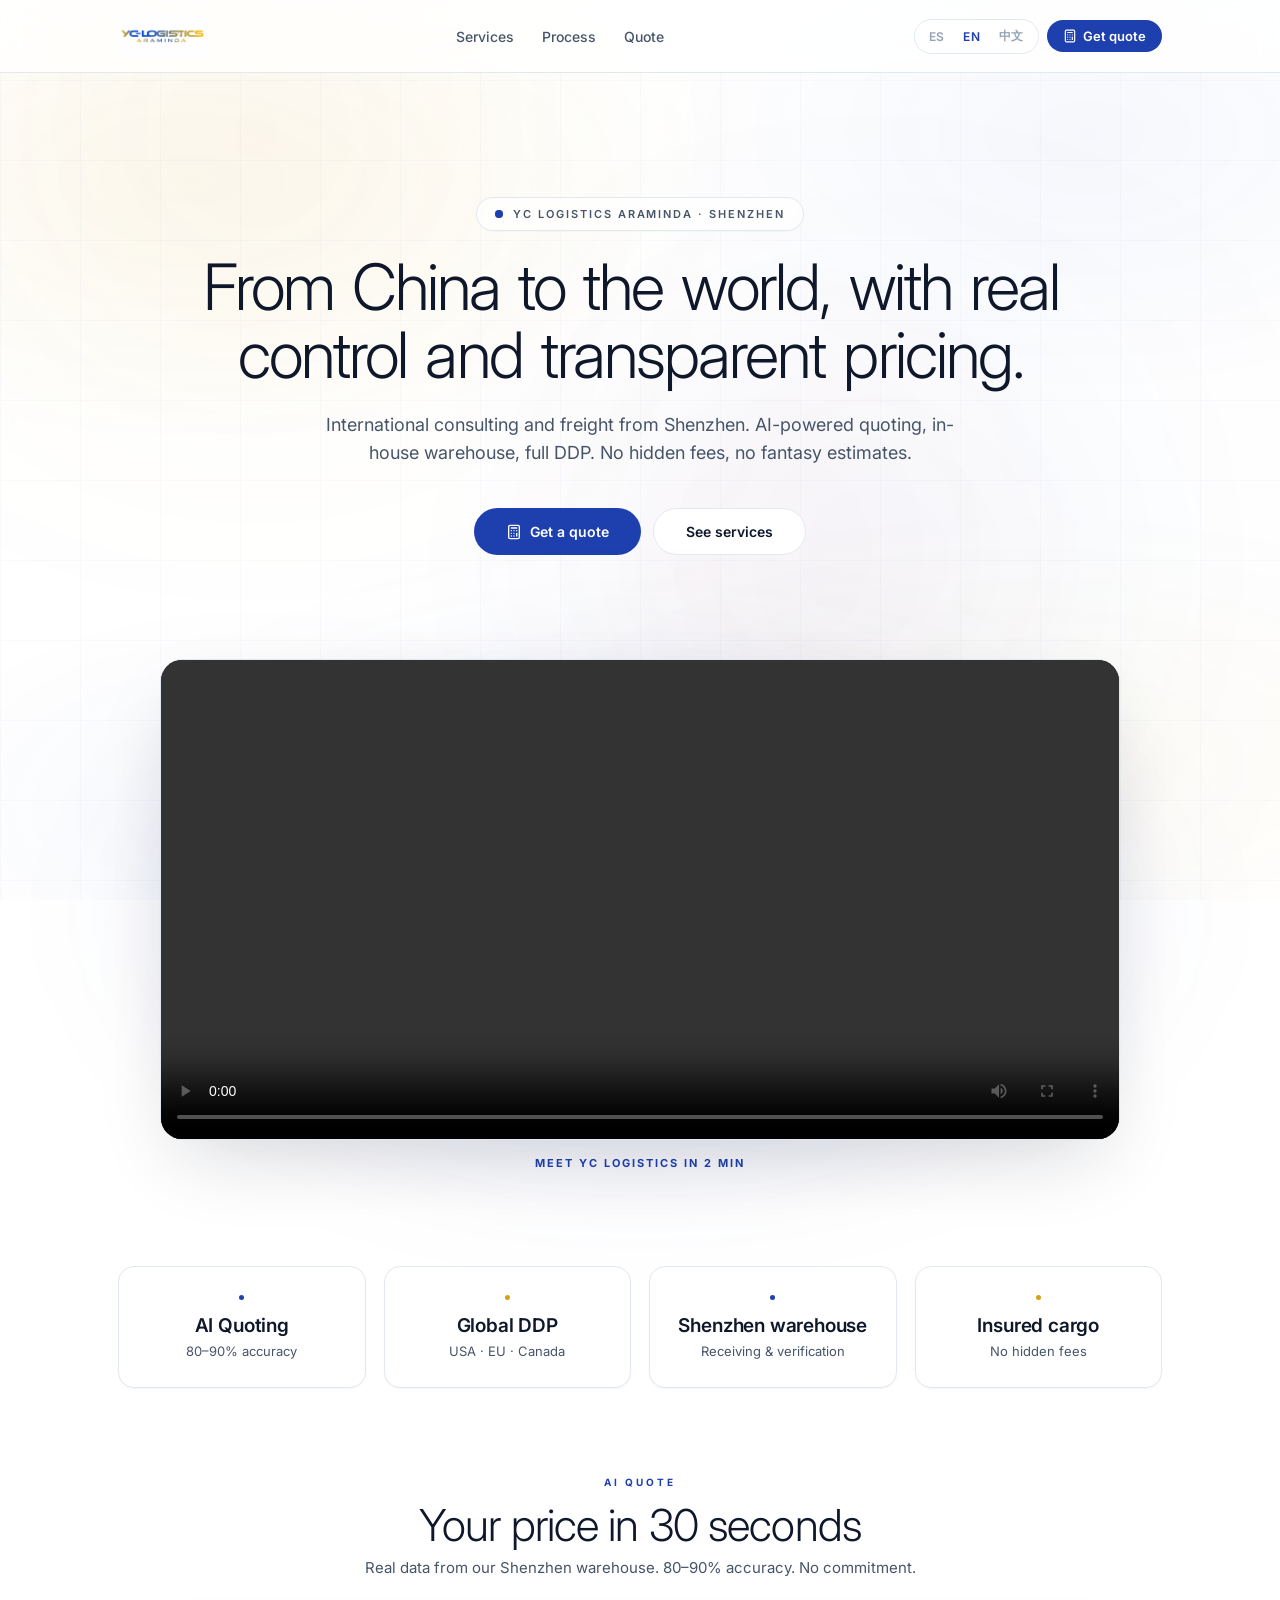
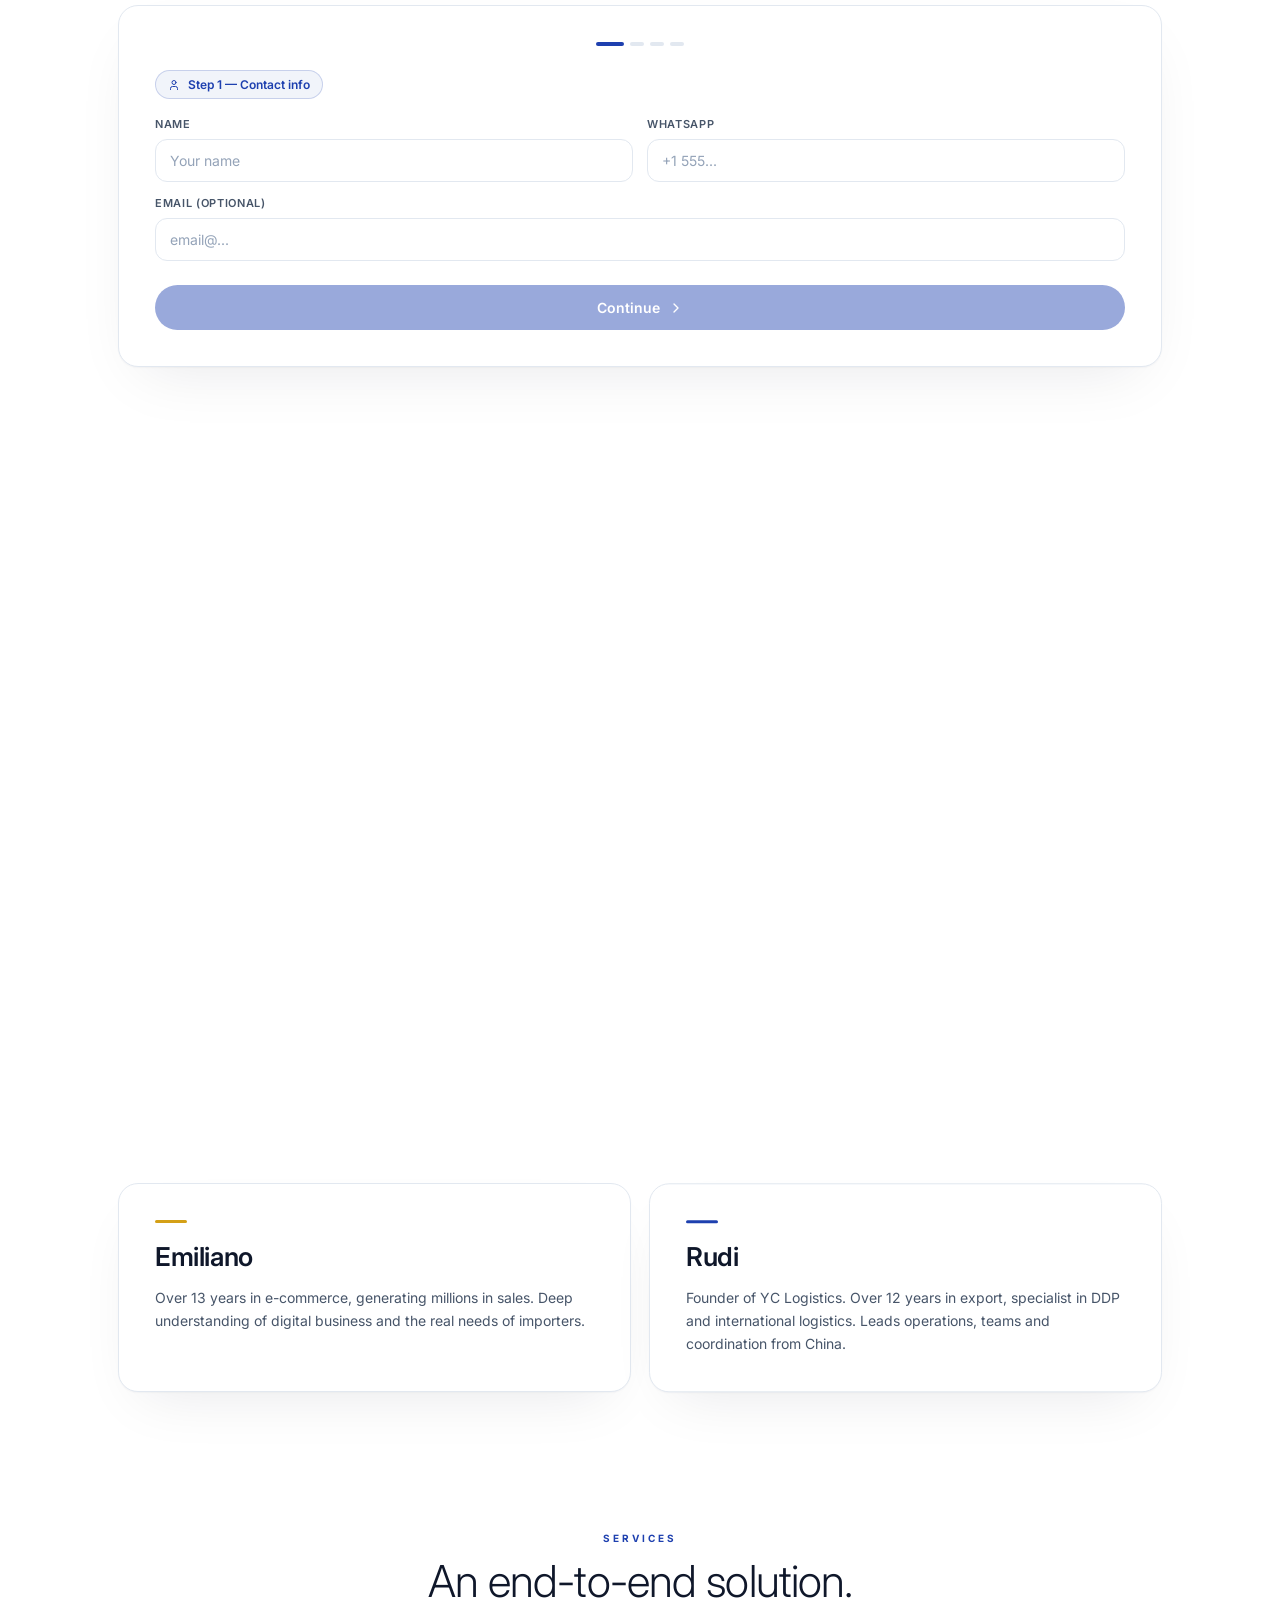
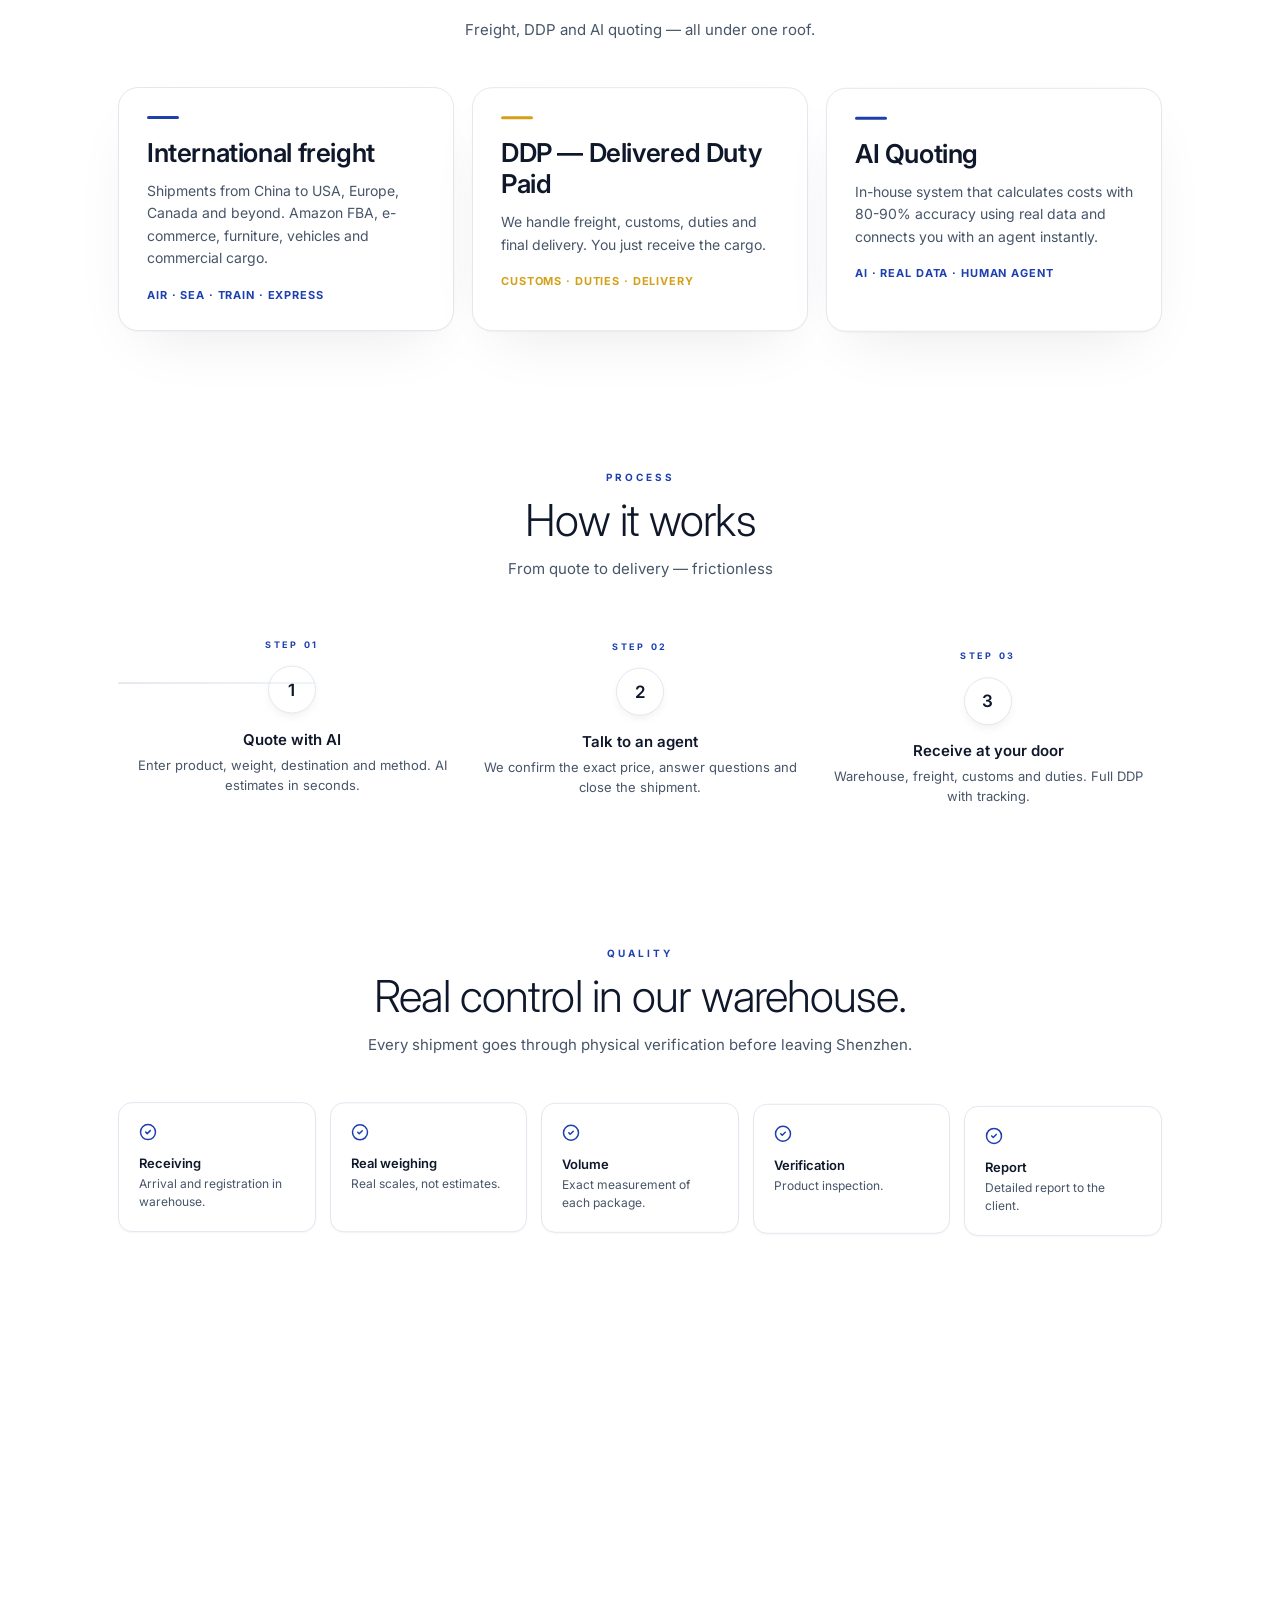
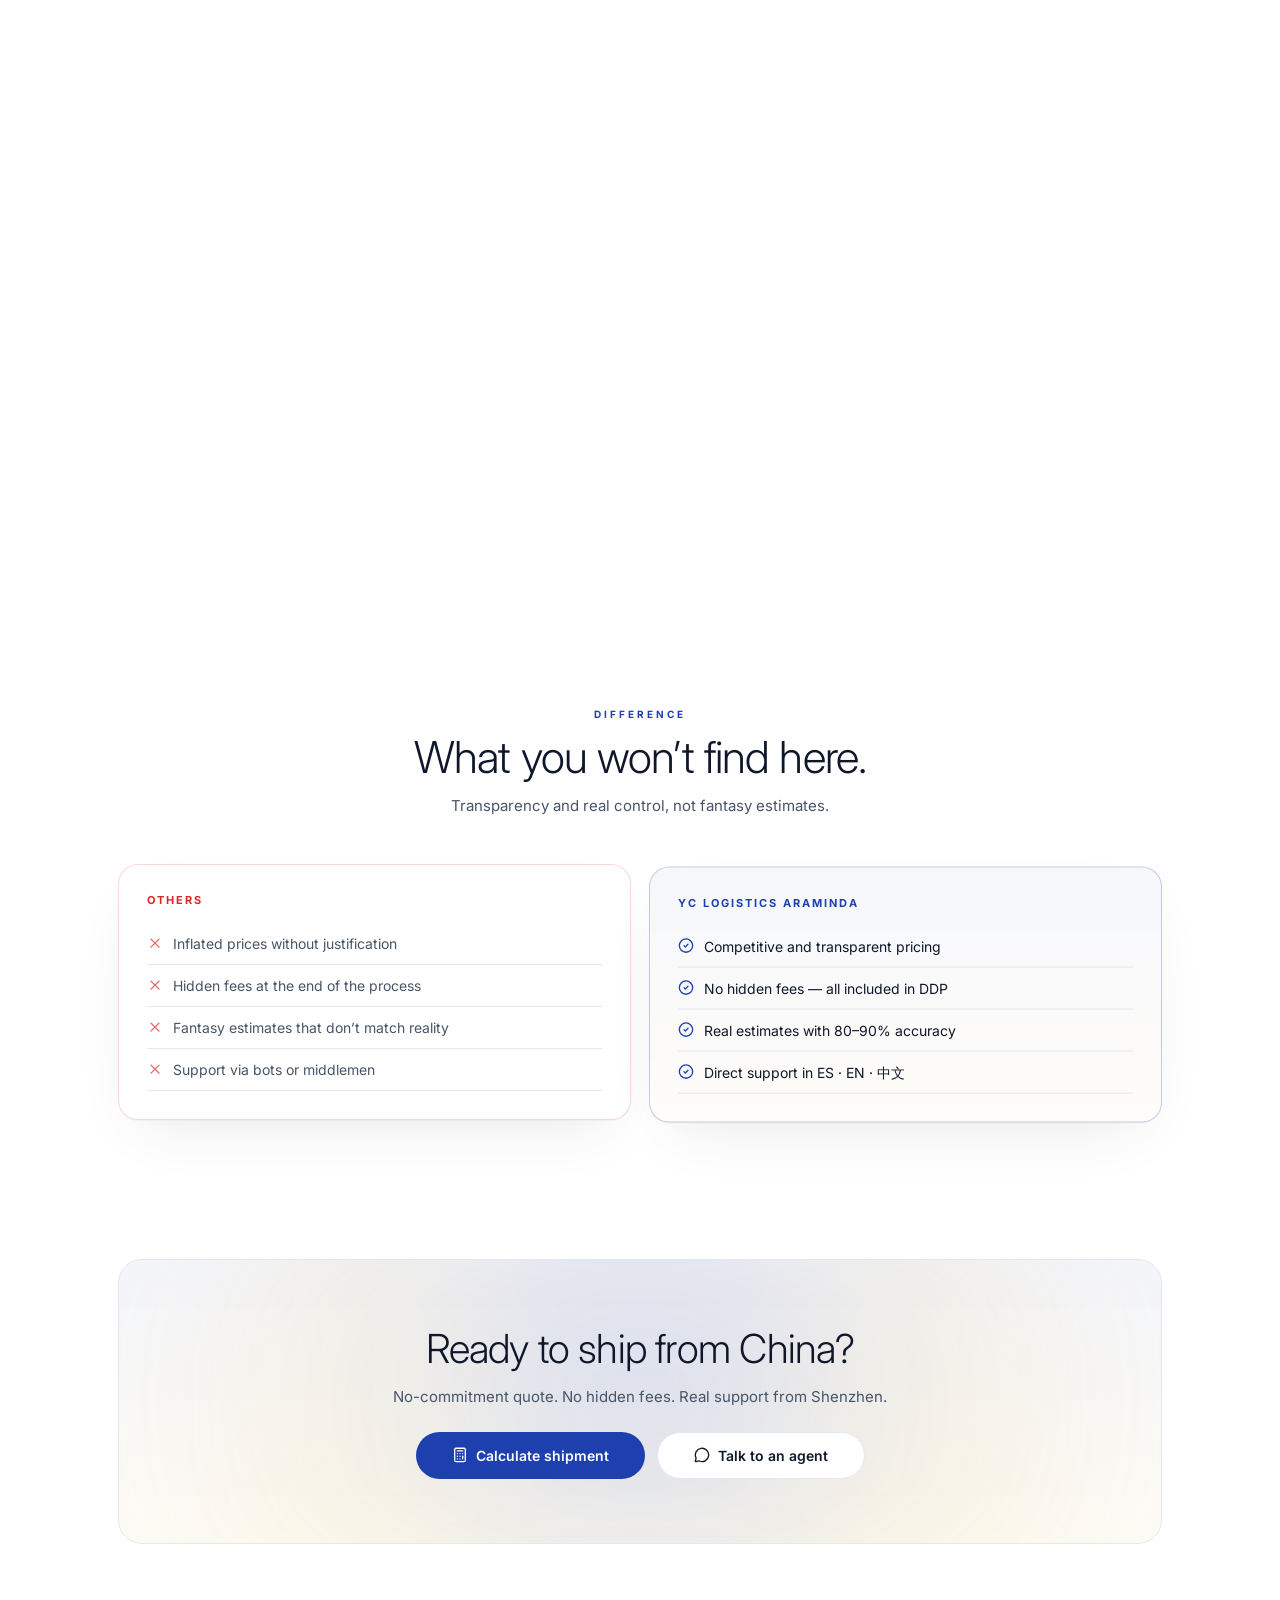
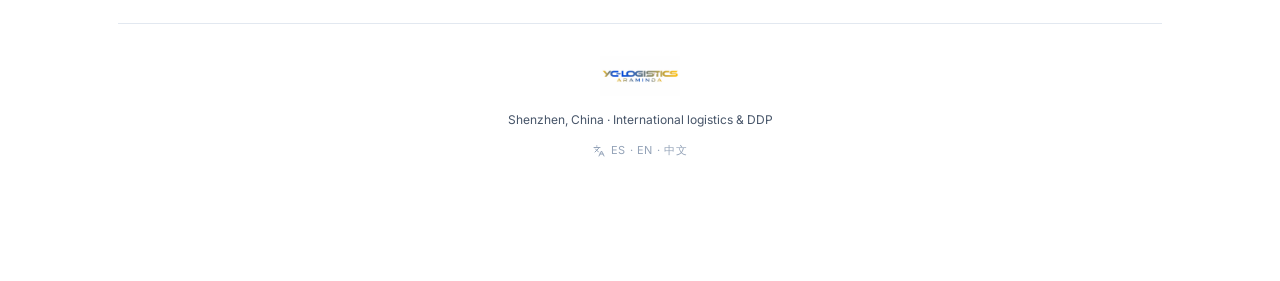
==== yc-logistics-araminda/index.html @ 6299bdb1 "YC Logistics: simplify team cards (name only, no icon) Co-Authored-By: Claude Opus 4.7 (1M context) " ====
<!doctype html>
<html lang="es">
  <head>
    <meta charset="UTF-8" />
    <meta name="viewport" content="width=device-width, initial-scale=1.0, viewport-fit=cover" />
    <meta name="theme-color" content="#050510" />
    <title>YC Logistics Araminda — Cotización en 30 segundos</title>
    <meta name="description" content="Logística internacional desde Shenzhen. Cotización con IA, almacén propio, DDP integral. Sin costes ocultos." />
    <script type="module" crossorigin src="/yc-logistics-araminda/assets/index-DUfGDVnG.js"></script>
    <link rel="stylesheet" crossorigin href="/yc-logistics-araminda/assets/index-CP-o5CRb.css">
  </head>
  <body>
    <div id="root"></div>
  </body>
</html>
---- yc-logistics-araminda/assets/index-CP-o5CRb.css ----
@import"https://fonts.googleapis.com/css2?family=Inter:wght@300;400;500;600;700;800&display=swap";*,*:before,*:after{box-sizing:border-box}html,body,#root{margin:0;padding:0;min-height:100vh;background:#fff;color:#0f172a;font-family:Inter,system-ui,-apple-system,sans-serif;-webkit-font-smoothing:antialiased;-moz-osx-font-smoothing:grayscale}html{scroll-behavior:smooth;overflow-x:hidden}body{overflow-x:hidden}::-webkit-scrollbar{width:8px}::-webkit-scrollbar-track{background:#f8fafc}::-webkit-scrollbar-thumb{background:#1e40af33;border-radius:4px}::-webkit-scrollbar-thumb:hover{background:#1e40af66}button{font-family:inherit}
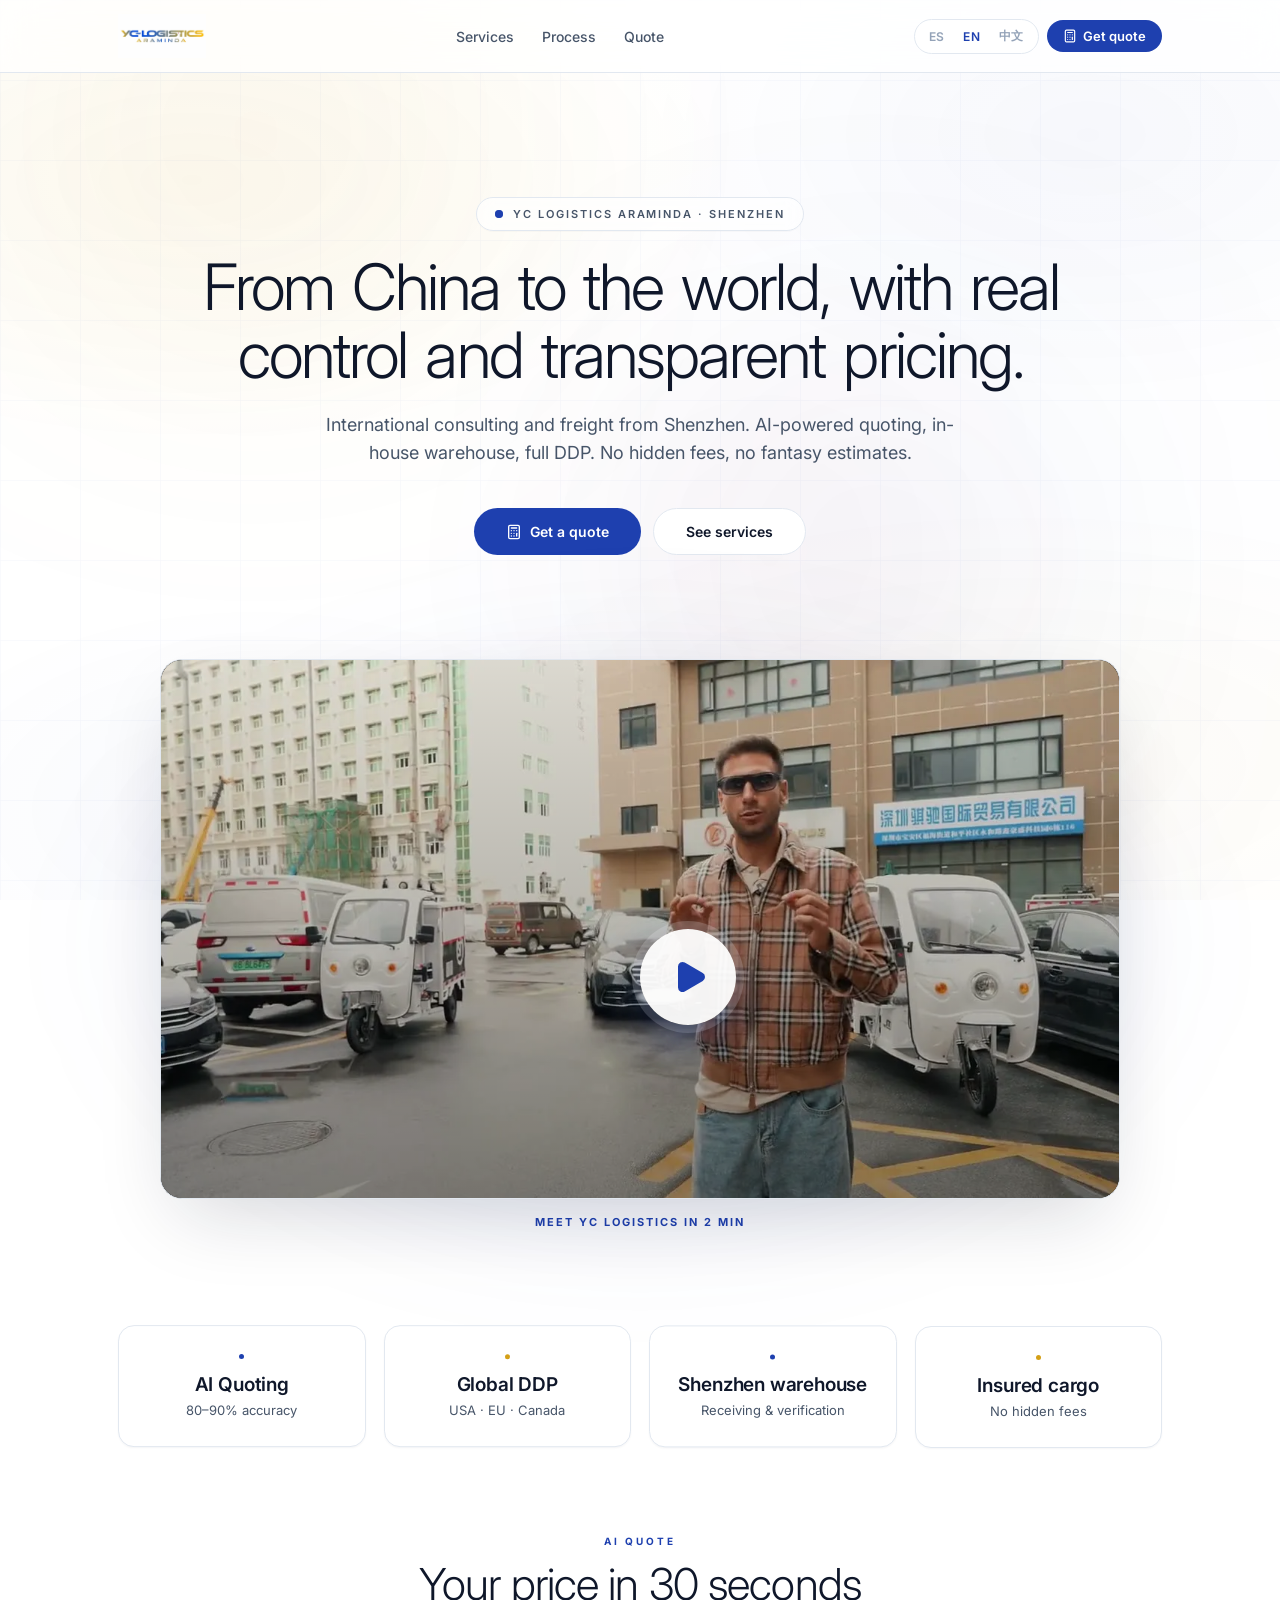
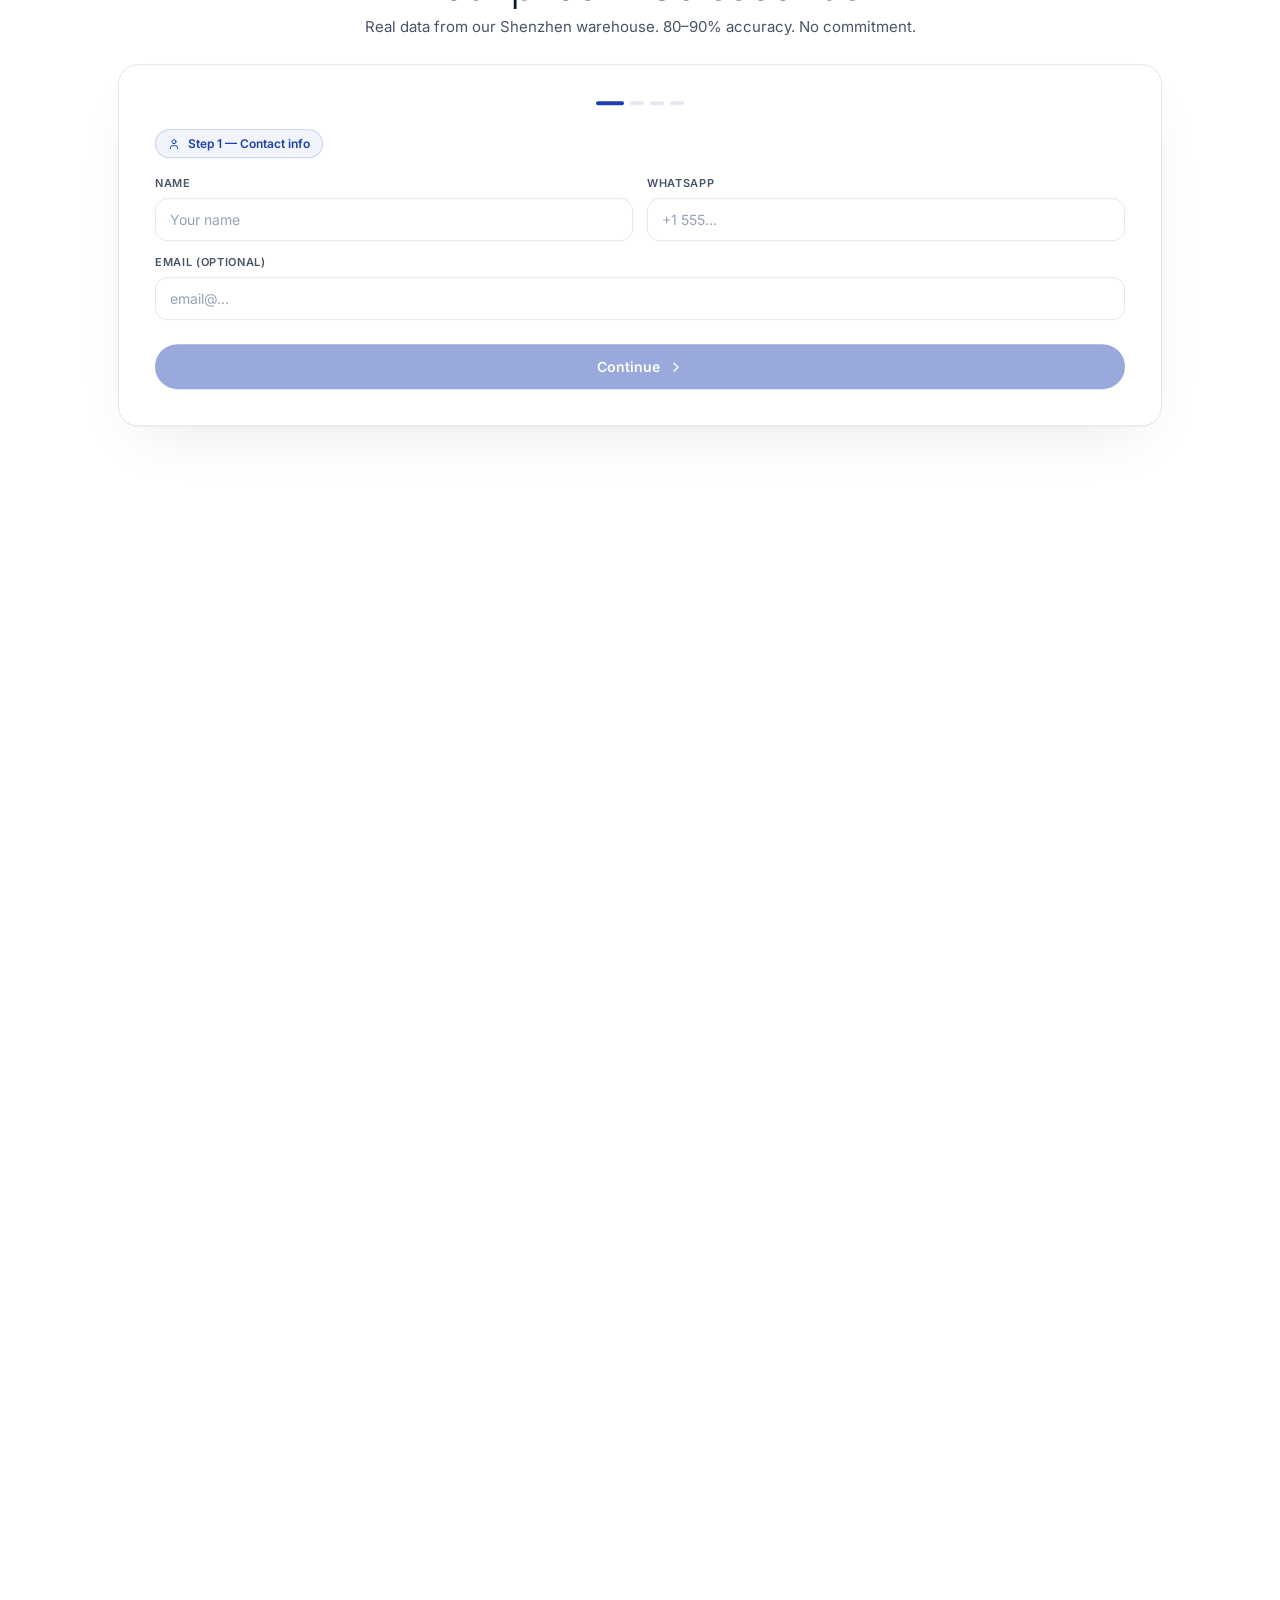
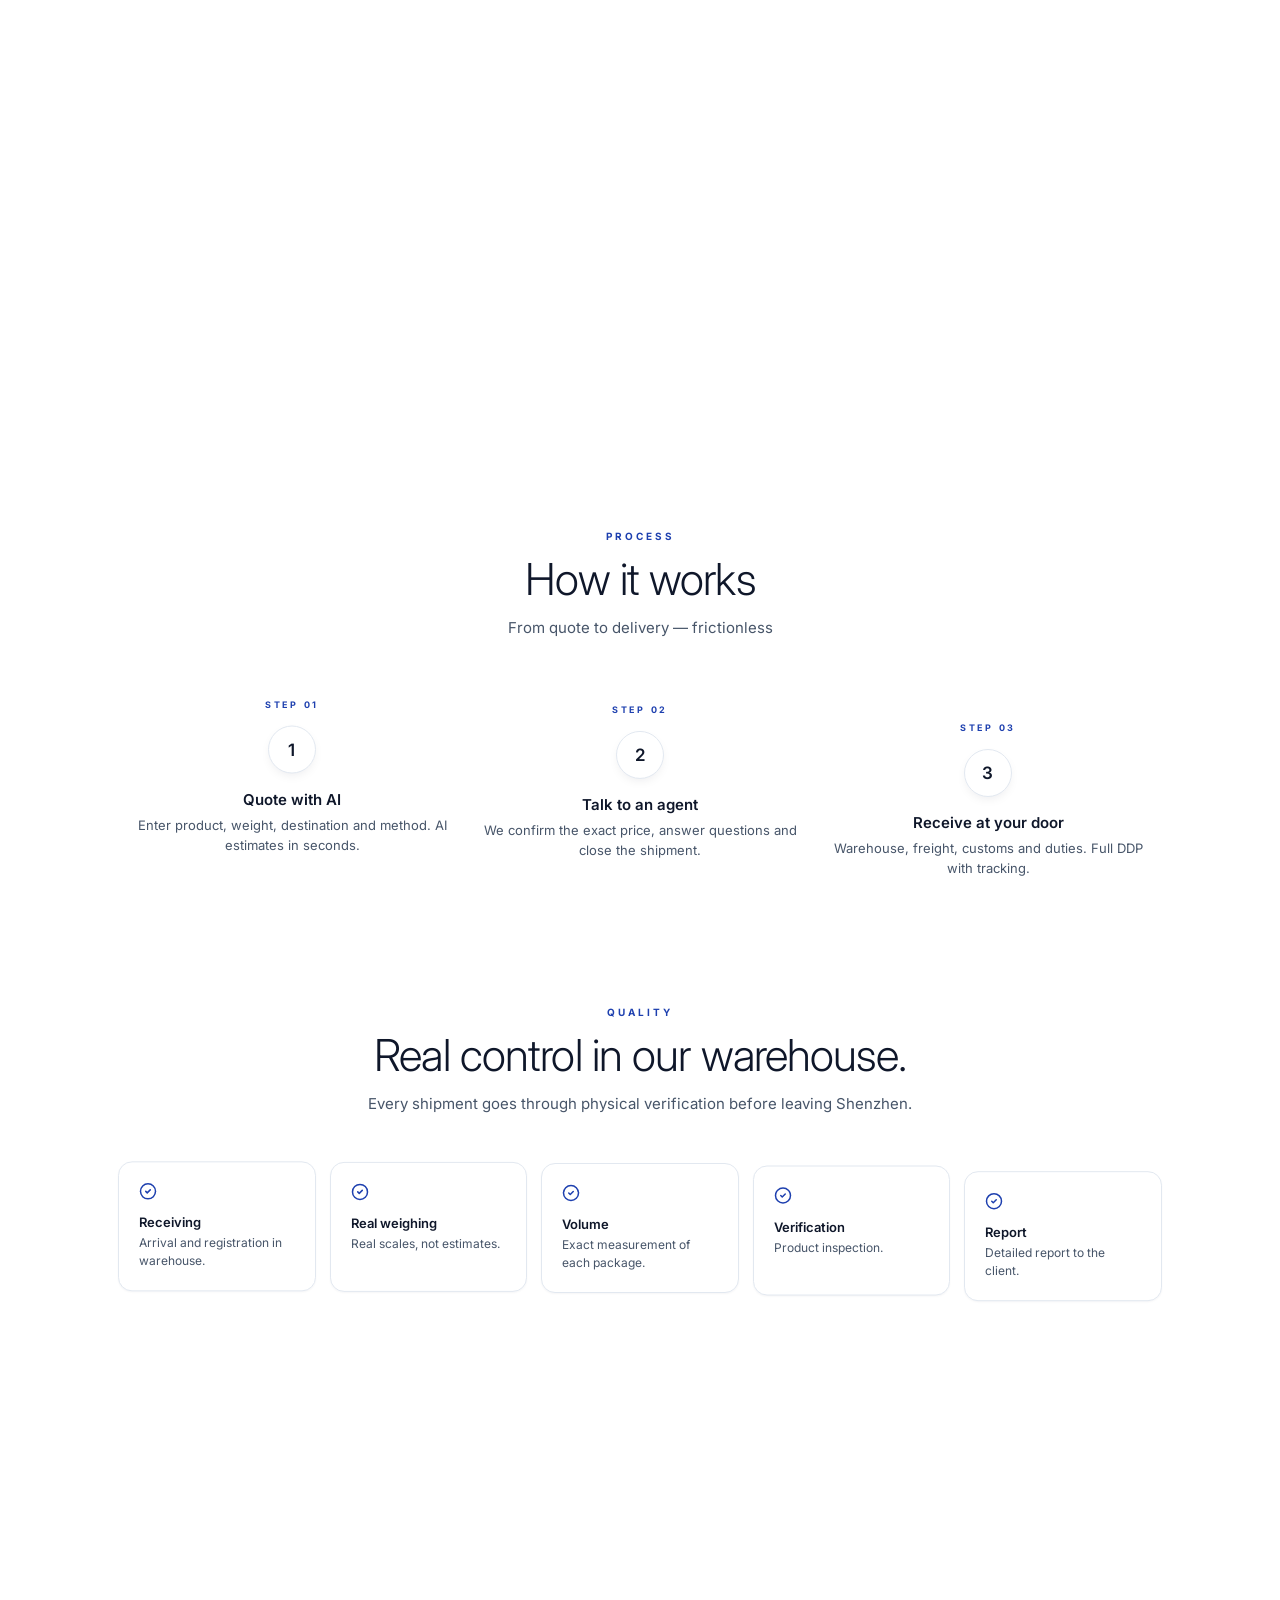
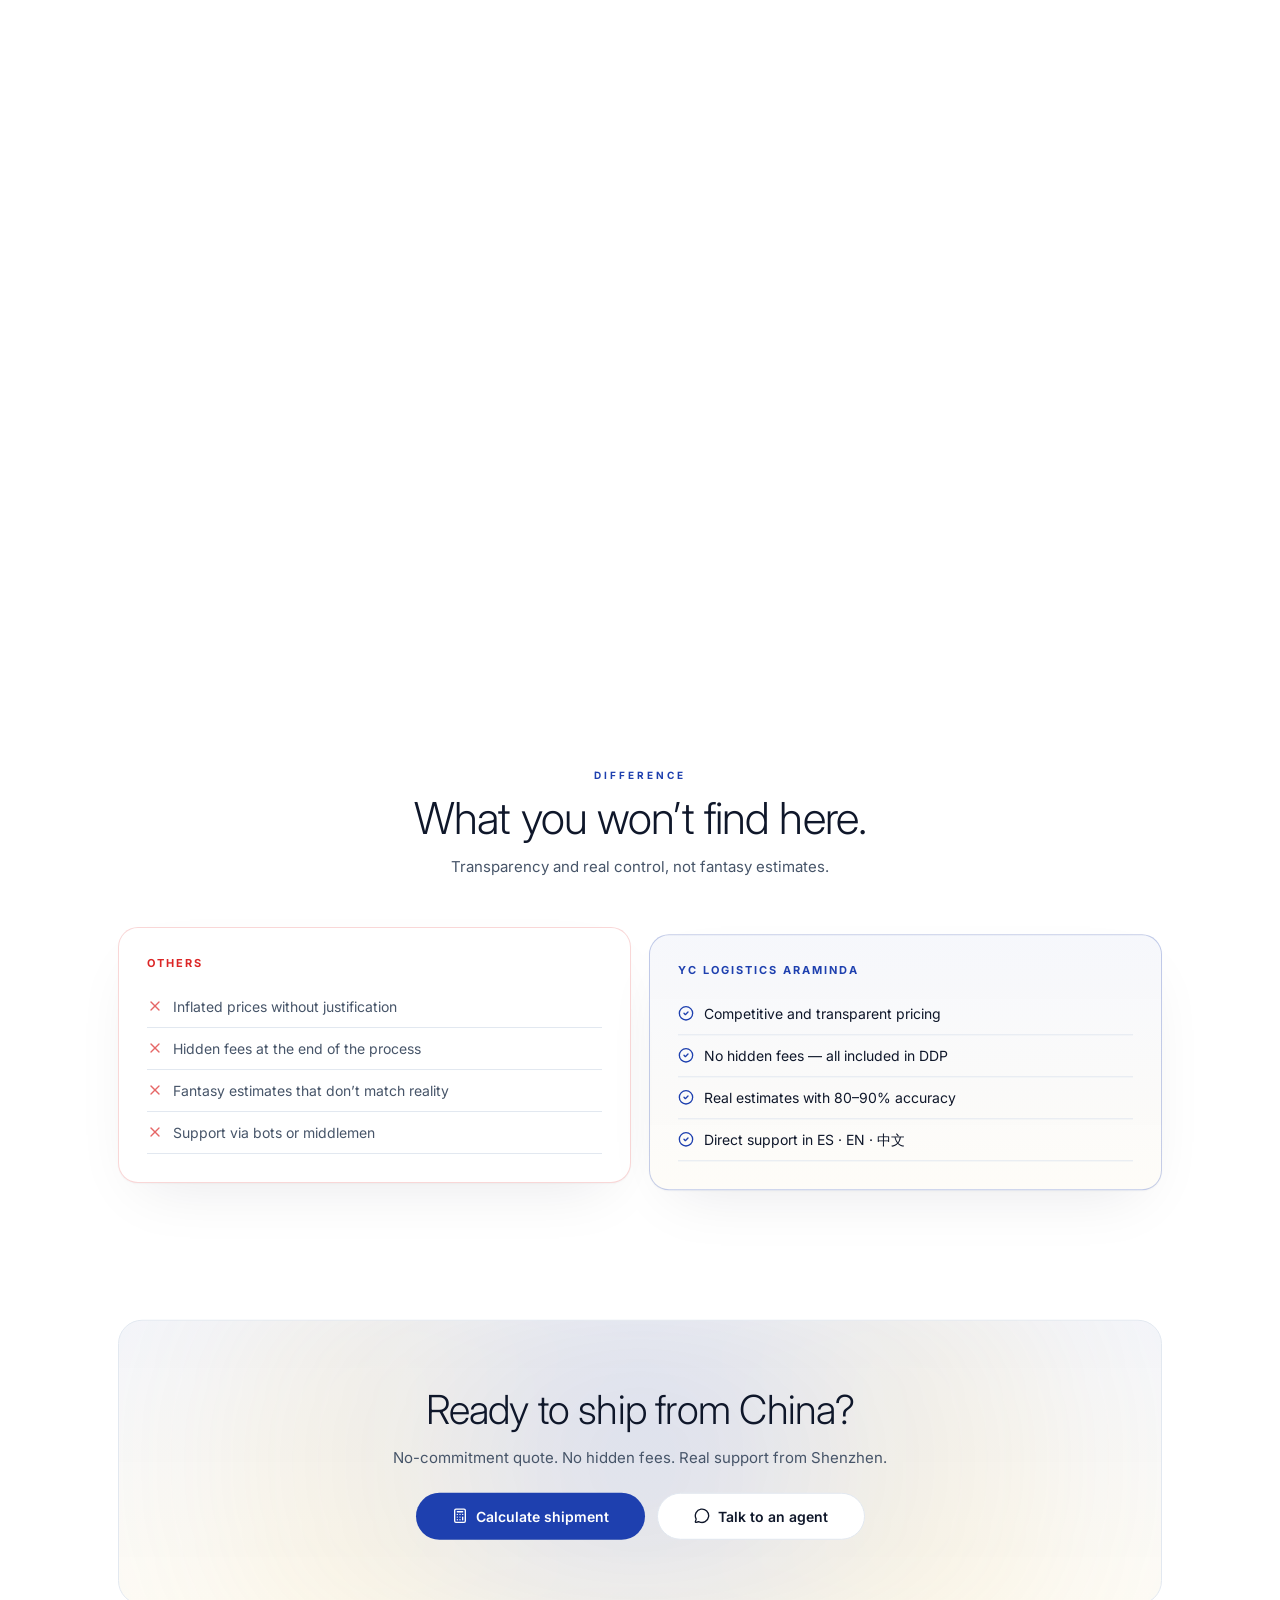
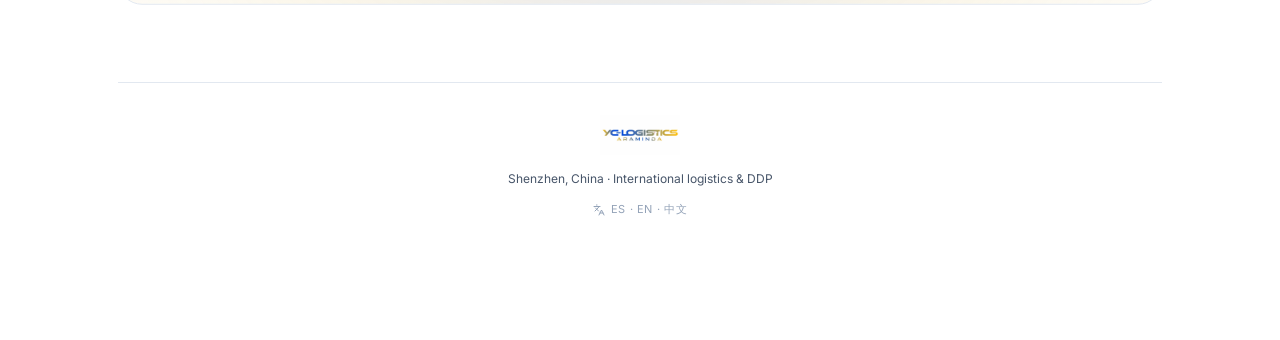
==== commit 78a49581: "YC Logistics: optimize load — click-to-play VSL, WebP images, font preload - VSL now loads only on u" ====
--- a/yc-logistics-araminda/index.html
+++ b/yc-logistics-araminda/index.html
@@ -3,11 +3,16 @@
   <head>
     <meta charset="UTF-8" />
     <meta name="viewport" content="width=device-width, initial-scale=1.0, viewport-fit=cover" />
-    <meta name="theme-color" content="#050510" />
+    <meta name="theme-color" content="#FFFFFF" />
     <title>YC Logistics Araminda — Cotización en 30 segundos</title>
     <meta name="description" content="Logística internacional desde Shenzhen. Cotización con IA, almacén propio, DDP integral. Sin costes ocultos." />
-    <script type="module" crossorigin src="/yc-logistics-araminda/assets/index-DUfGDVnG.js"></script>
-    <link rel="stylesheet" crossorigin href="/yc-logistics-araminda/assets/index-CP-o5CRb.css">
+    <link rel="preconnect" href="https://fonts.googleapis.com" />
+    <link rel="preconnect" href="https://fonts.gstatic.com" crossorigin />
+    <link rel="preload" as="image" href="/yc-logistics-araminda/logo.webp" />
+    <link rel="preload" as="image" href="/yc-logistics-araminda/poster.webp" />
+    <link rel="stylesheet" href="https://fonts.googleapis.com/css2?family=Inter:wght@300;400;500;600;700&display=swap" />
+    <script type="module" crossorigin src="/yc-logistics-araminda/assets/index-VxefmqMx.js"></script>
+    <link rel="stylesheet" crossorigin href="/yc-logistics-araminda/assets/index-T5loSfdl.css">
   </head>
   <body>
     <div id="root"></div>
--- a/yc-logistics-araminda/assets/index-T5loSfdl.css
+++ b/yc-logistics-araminda/assets/index-T5loSfdl.css
@@ -0,0 +1 @@
+*,*:before,*:after{box-sizing:border-box}html,body,#root{margin:0;padding:0;min-height:100vh;background:#fff;color:#0f172a;font-family:Inter,system-ui,-apple-system,sans-serif;-webkit-font-smoothing:antialiased;-moz-osx-font-smoothing:grayscale}html{scroll-behavior:smooth;overflow-x:hidden}body{overflow-x:hidden}::-webkit-scrollbar{width:8px}::-webkit-scrollbar-track{background:#f8fafc}::-webkit-scrollbar-thumb{background:#1e40af33;border-radius:4px}::-webkit-scrollbar-thumb:hover{background:#1e40af66}button{font-family:inherit}img,video{max-width:100%;height:auto}
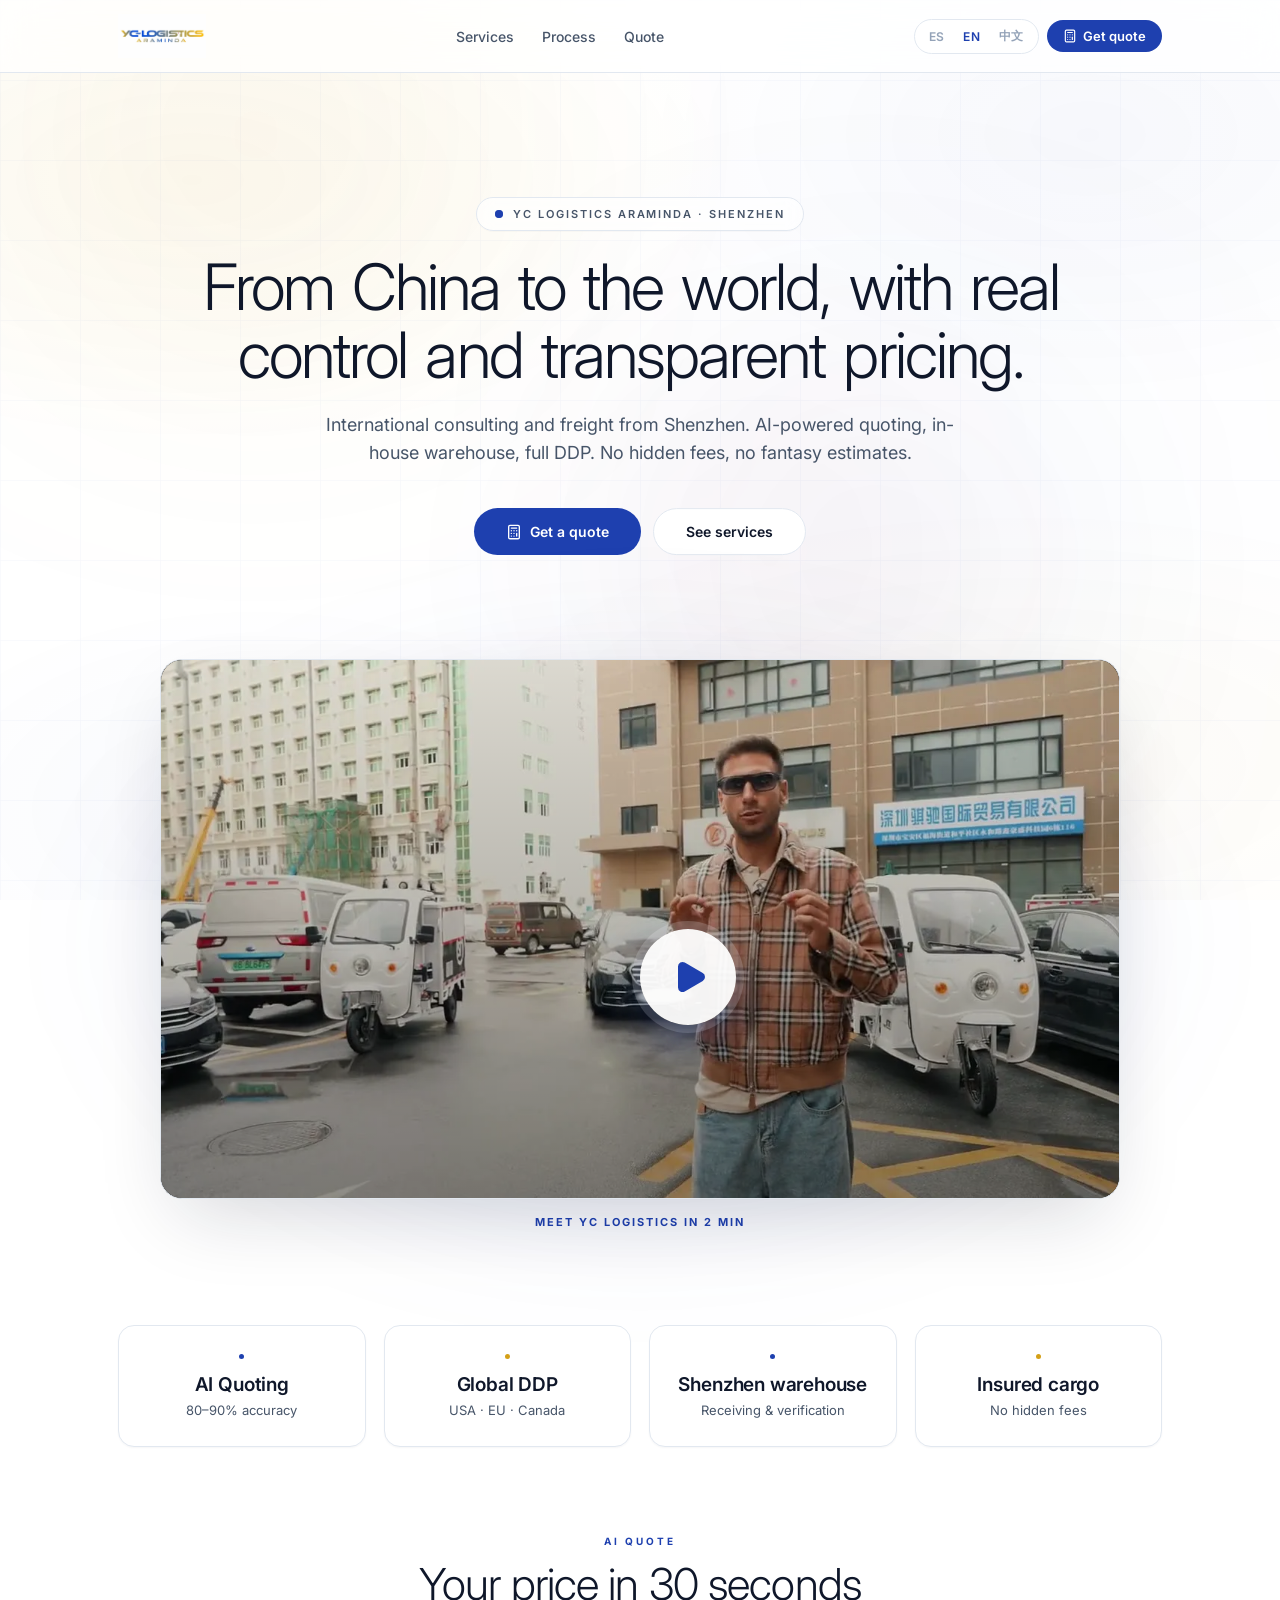
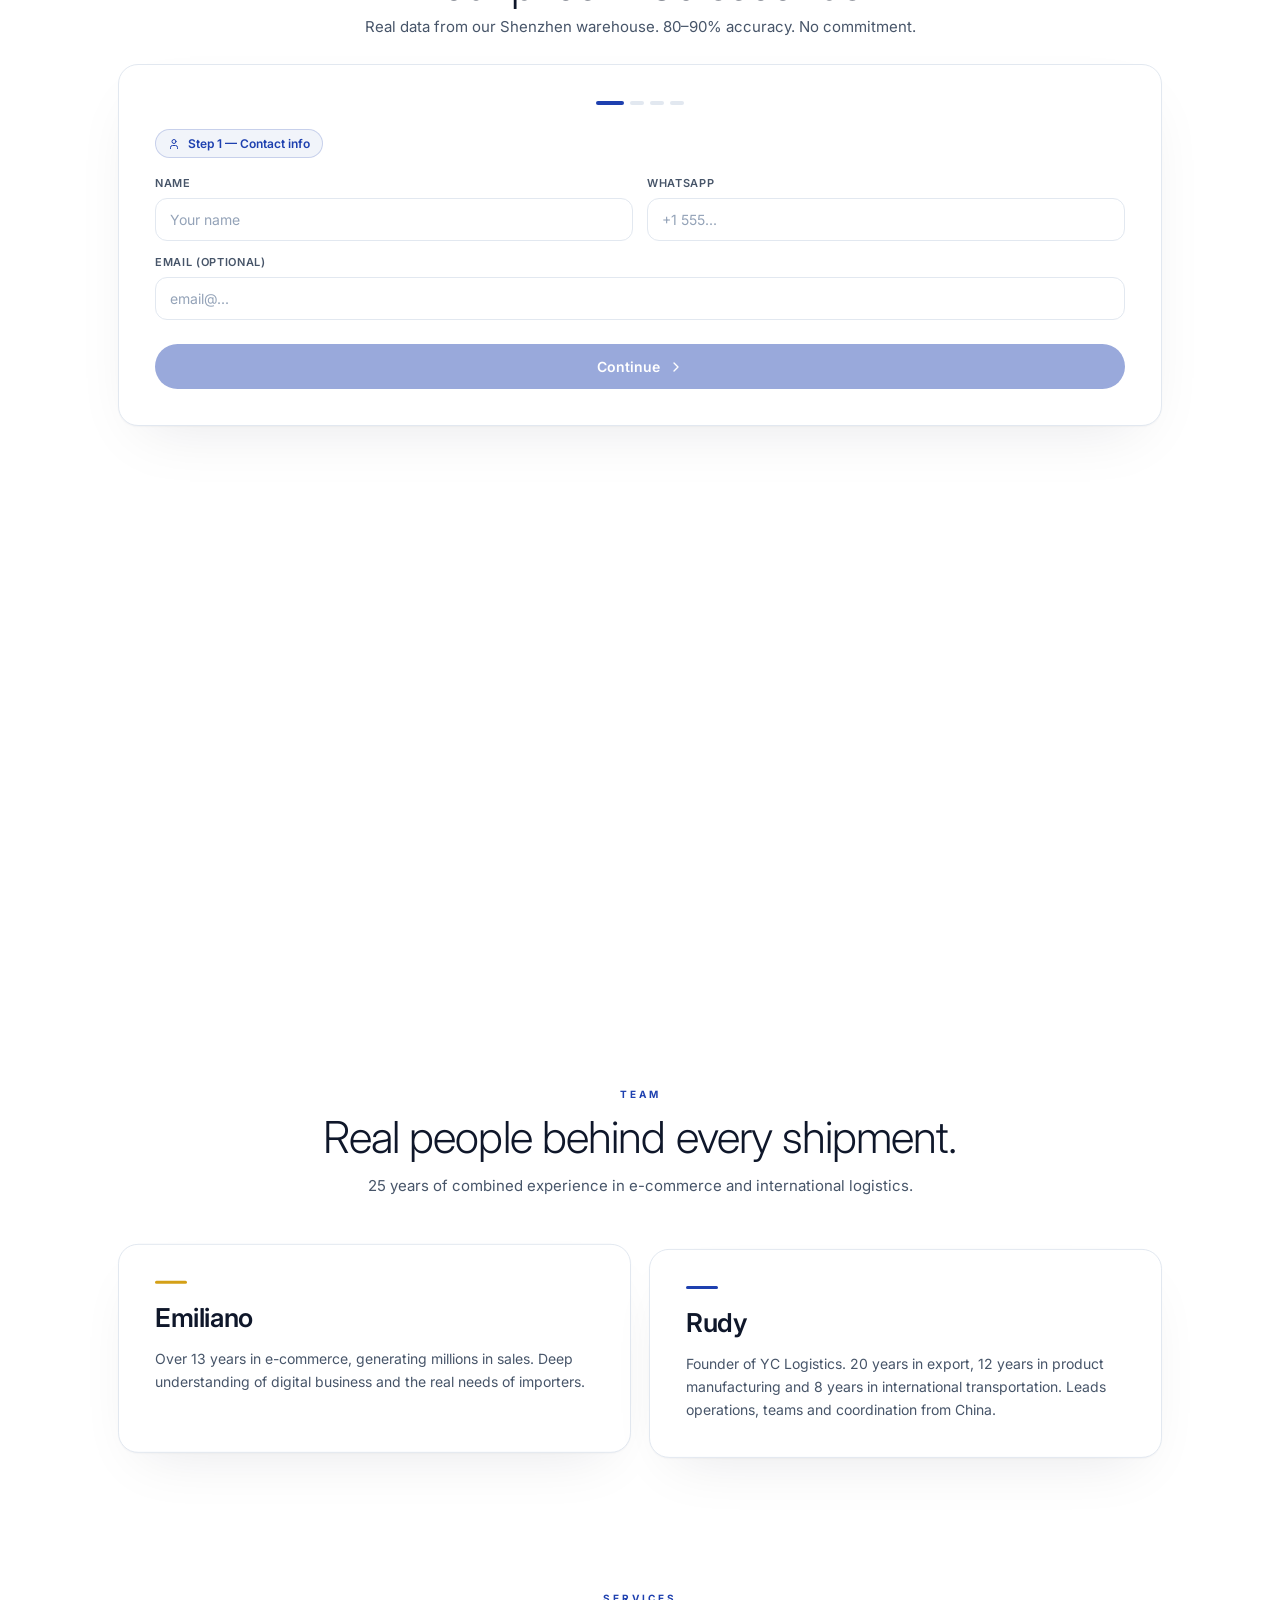
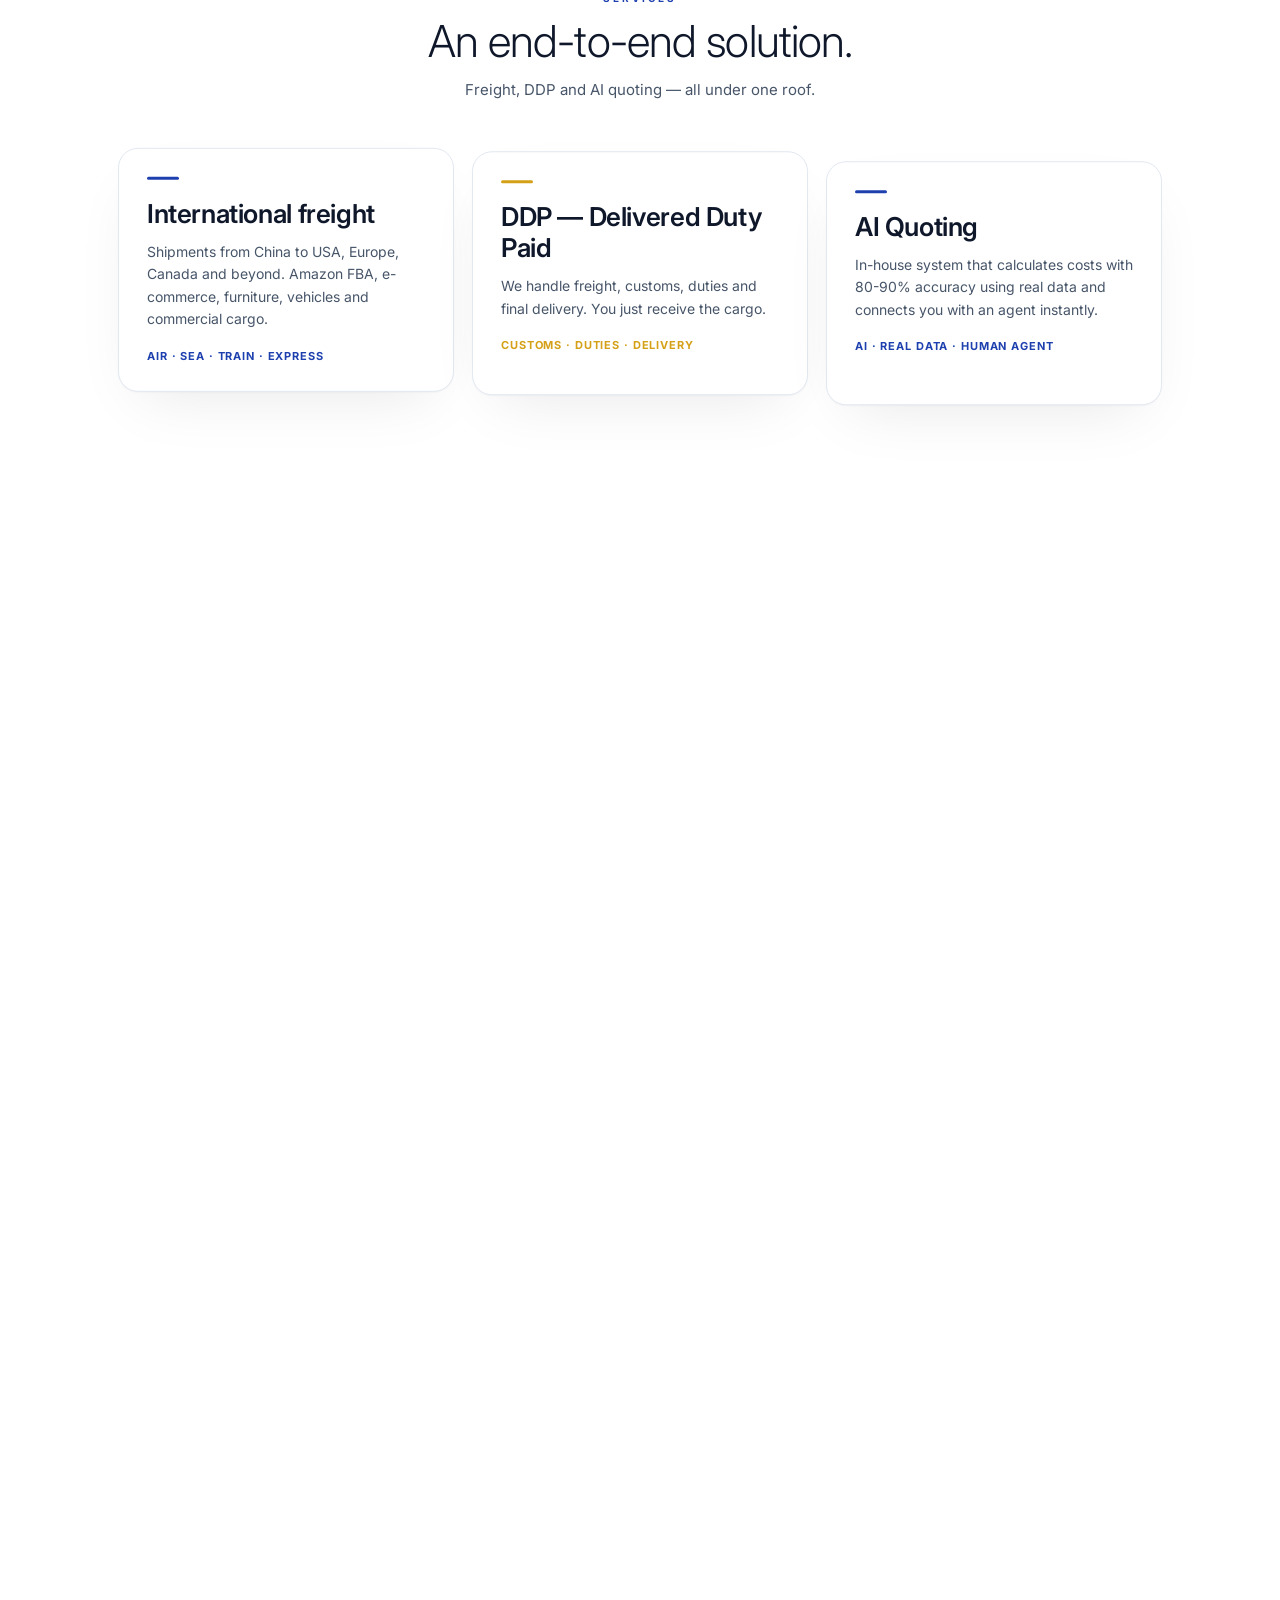
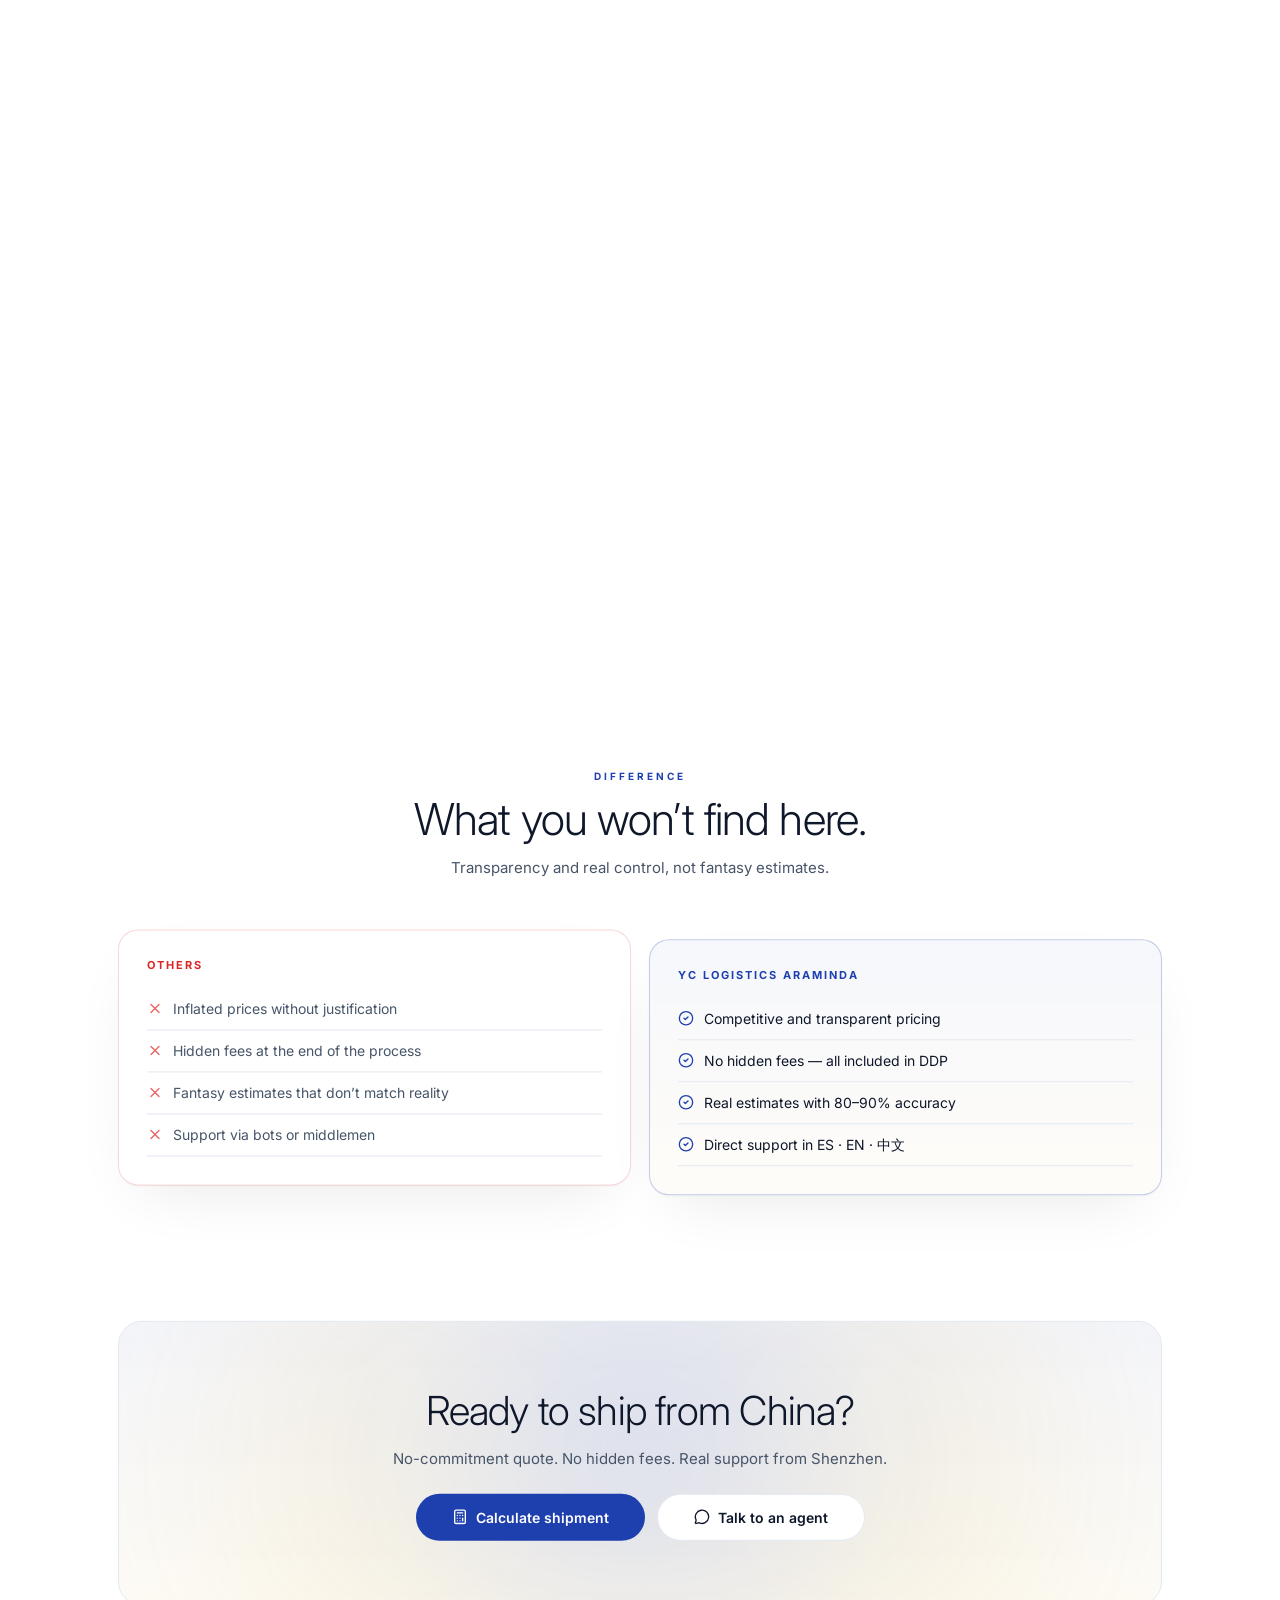
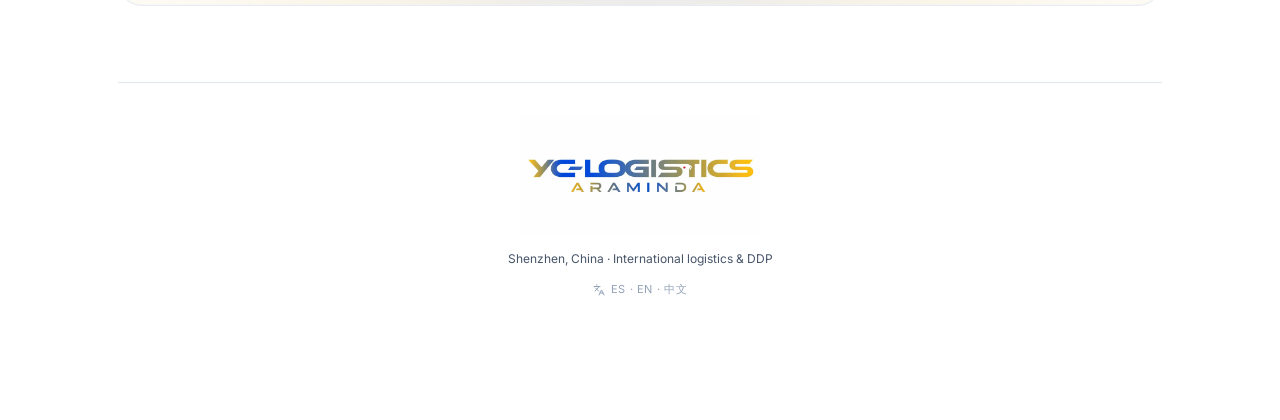
==== commit 6a508b23: "YC Logistics: enlarge footer logo, update Rudy bio (rename + experience) Co-Authored-By: Claude Opus" ====
--- a/yc-logistics-araminda/index.html
+++ b/yc-logistics-araminda/index.html
@@ -11,7 +11,7 @@
     <link rel="preload" as="image" href="/yc-logistics-araminda/logo.webp" />
     <link rel="preload" as="image" href="/yc-logistics-araminda/poster.webp" />
     <link rel="stylesheet" href="https://fonts.googleapis.com/css2?family=Inter:wght@300;400;500;600;700&display=swap" />
-    <script type="module" crossorigin src="/yc-logistics-araminda/assets/index-VxefmqMx.js"></script>
+    <script type="module" crossorigin src="/yc-logistics-araminda/assets/index-DFKKS0tZ.js"></script>
     <link rel="stylesheet" crossorigin href="/yc-logistics-araminda/assets/index-T5loSfdl.css">
   </head>
   <body>
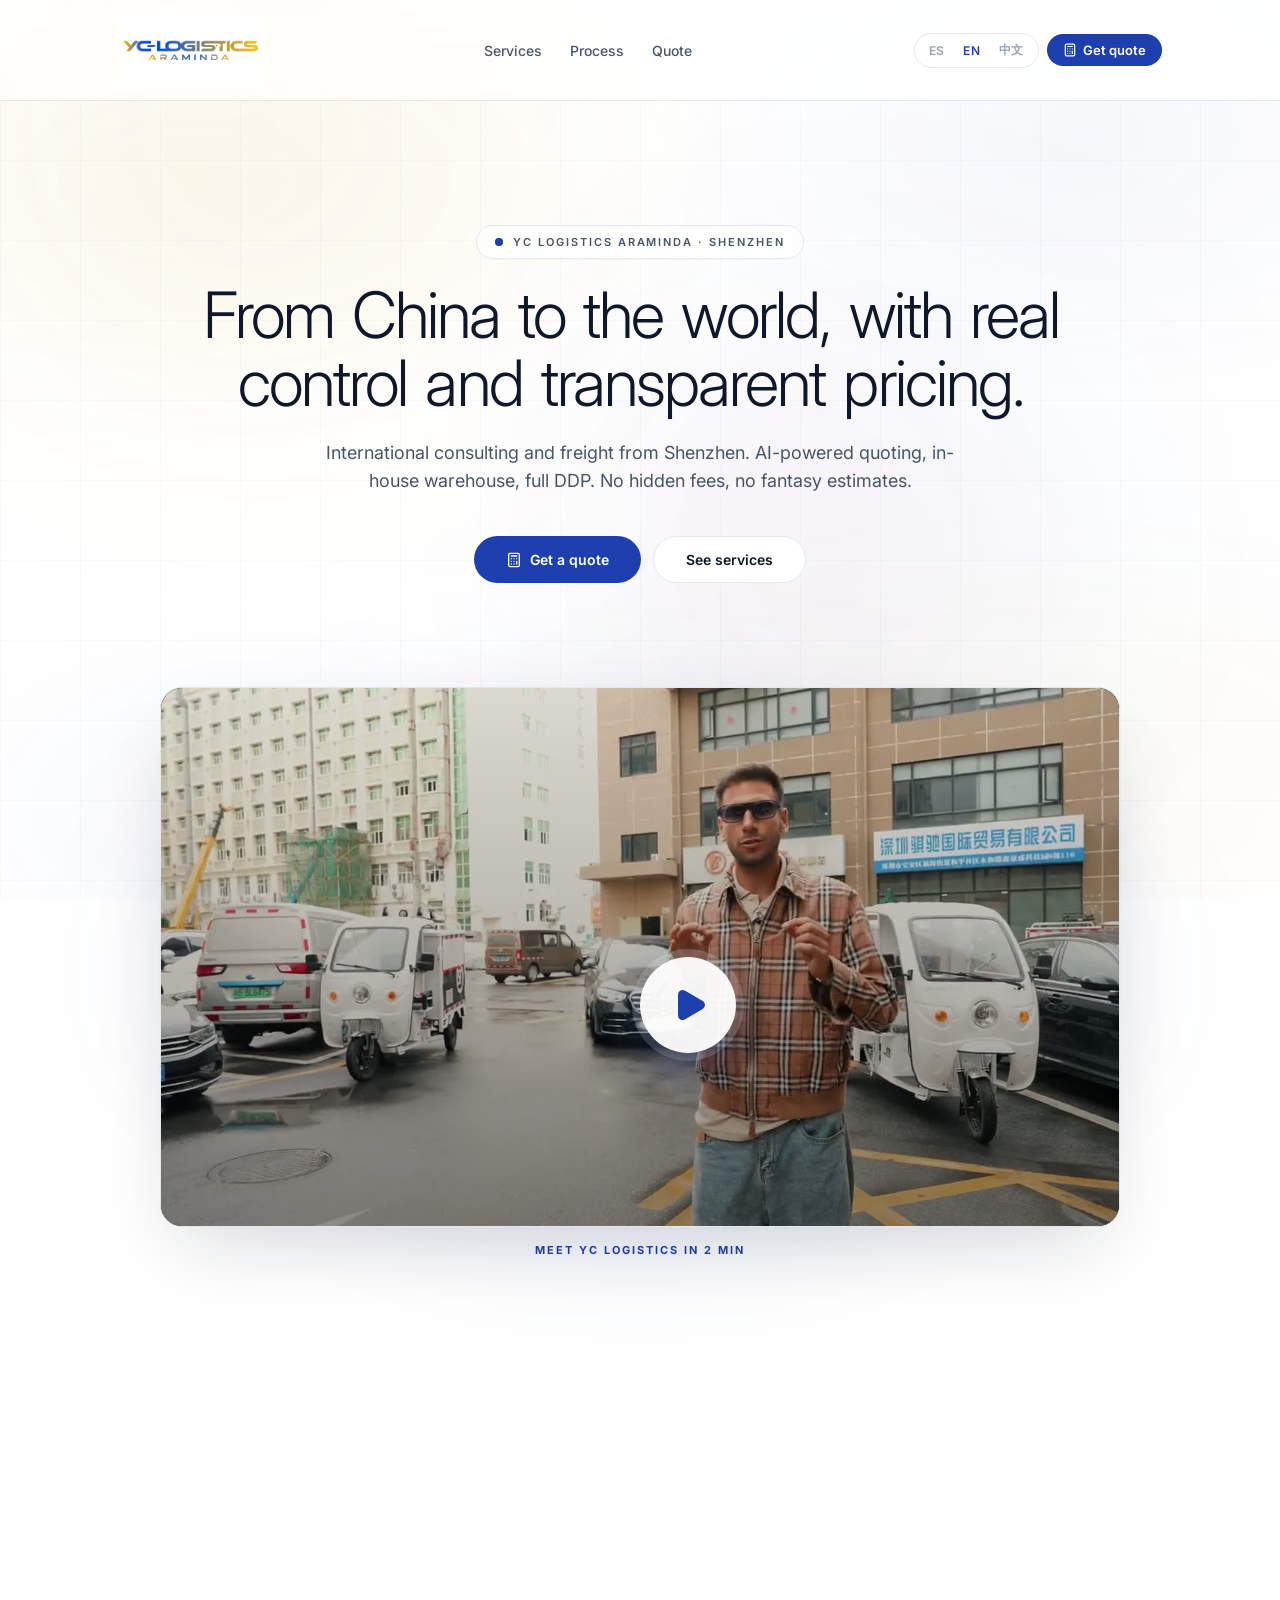
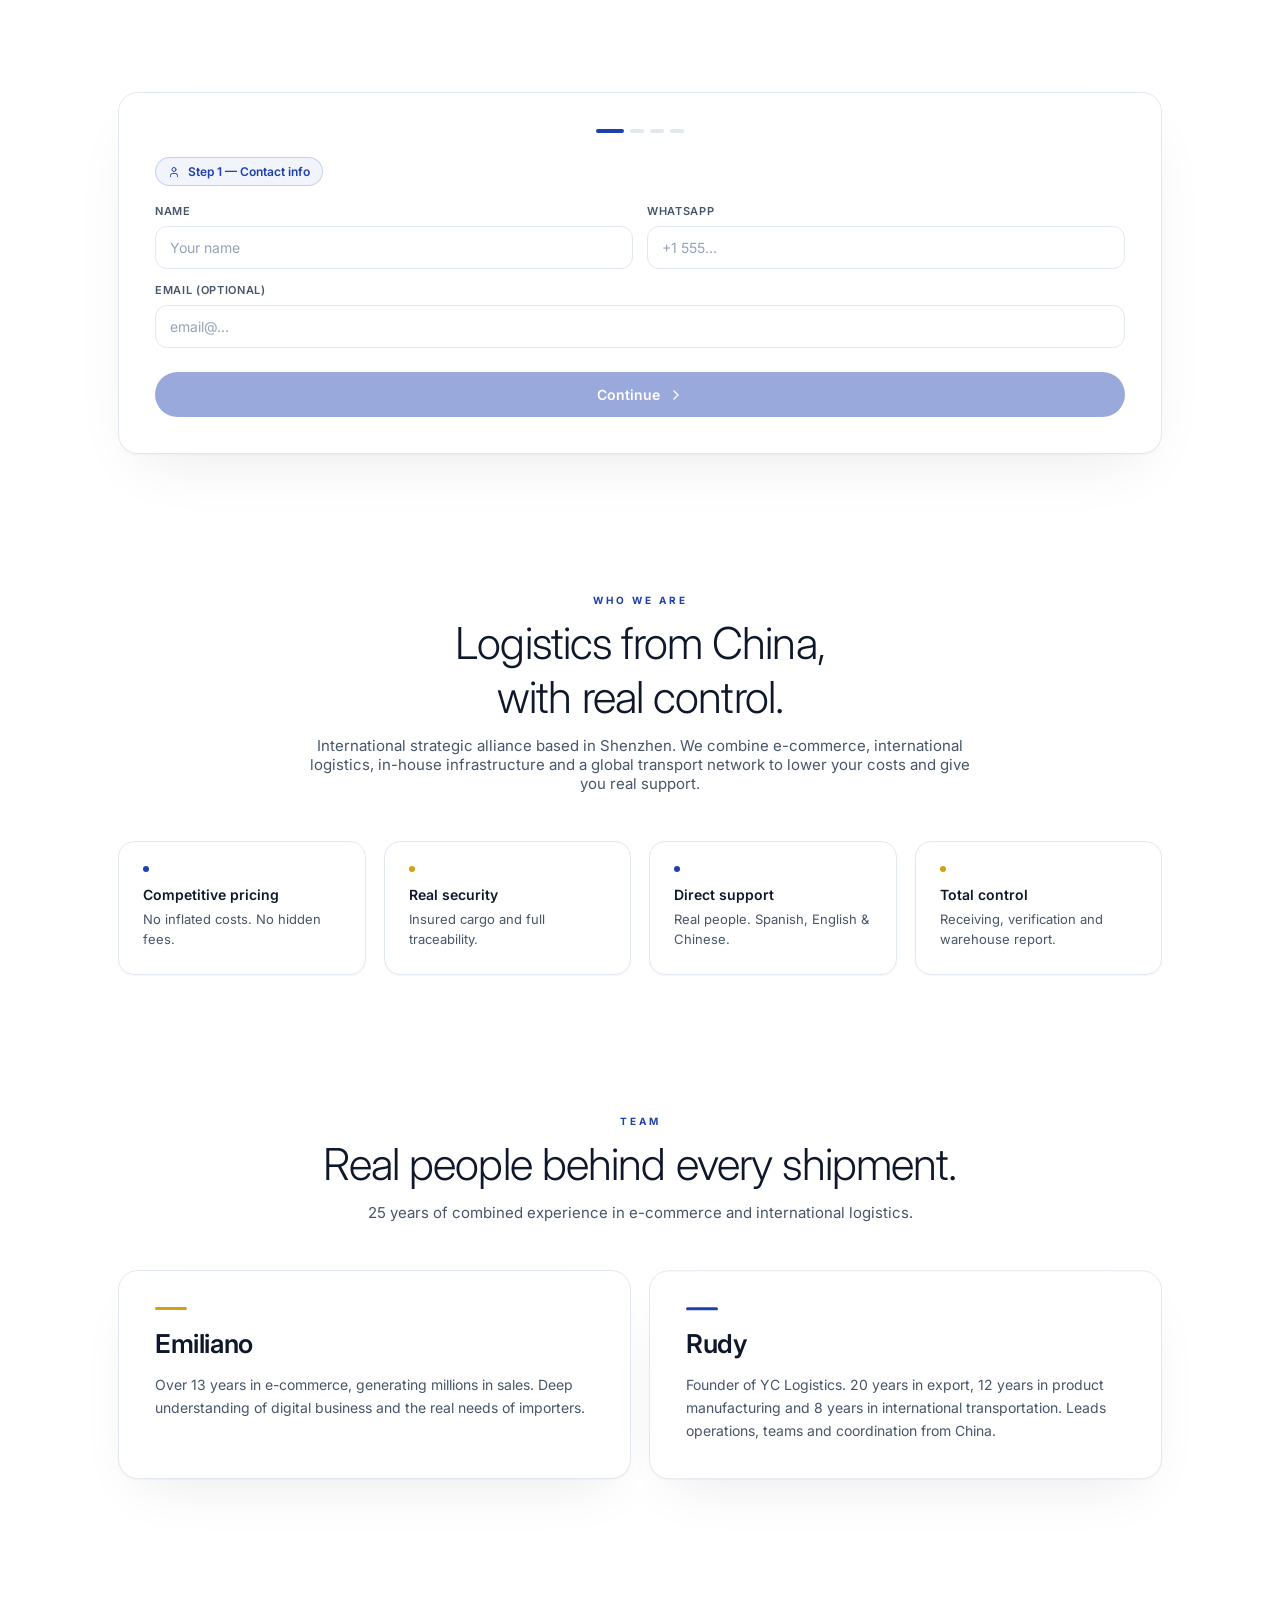
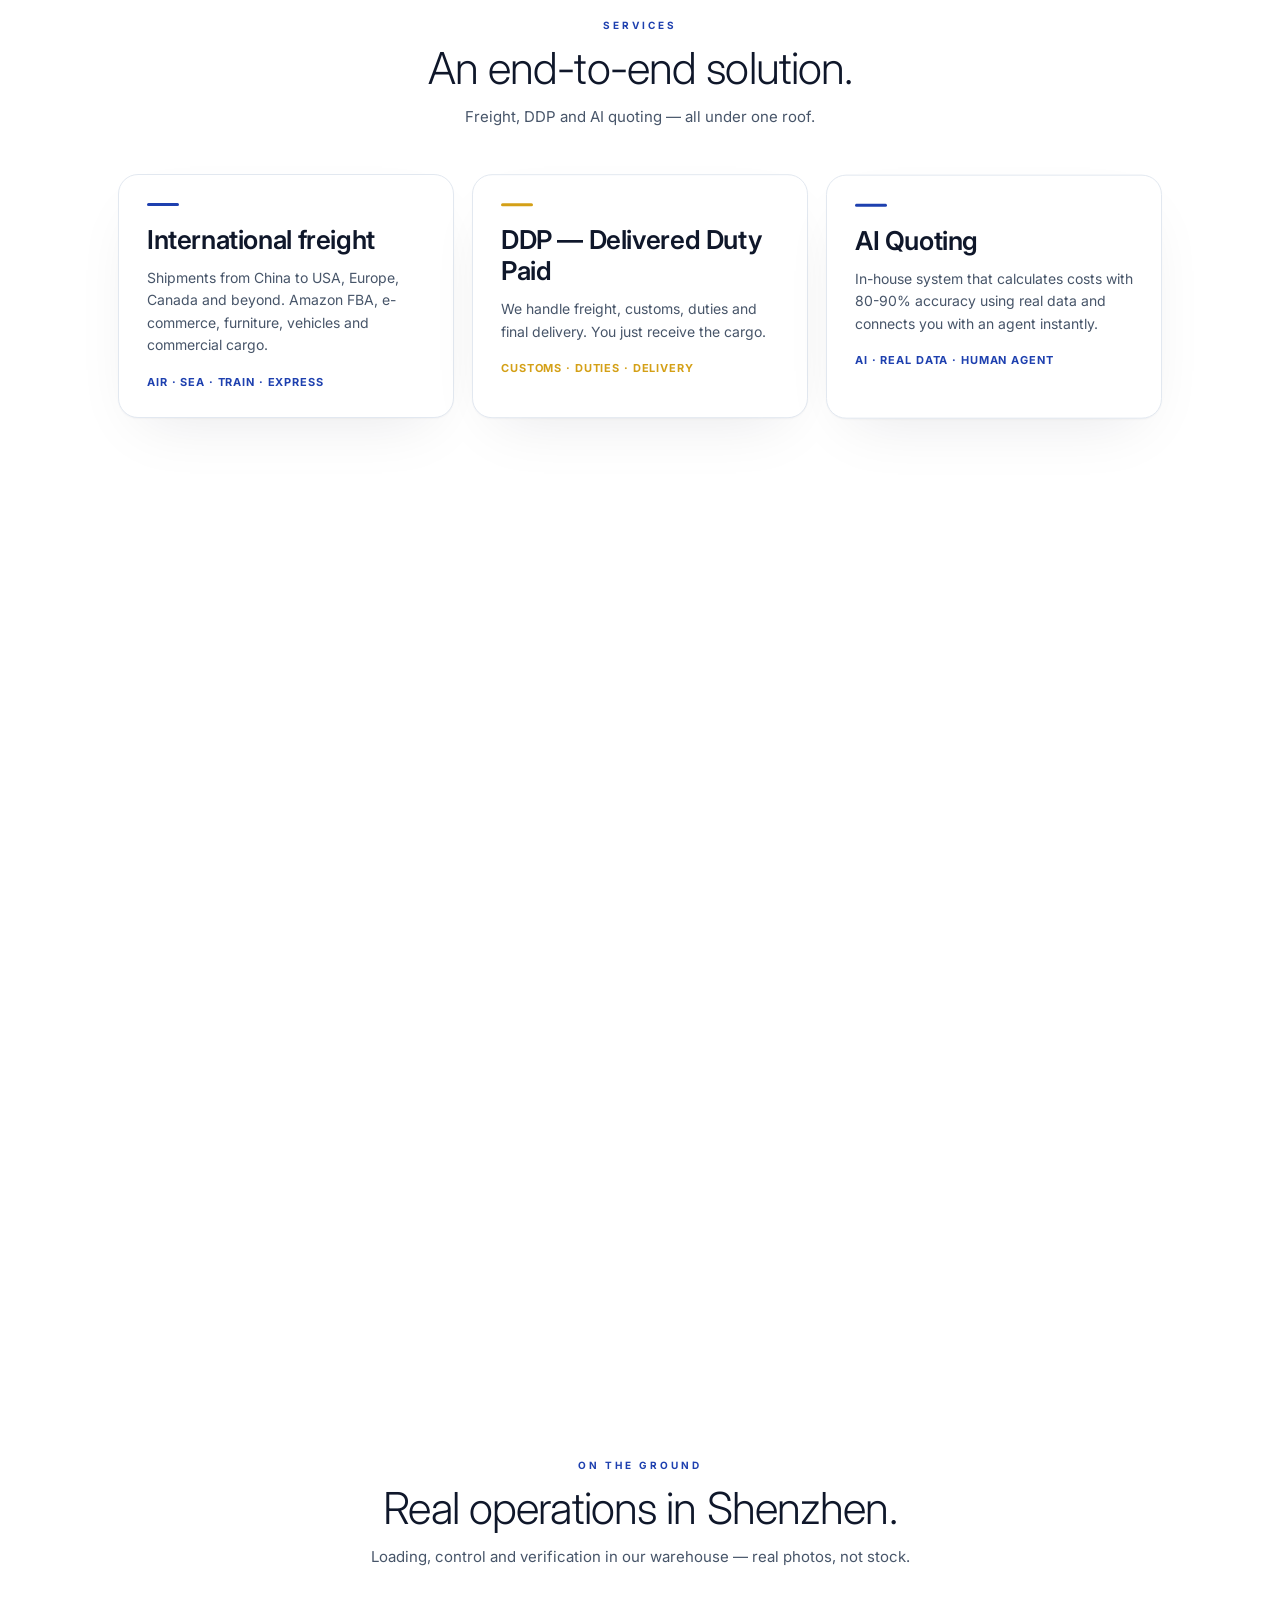
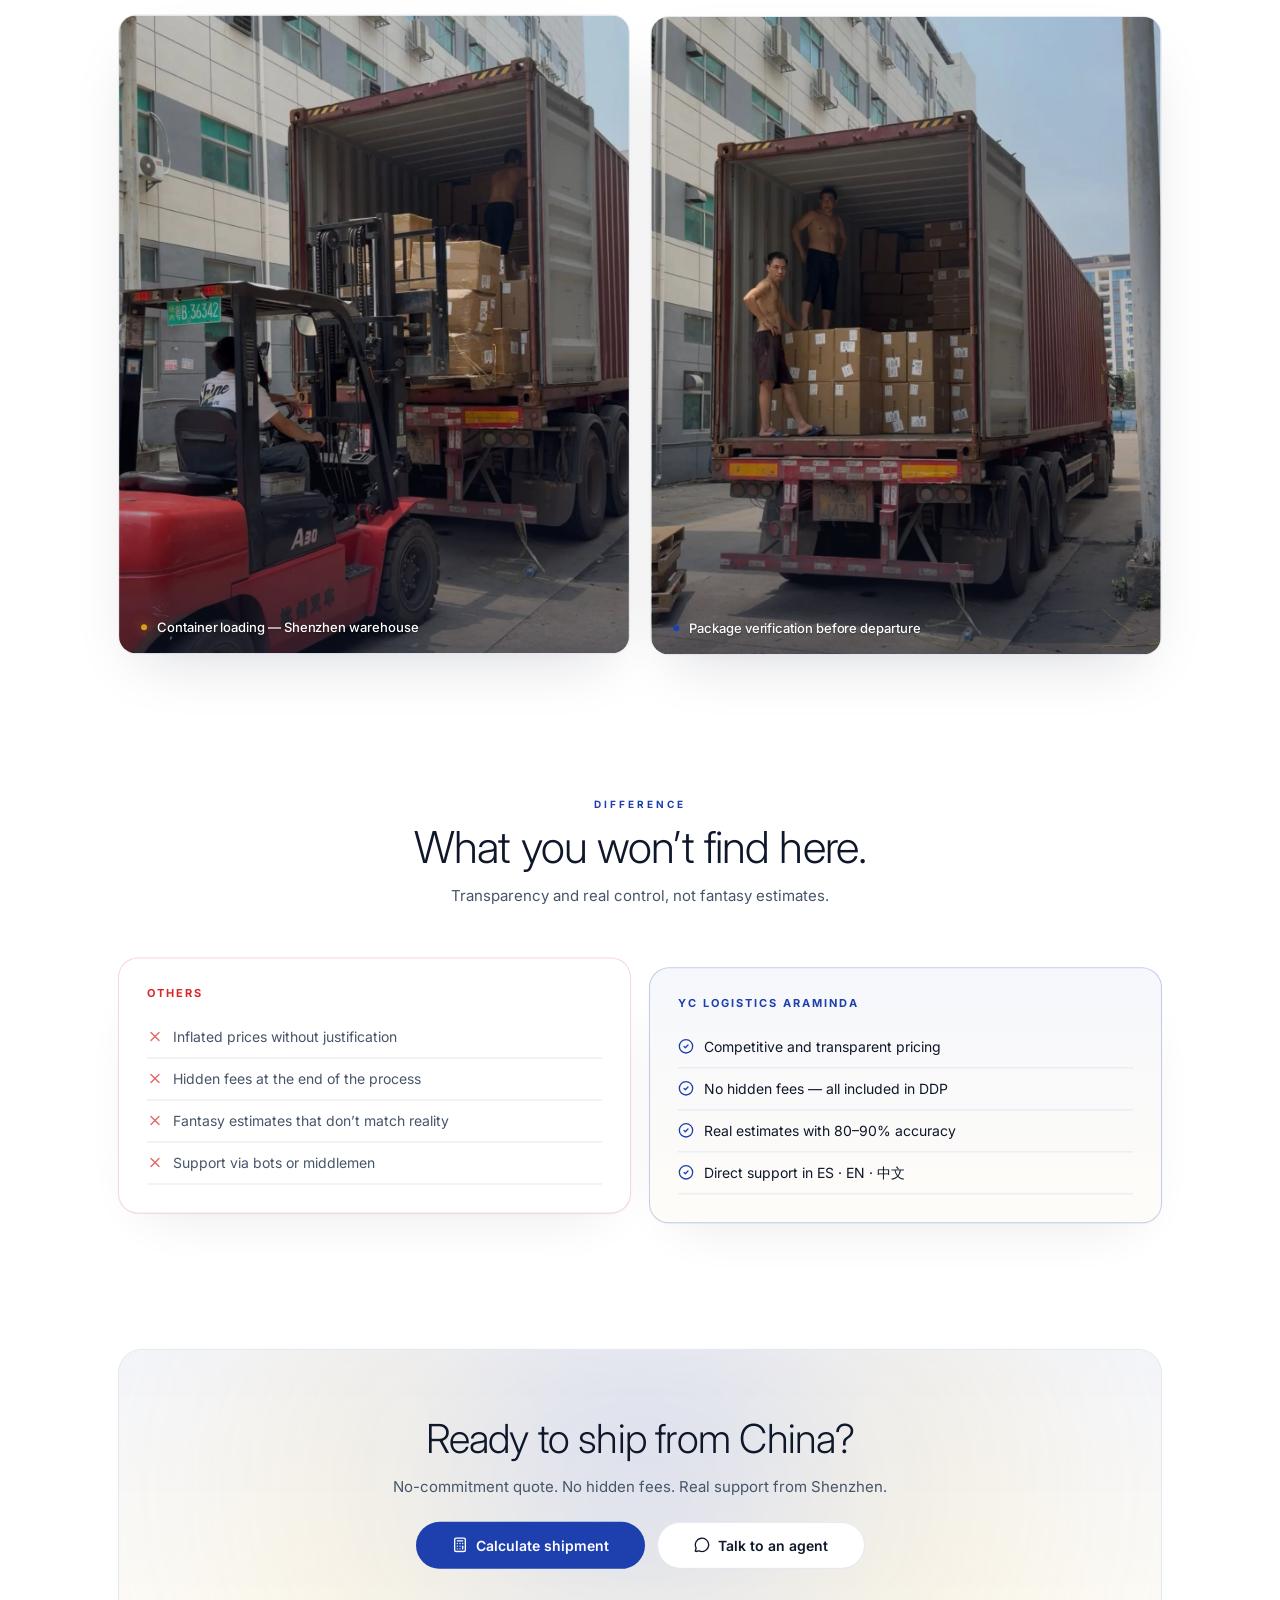
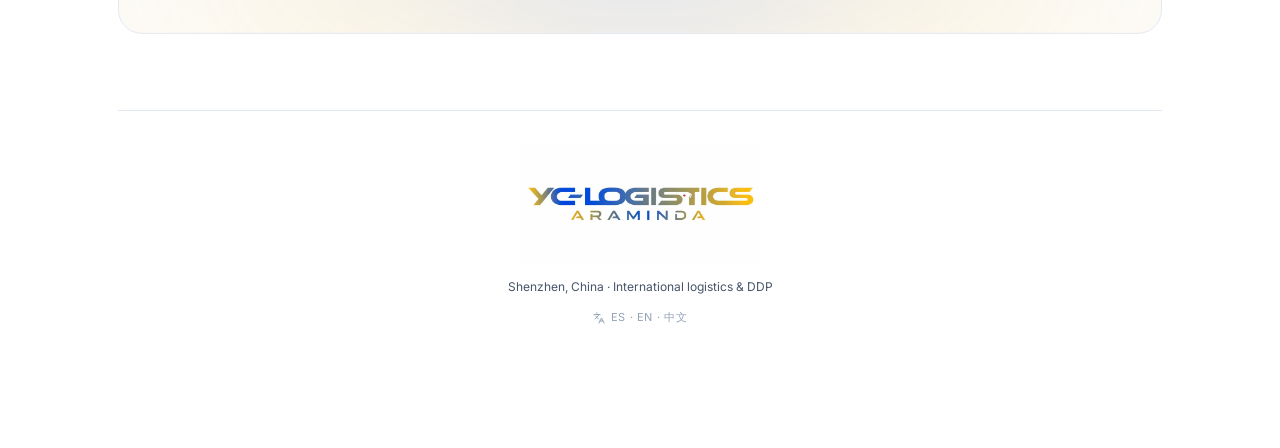
==== commit 82bbcddf: "YC Logistics: enlarge header logo (44→72 desktop, 36→56 mobile) Co-Authored-By: Claude Opus 4.7 (1M " ====
--- a/yc-logistics-araminda/index.html
+++ b/yc-logistics-araminda/index.html
@@ -11,7 +11,7 @@
     <link rel="preload" as="image" href="/yc-logistics-araminda/logo.webp" />
     <link rel="preload" as="image" href="/yc-logistics-araminda/poster.webp" />
     <link rel="stylesheet" href="https://fonts.googleapis.com/css2?family=Inter:wght@300;400;500;600;700&display=swap" />
-    <script type="module" crossorigin src="/yc-logistics-araminda/assets/index-DFKKS0tZ.js"></script>
+    <script type="module" crossorigin src="/yc-logistics-araminda/assets/index-CY0BO0nP.js"></script>
     <link rel="stylesheet" crossorigin href="/yc-logistics-araminda/assets/index-T5loSfdl.css">
   </head>
   <body>
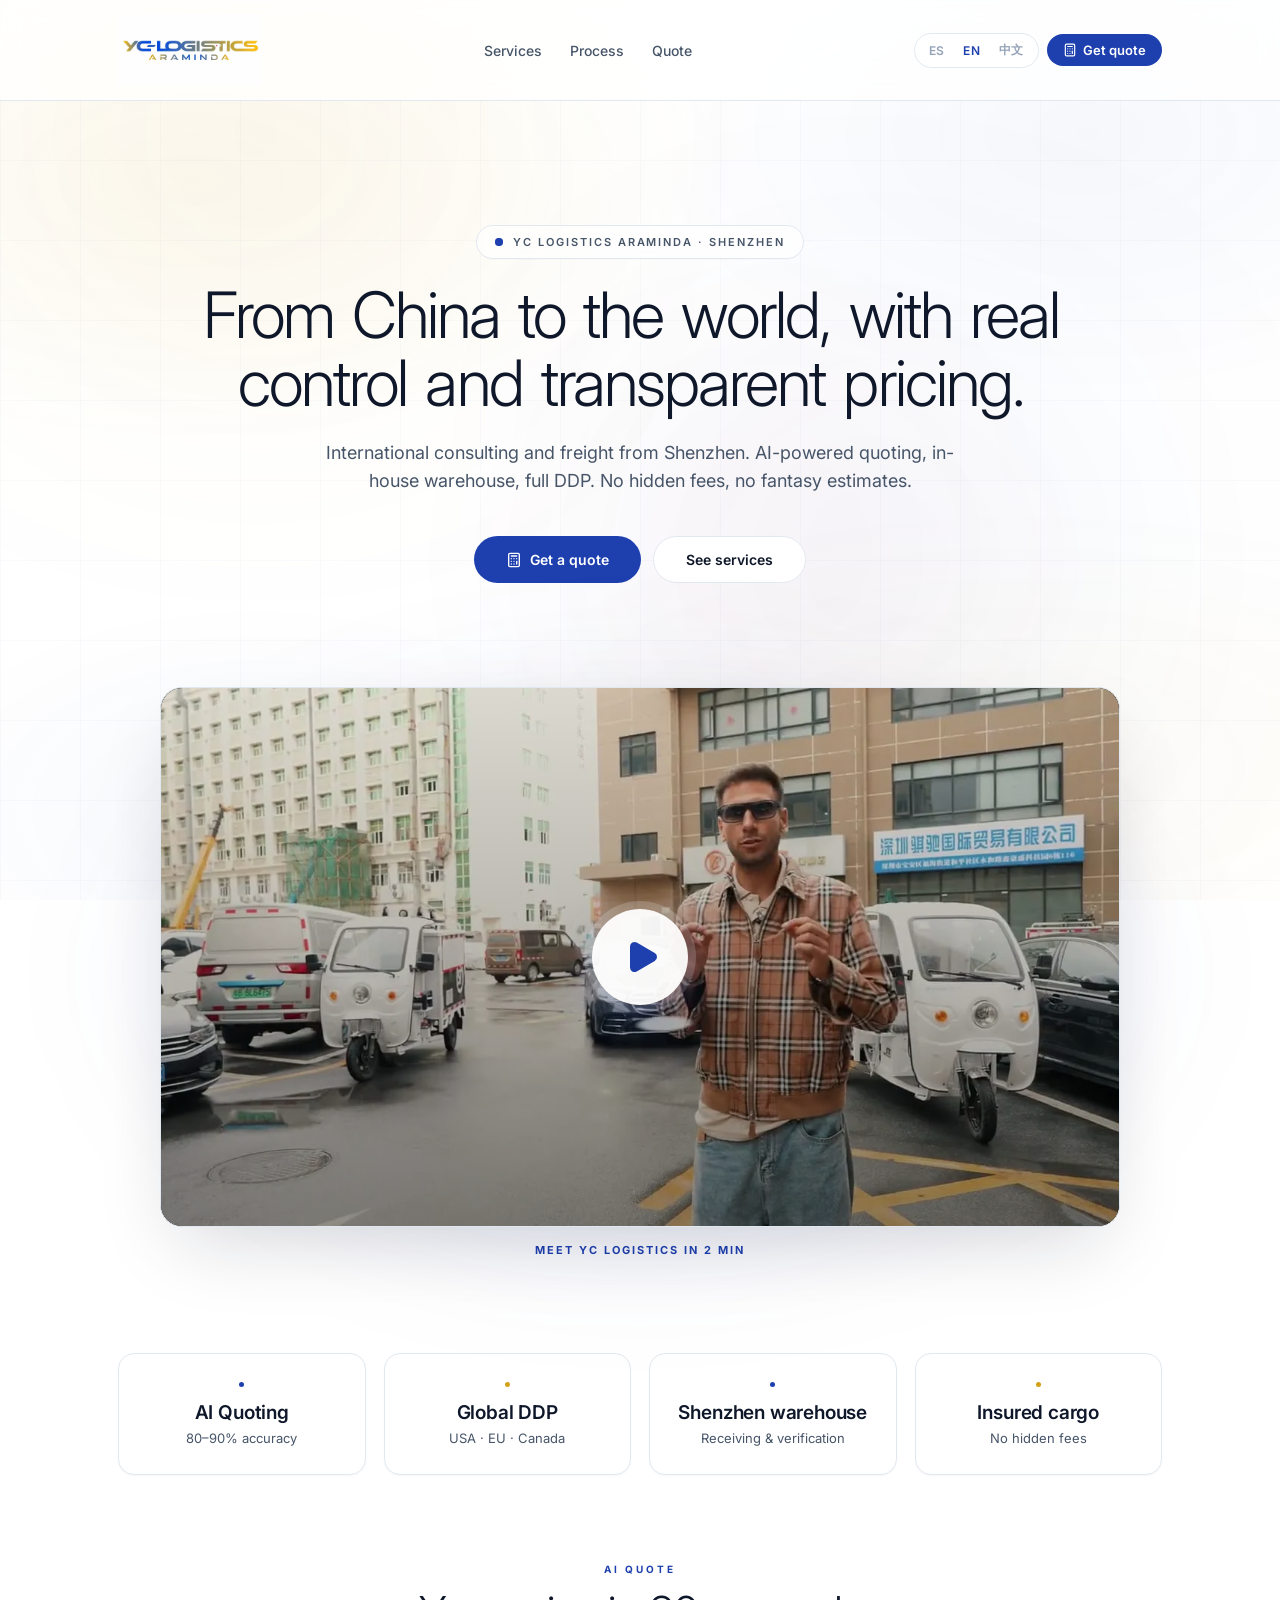
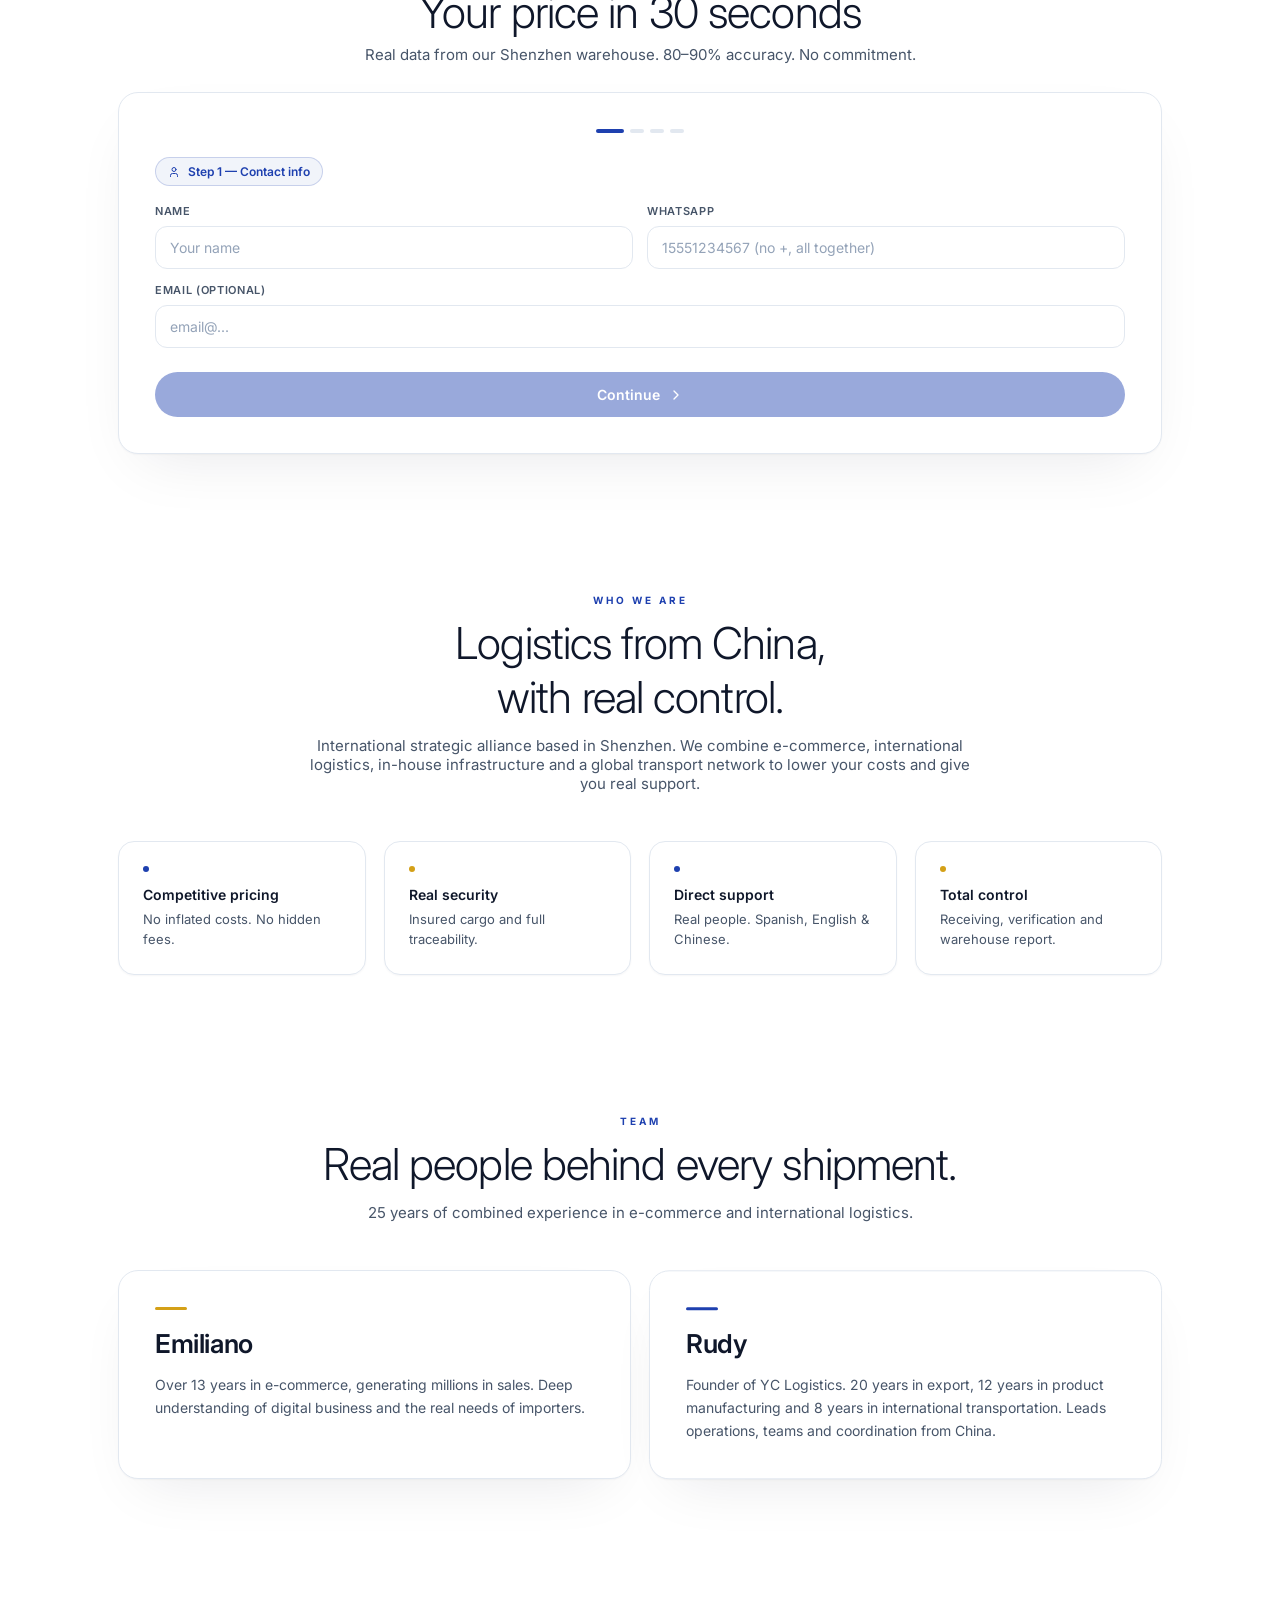
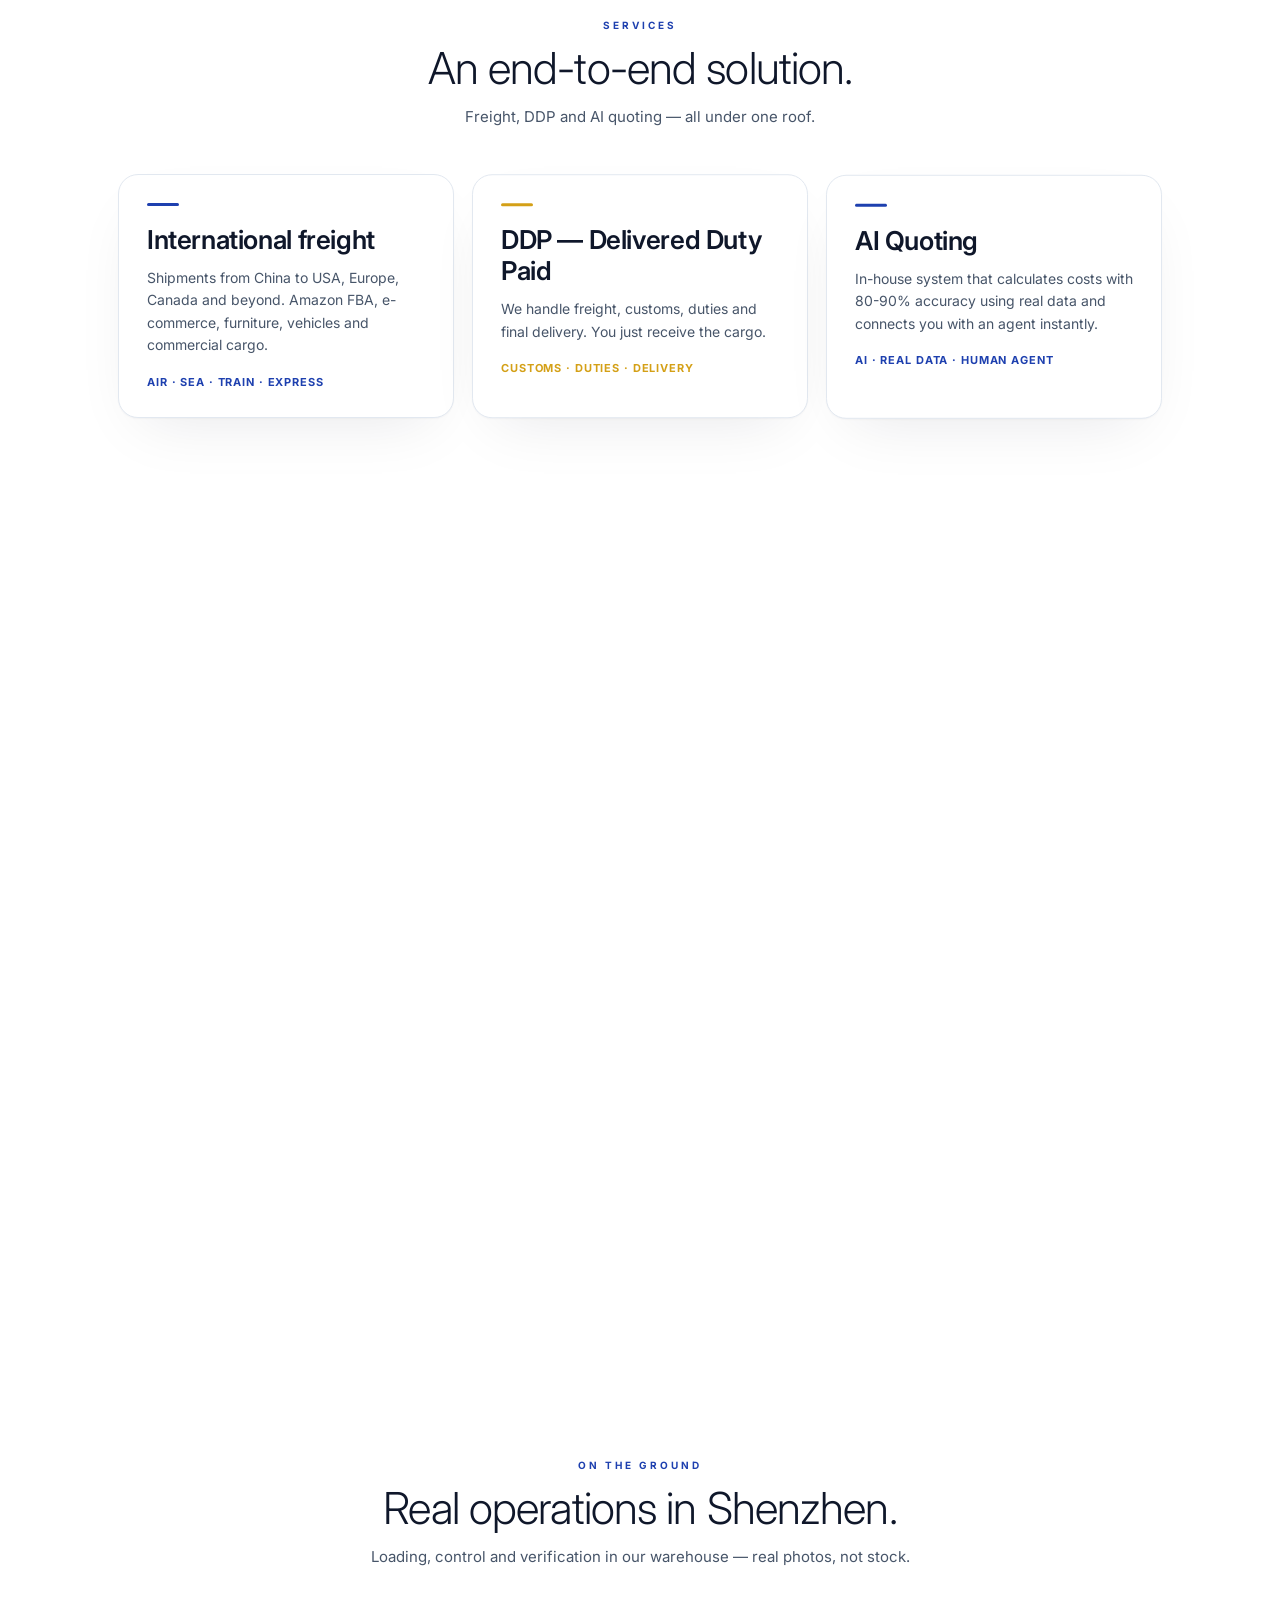
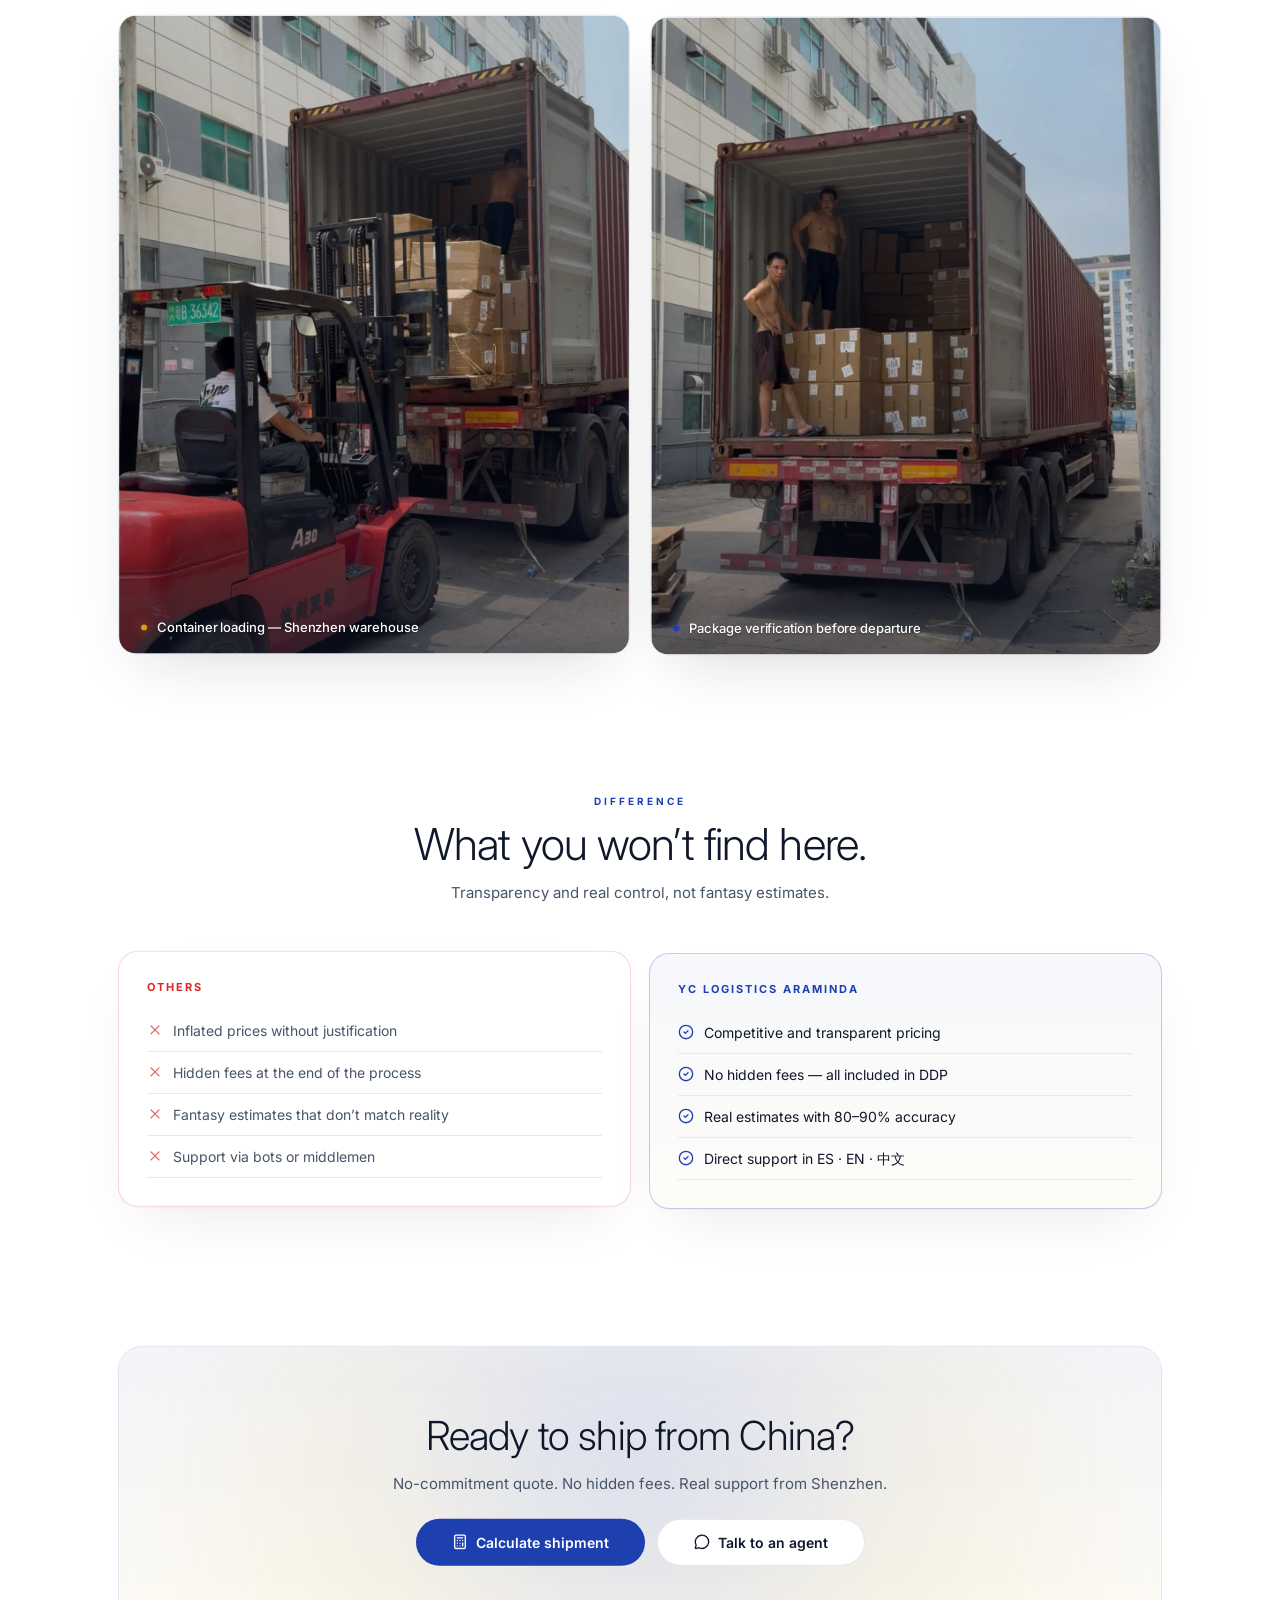
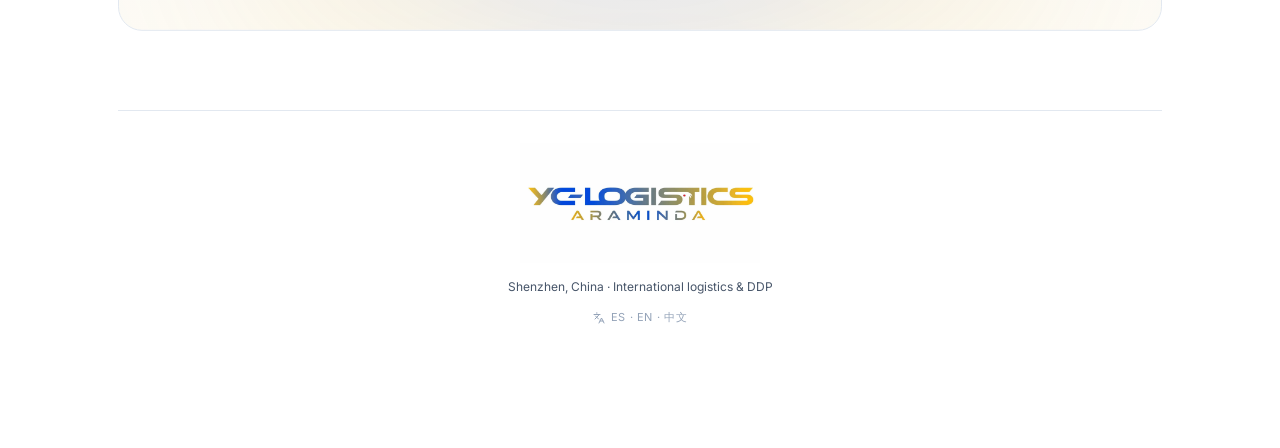
==== commit 53b111ed: "YC Logistics: deploy fixes lead capture + pipeline conexion (dashboard-ops) - Slug cliente: 'fba-aca" ====
--- a/yc-logistics-araminda/index.html
+++ b/yc-logistics-araminda/index.html
@@ -11,7 +11,7 @@
     <link rel="preload" as="image" href="/yc-logistics-araminda/logo.webp" />
     <link rel="preload" as="image" href="/yc-logistics-araminda/poster.webp" />
     <link rel="stylesheet" href="https://fonts.googleapis.com/css2?family=Inter:wght@300;400;500;600;700&display=swap" />
-    <script type="module" crossorigin src="/yc-logistics-araminda/assets/index-CY0BO0nP.js"></script>
+    <script type="module" crossorigin src="/yc-logistics-araminda/assets/index-DfoJC_CM.js"></script>
     <link rel="stylesheet" crossorigin href="/yc-logistics-araminda/assets/index-T5loSfdl.css">
   </head>
   <body>
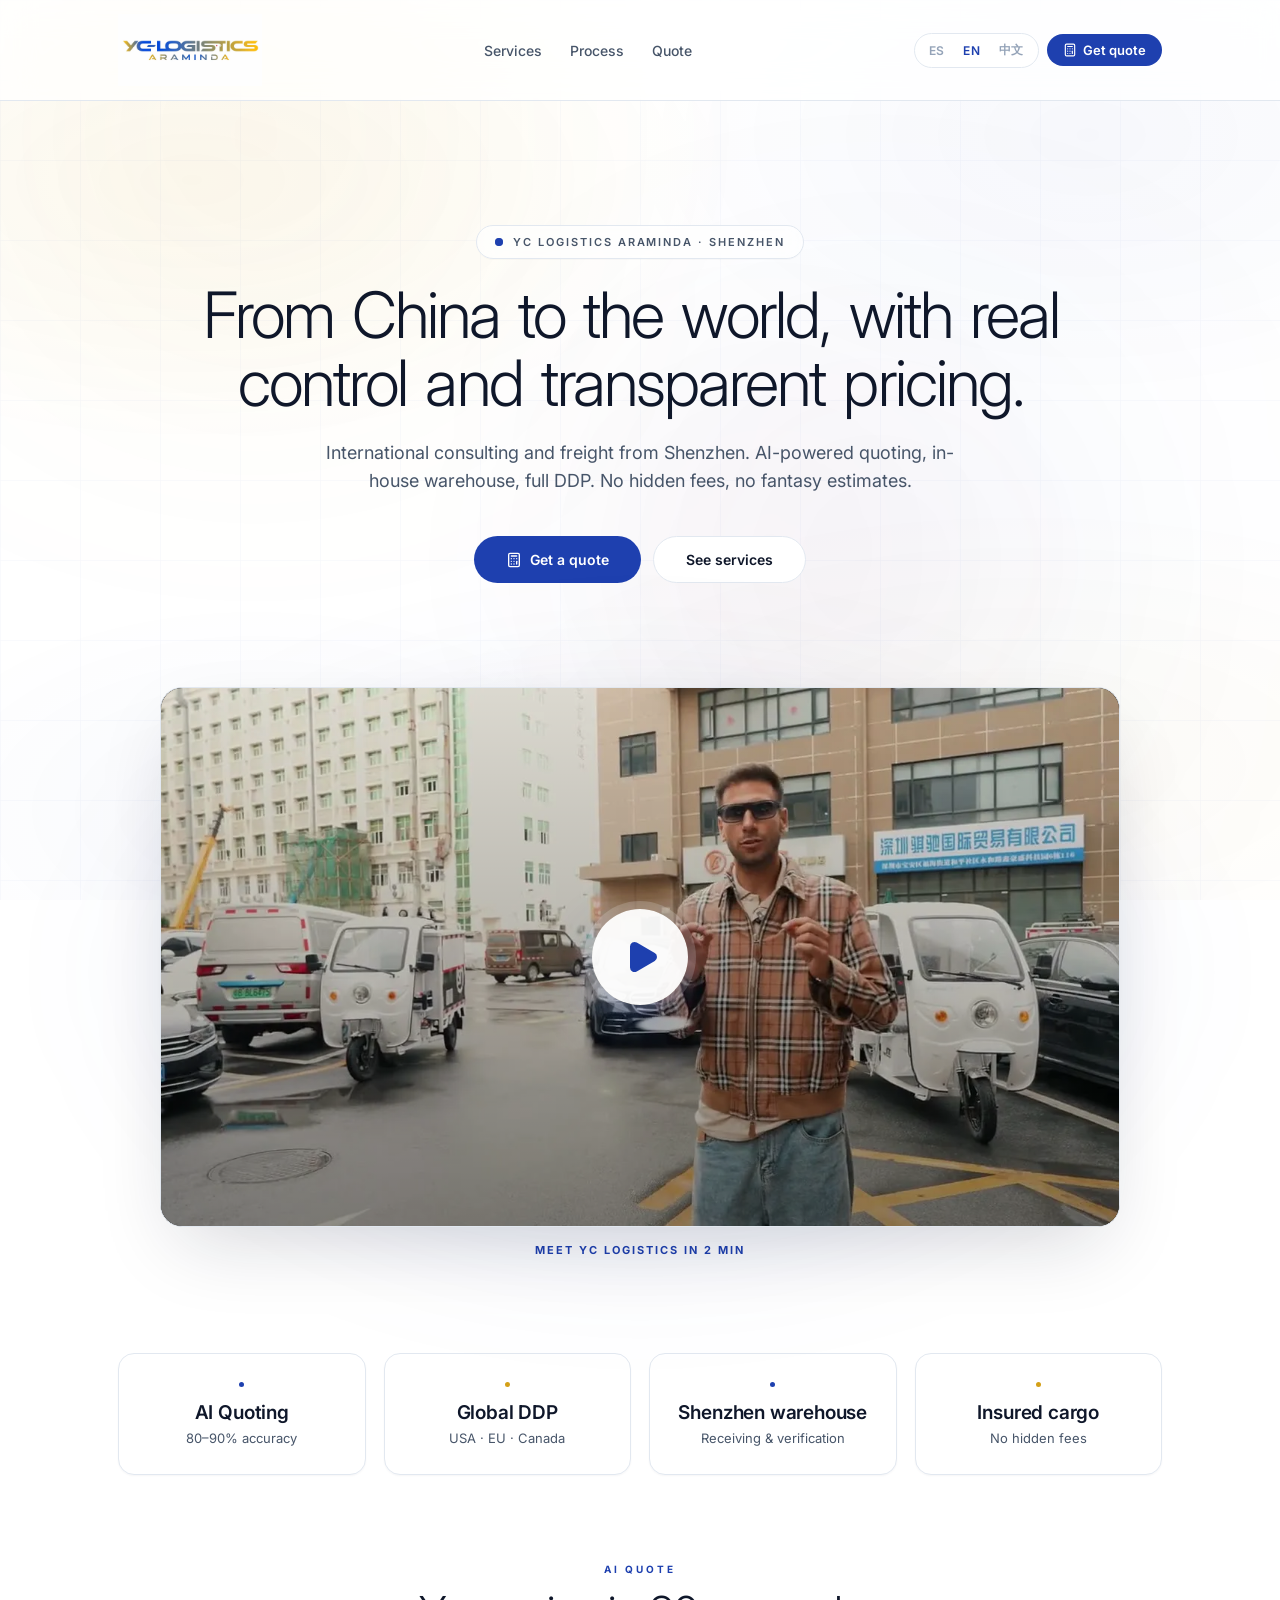
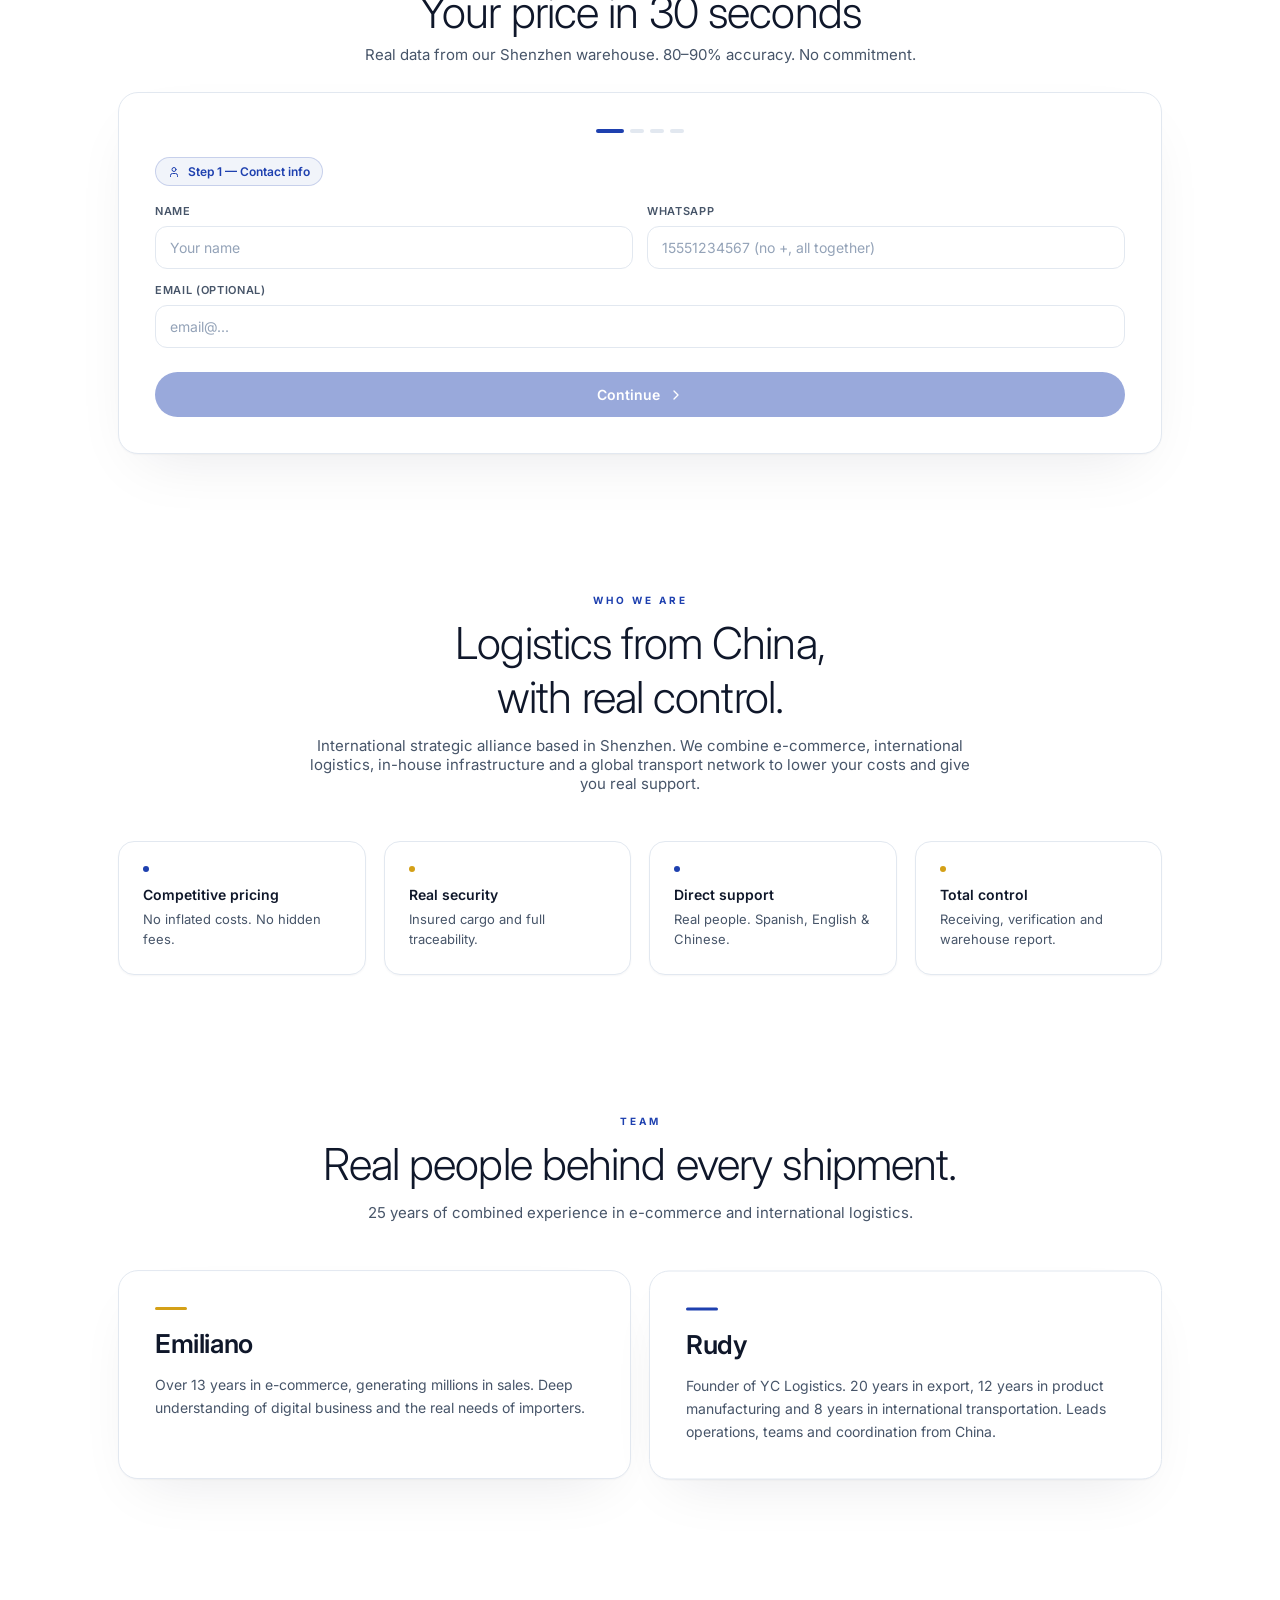
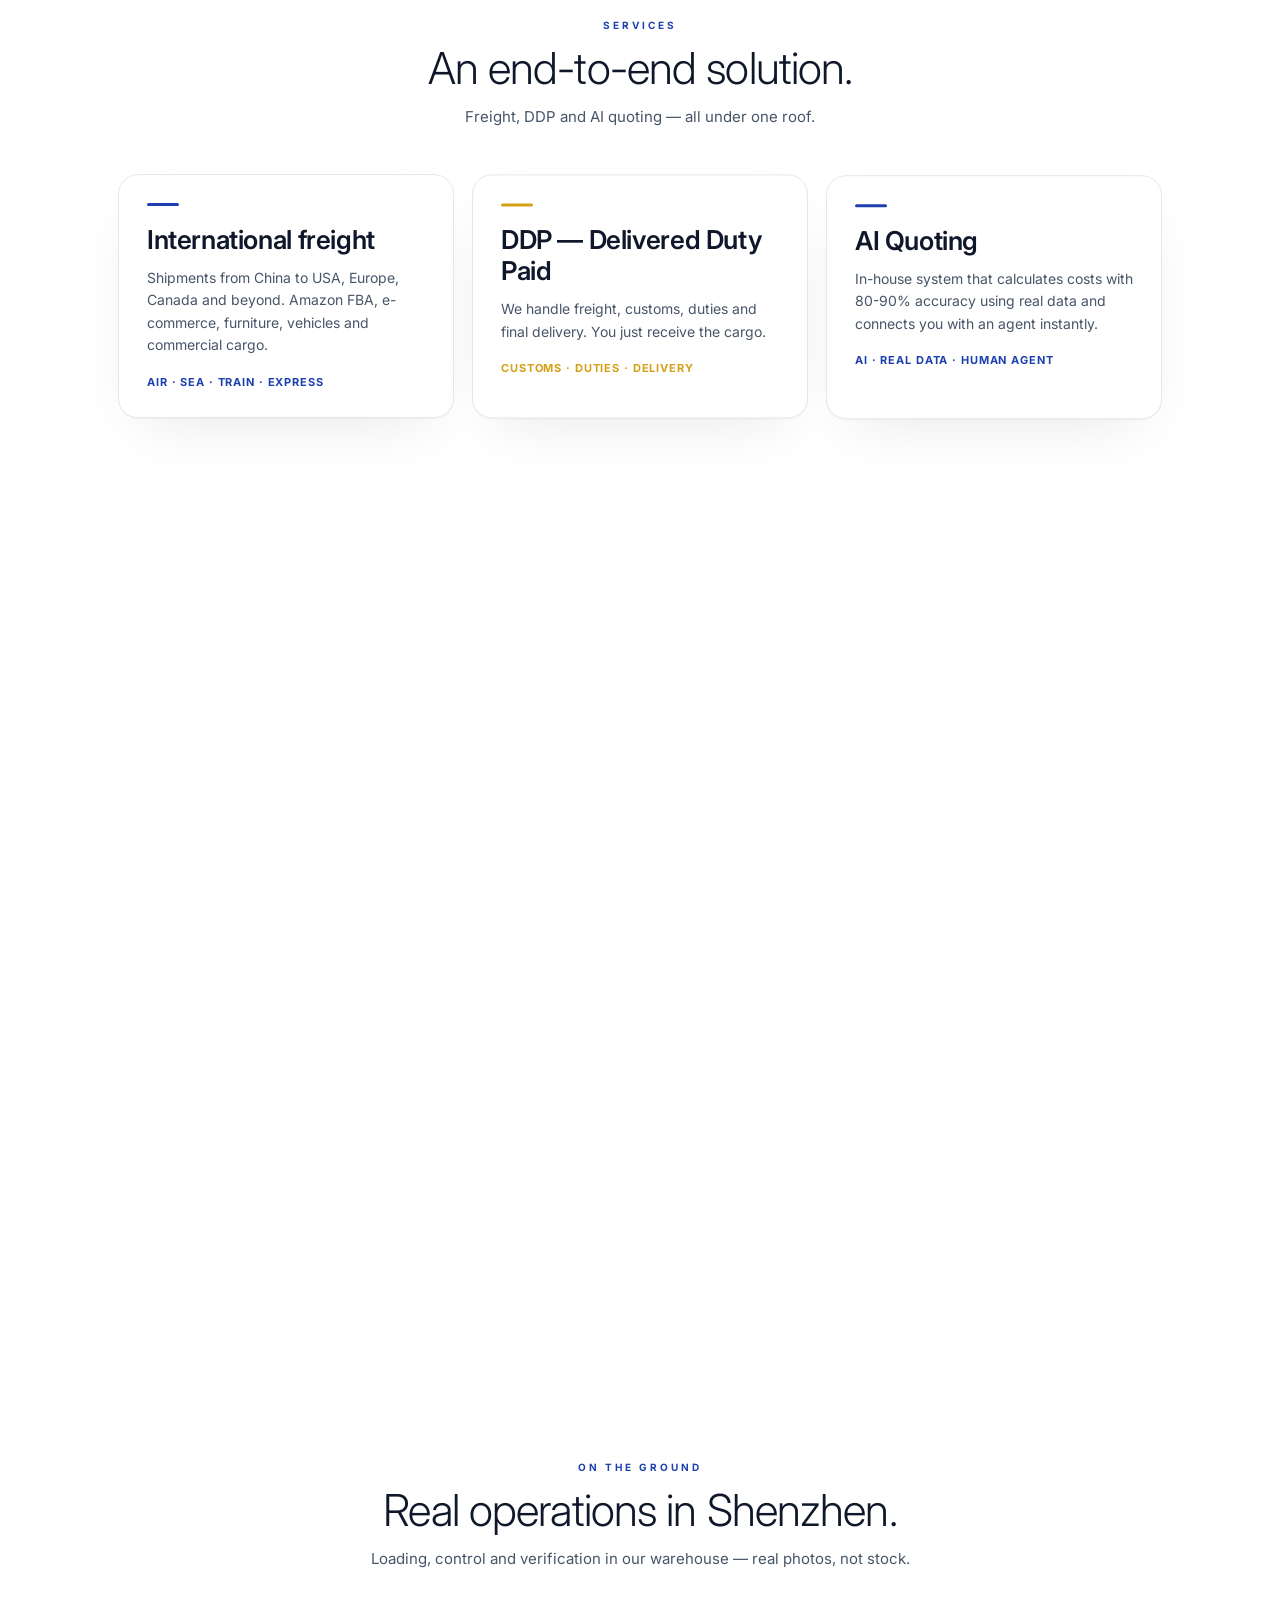
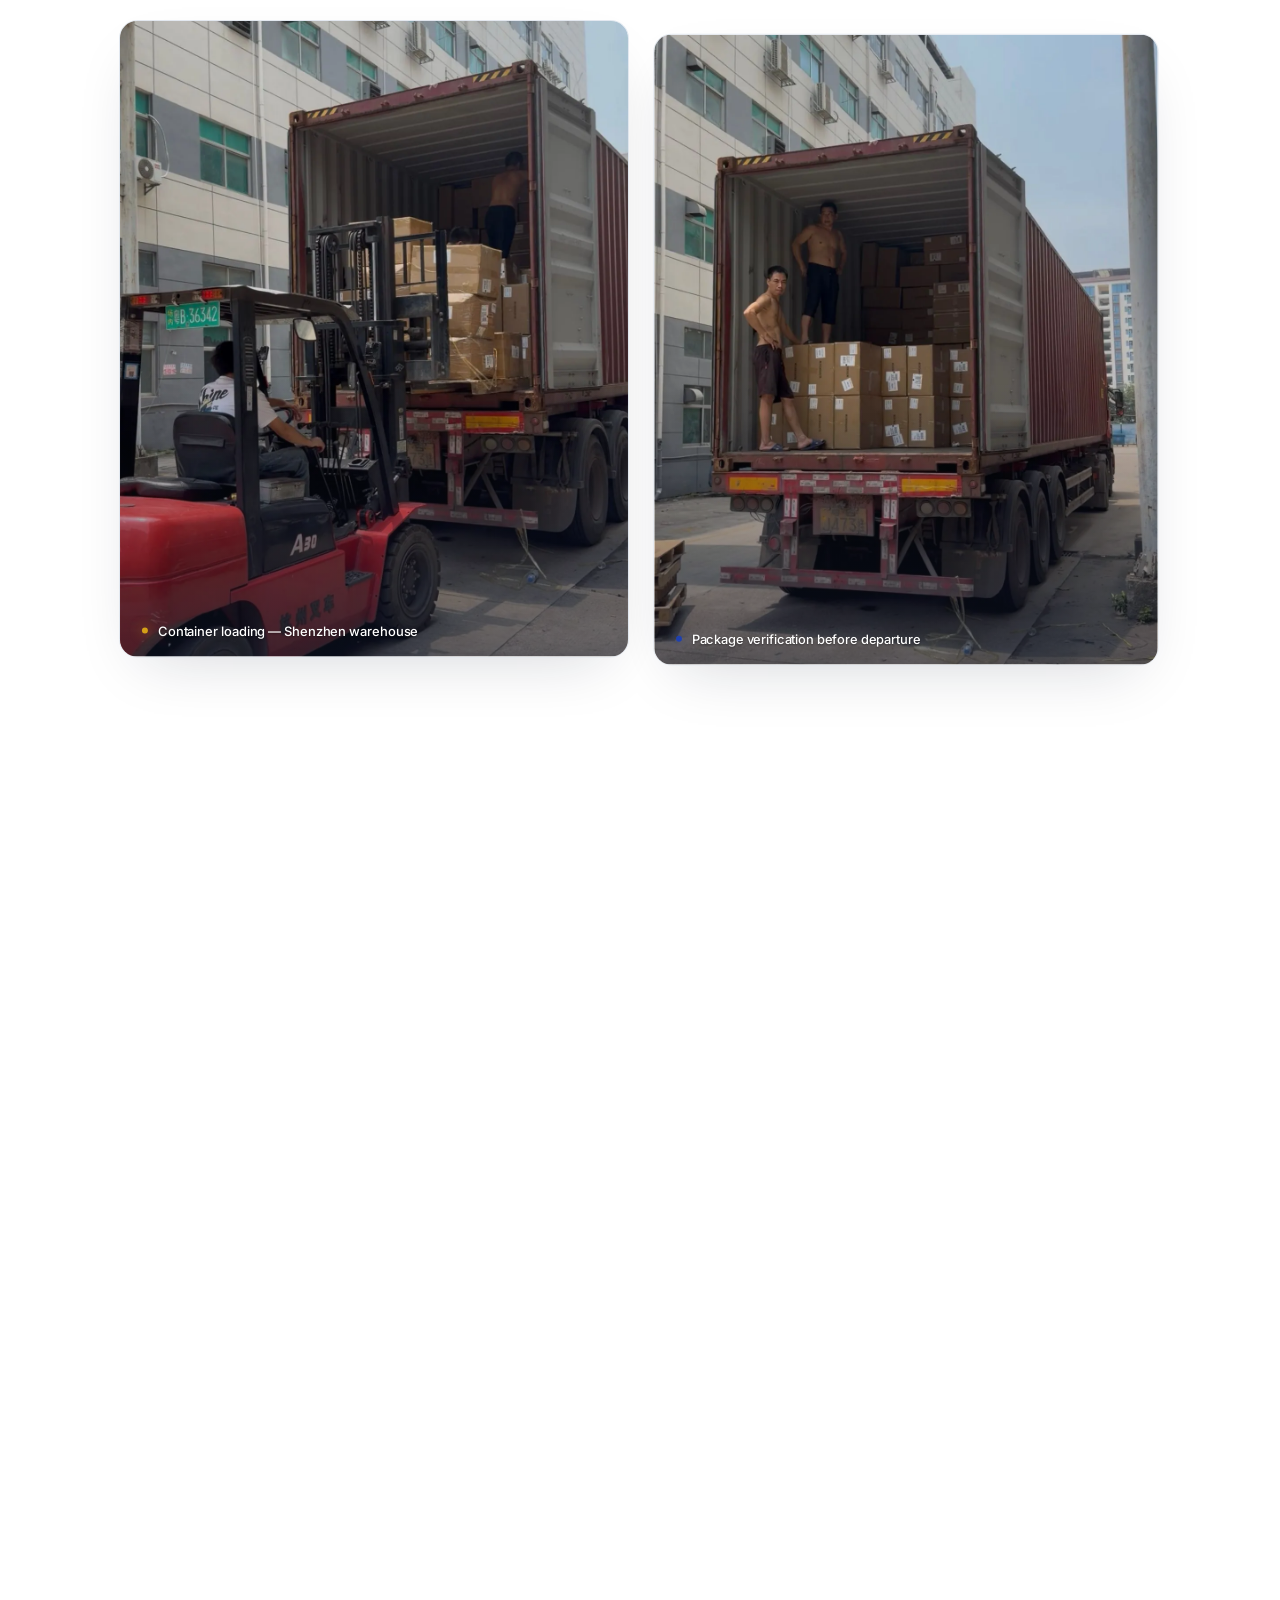
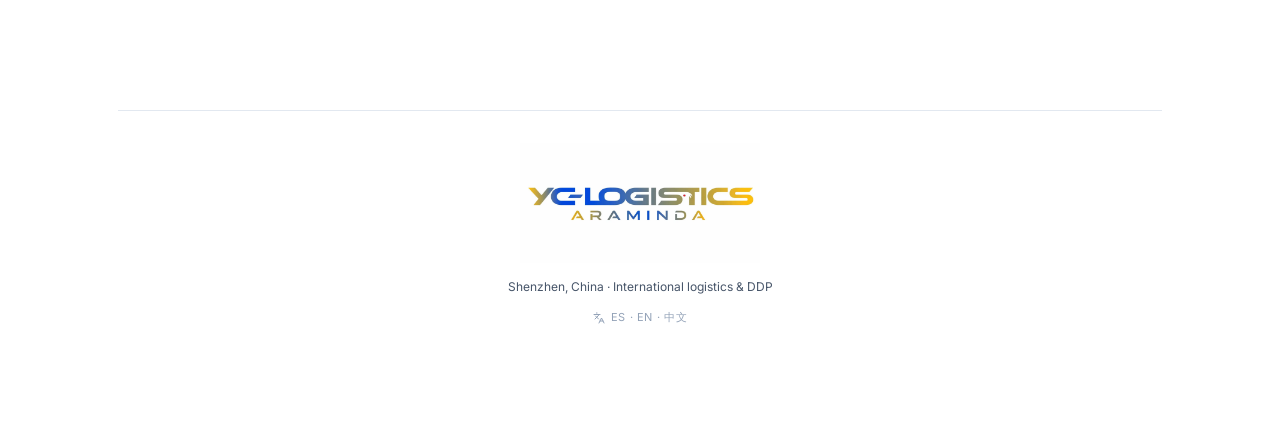
==== commit d33a86a5: "YC Logistics: copy del CTA — quitar "Talk to an agent"/WhatsApp explicito - Boton del resultado: 'Ha" ====
--- a/yc-logistics-araminda/index.html
+++ b/yc-logistics-araminda/index.html
@@ -11,7 +11,7 @@
     <link rel="preload" as="image" href="/yc-logistics-araminda/logo.webp" />
     <link rel="preload" as="image" href="/yc-logistics-araminda/poster.webp" />
     <link rel="stylesheet" href="https://fonts.googleapis.com/css2?family=Inter:wght@300;400;500;600;700&display=swap" />
-    <script type="module" crossorigin src="/yc-logistics-araminda/assets/index-DfoJC_CM.js"></script>
+    <script type="module" crossorigin src="/yc-logistics-araminda/assets/index-hO9MUVgM.js"></script>
     <link rel="stylesheet" crossorigin href="/yc-logistics-araminda/assets/index-T5loSfdl.css">
   </head>
   <body>
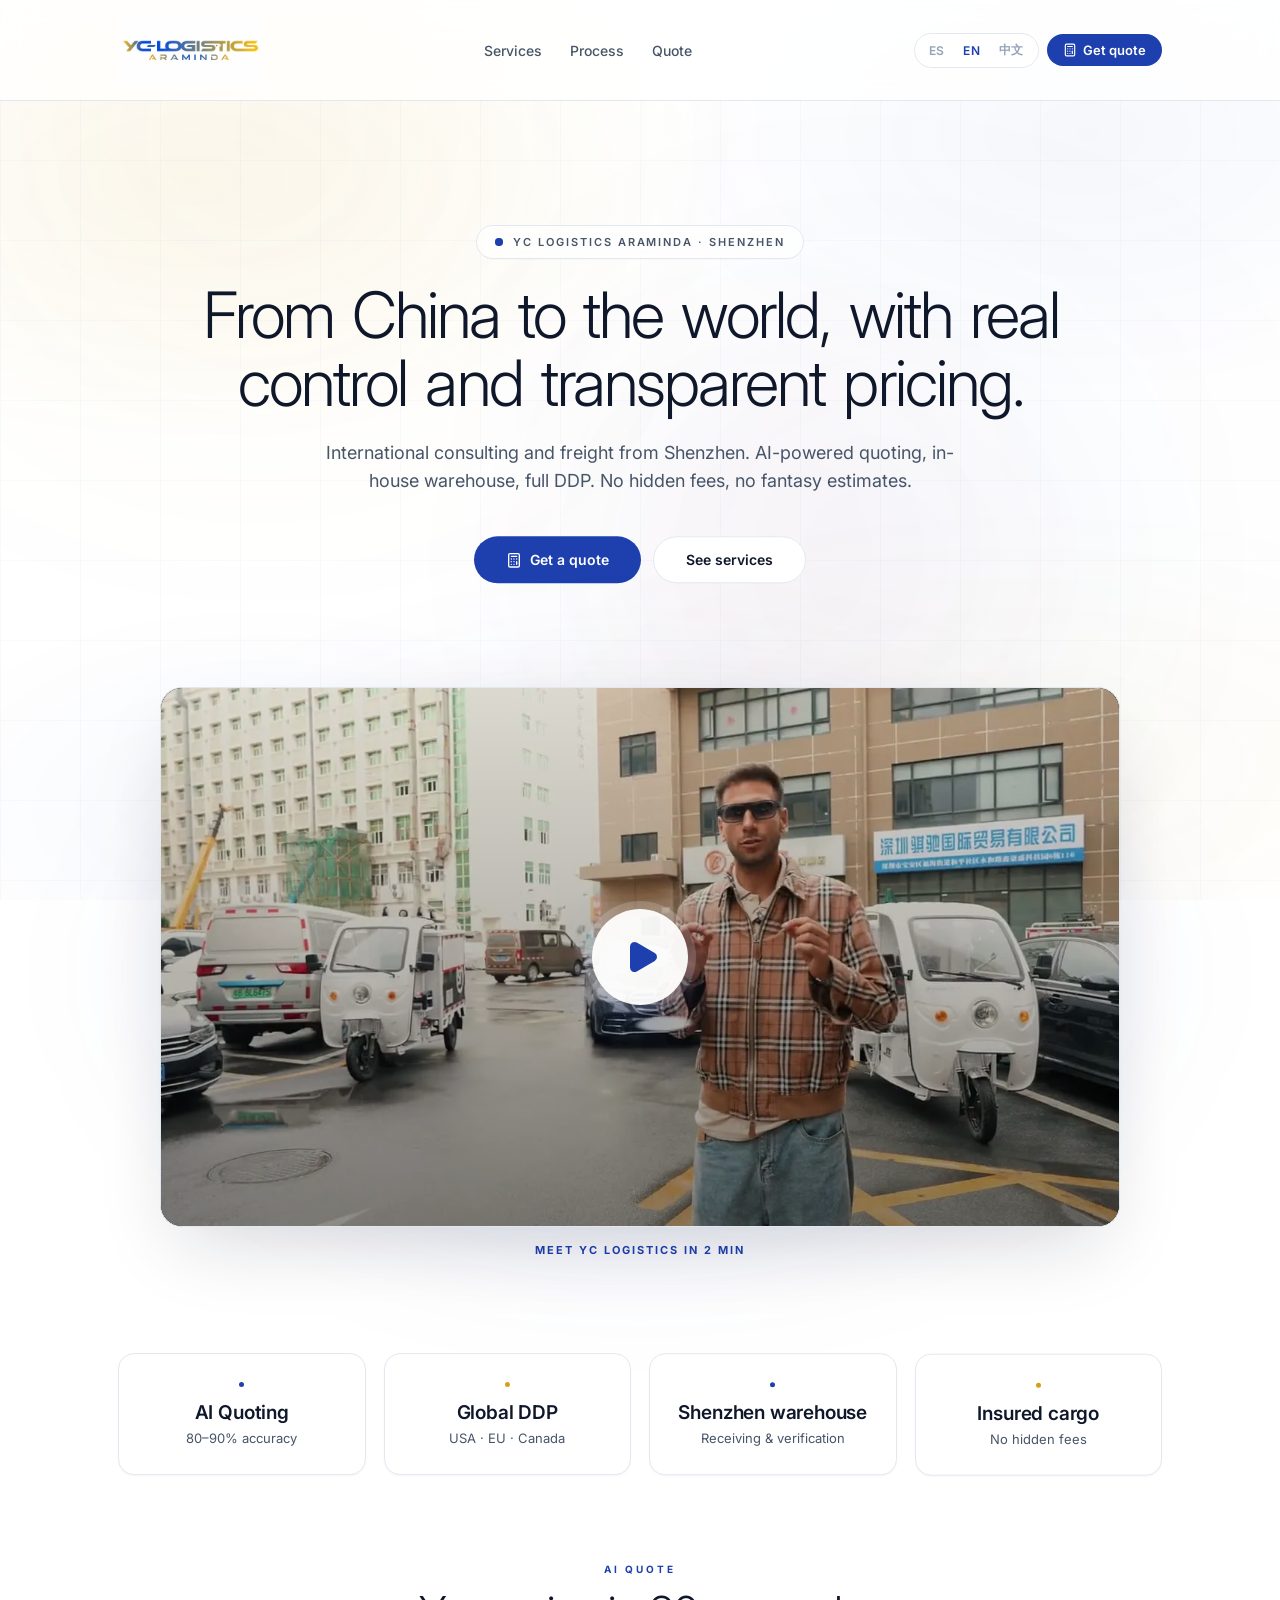
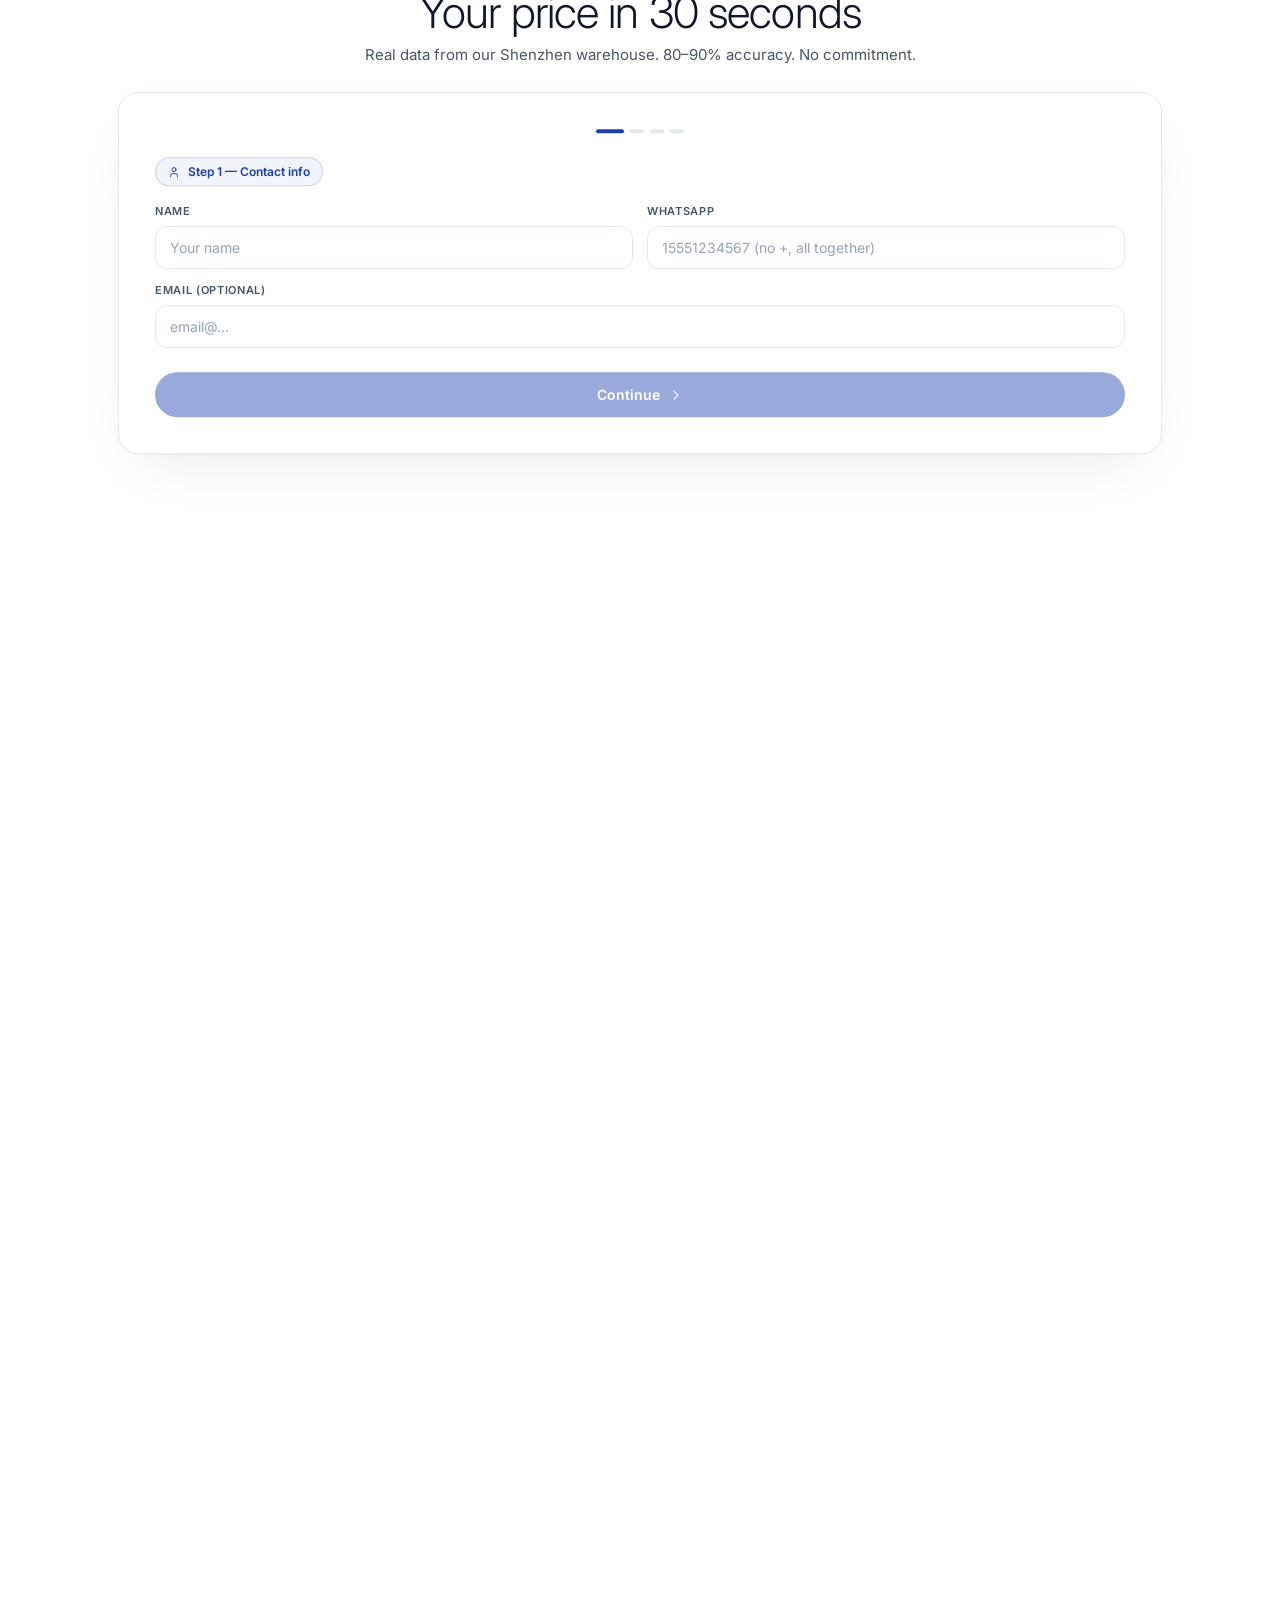
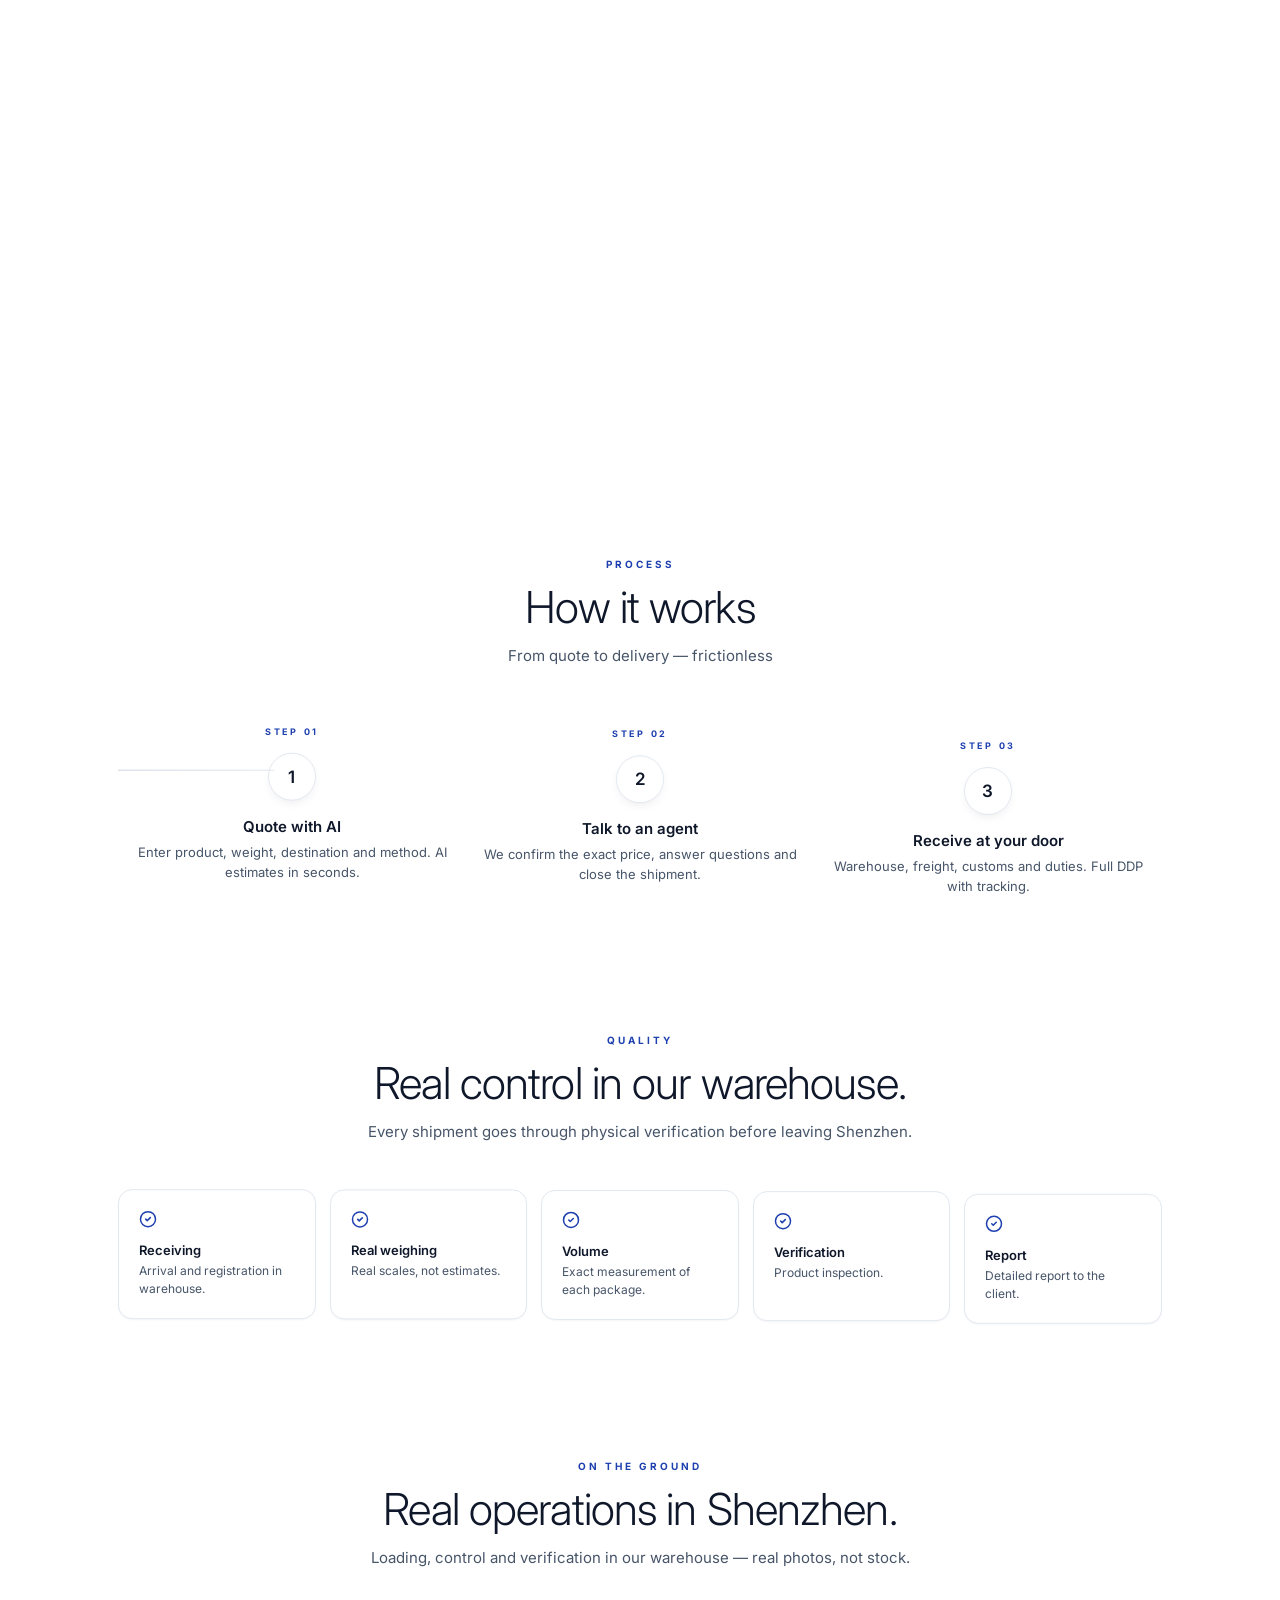
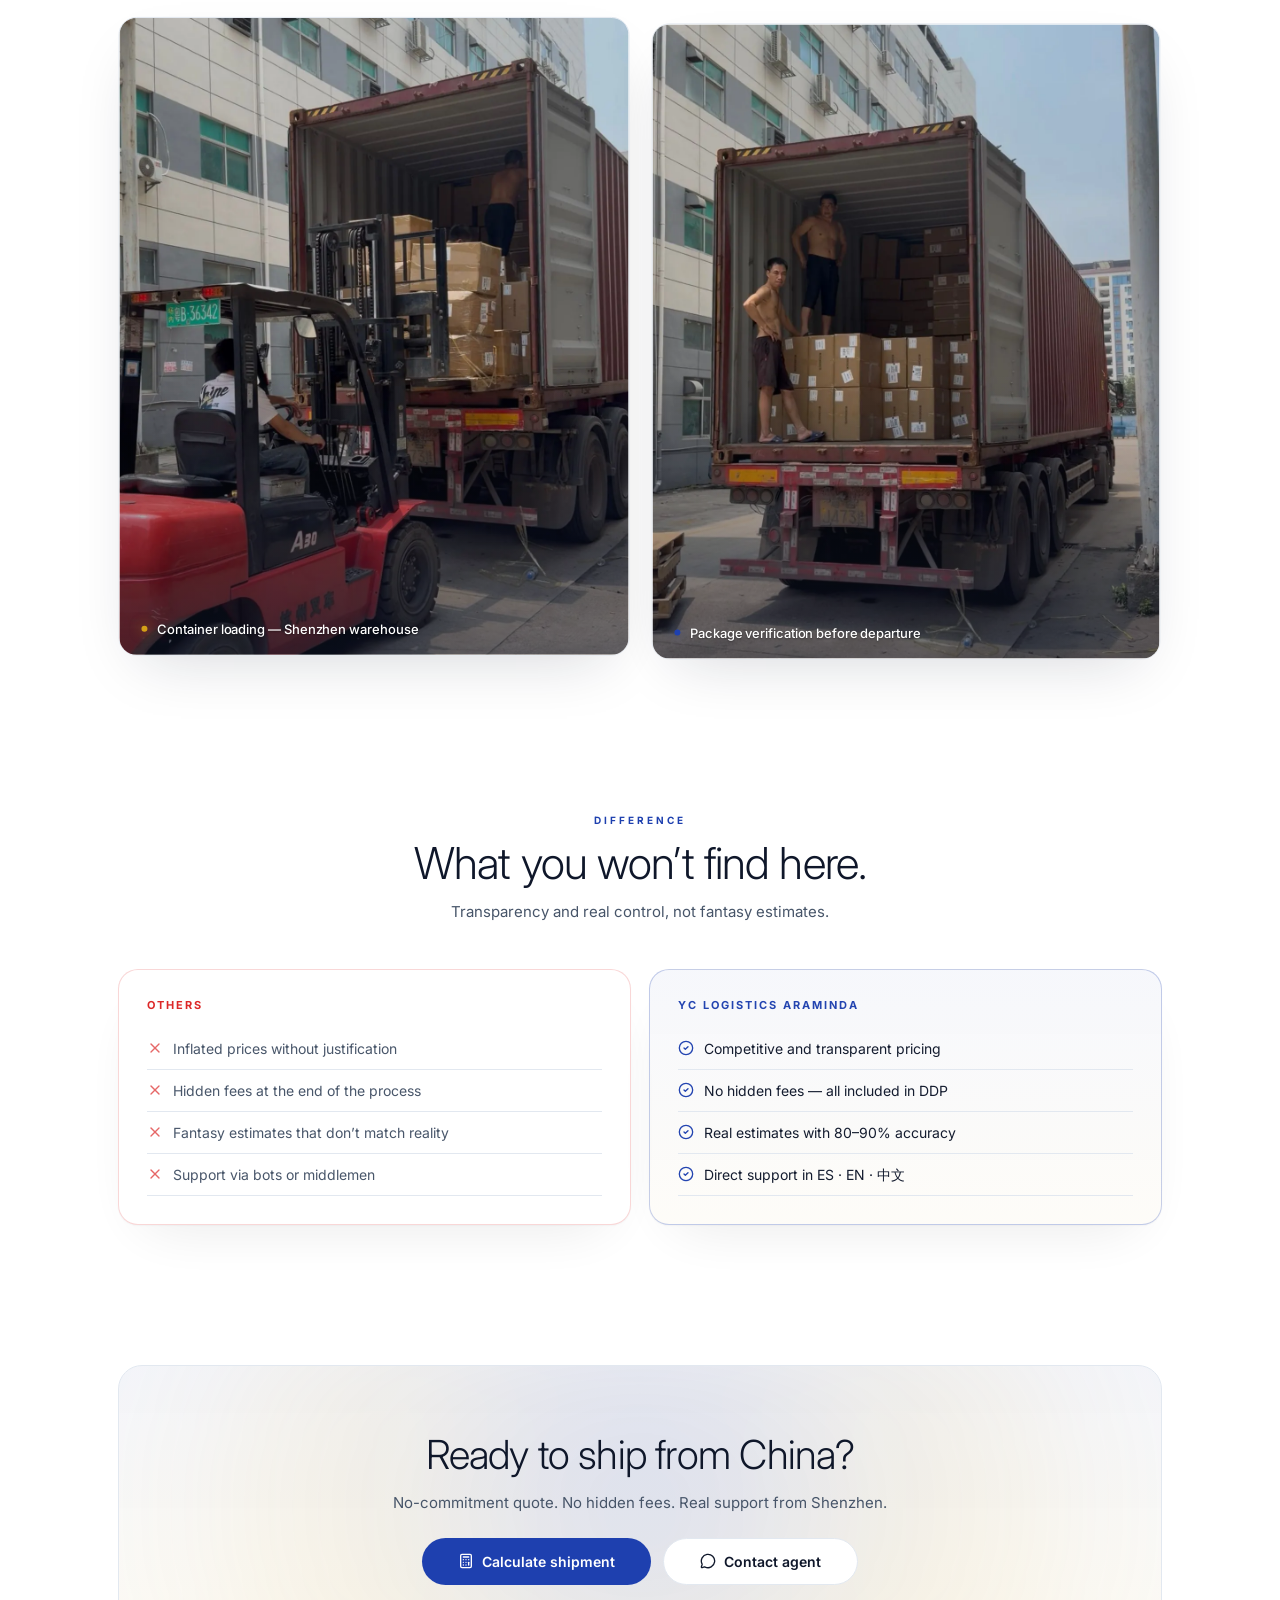
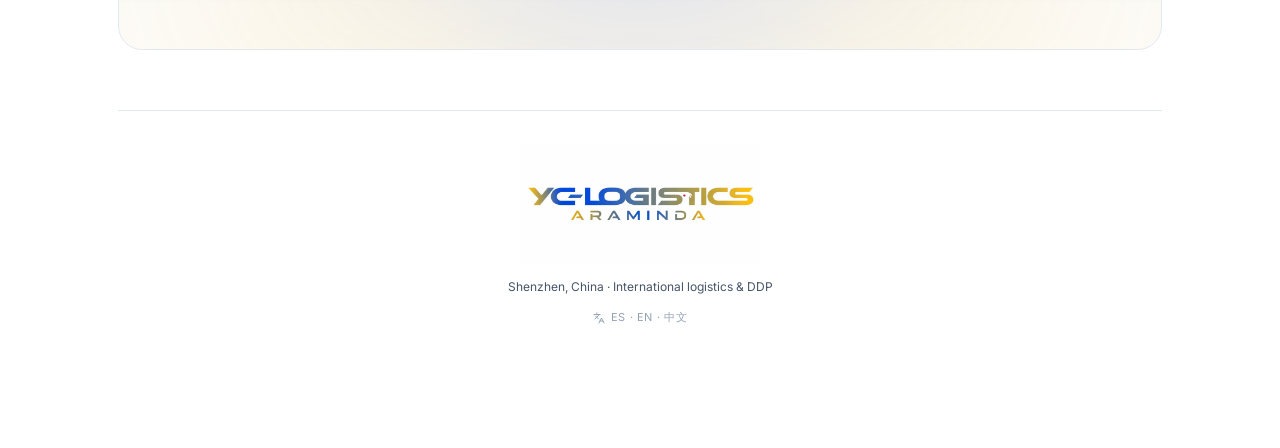
==== commit a247a7a4: "YC Logistics: deploy thank-you page tras Contactar con agente Reemplaza redirect a WhatsApp por pant" ====
--- a/yc-logistics-araminda/index.html
+++ b/yc-logistics-araminda/index.html
@@ -11,7 +11,7 @@
     <link rel="preload" as="image" href="/yc-logistics-araminda/logo.webp" />
     <link rel="preload" as="image" href="/yc-logistics-araminda/poster.webp" />
     <link rel="stylesheet" href="https://fonts.googleapis.com/css2?family=Inter:wght@300;400;500;600;700&display=swap" />
-    <script type="module" crossorigin src="/yc-logistics-araminda/assets/index-hO9MUVgM.js"></script>
+    <script type="module" crossorigin src="/yc-logistics-araminda/assets/index-CCg4mxcJ.js"></script>
     <link rel="stylesheet" crossorigin href="/yc-logistics-araminda/assets/index-T5loSfdl.css">
   </head>
   <body>
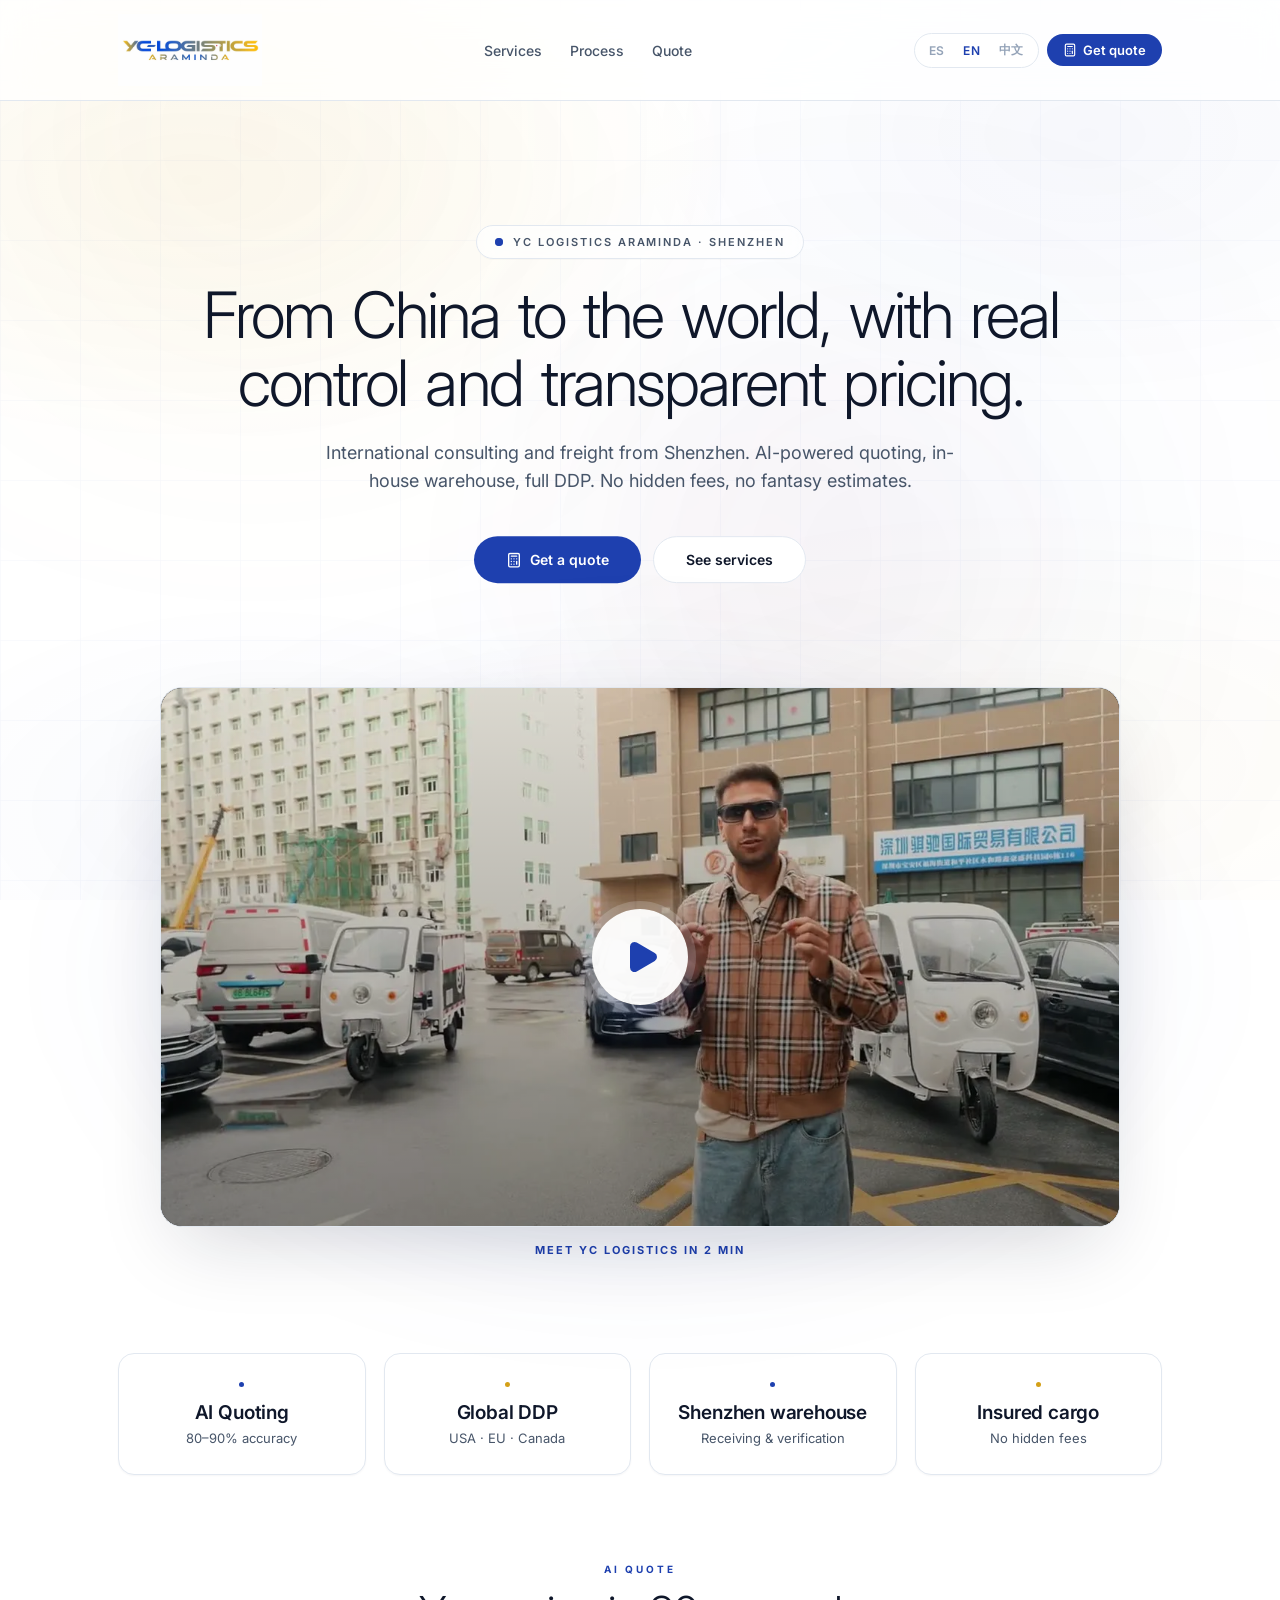
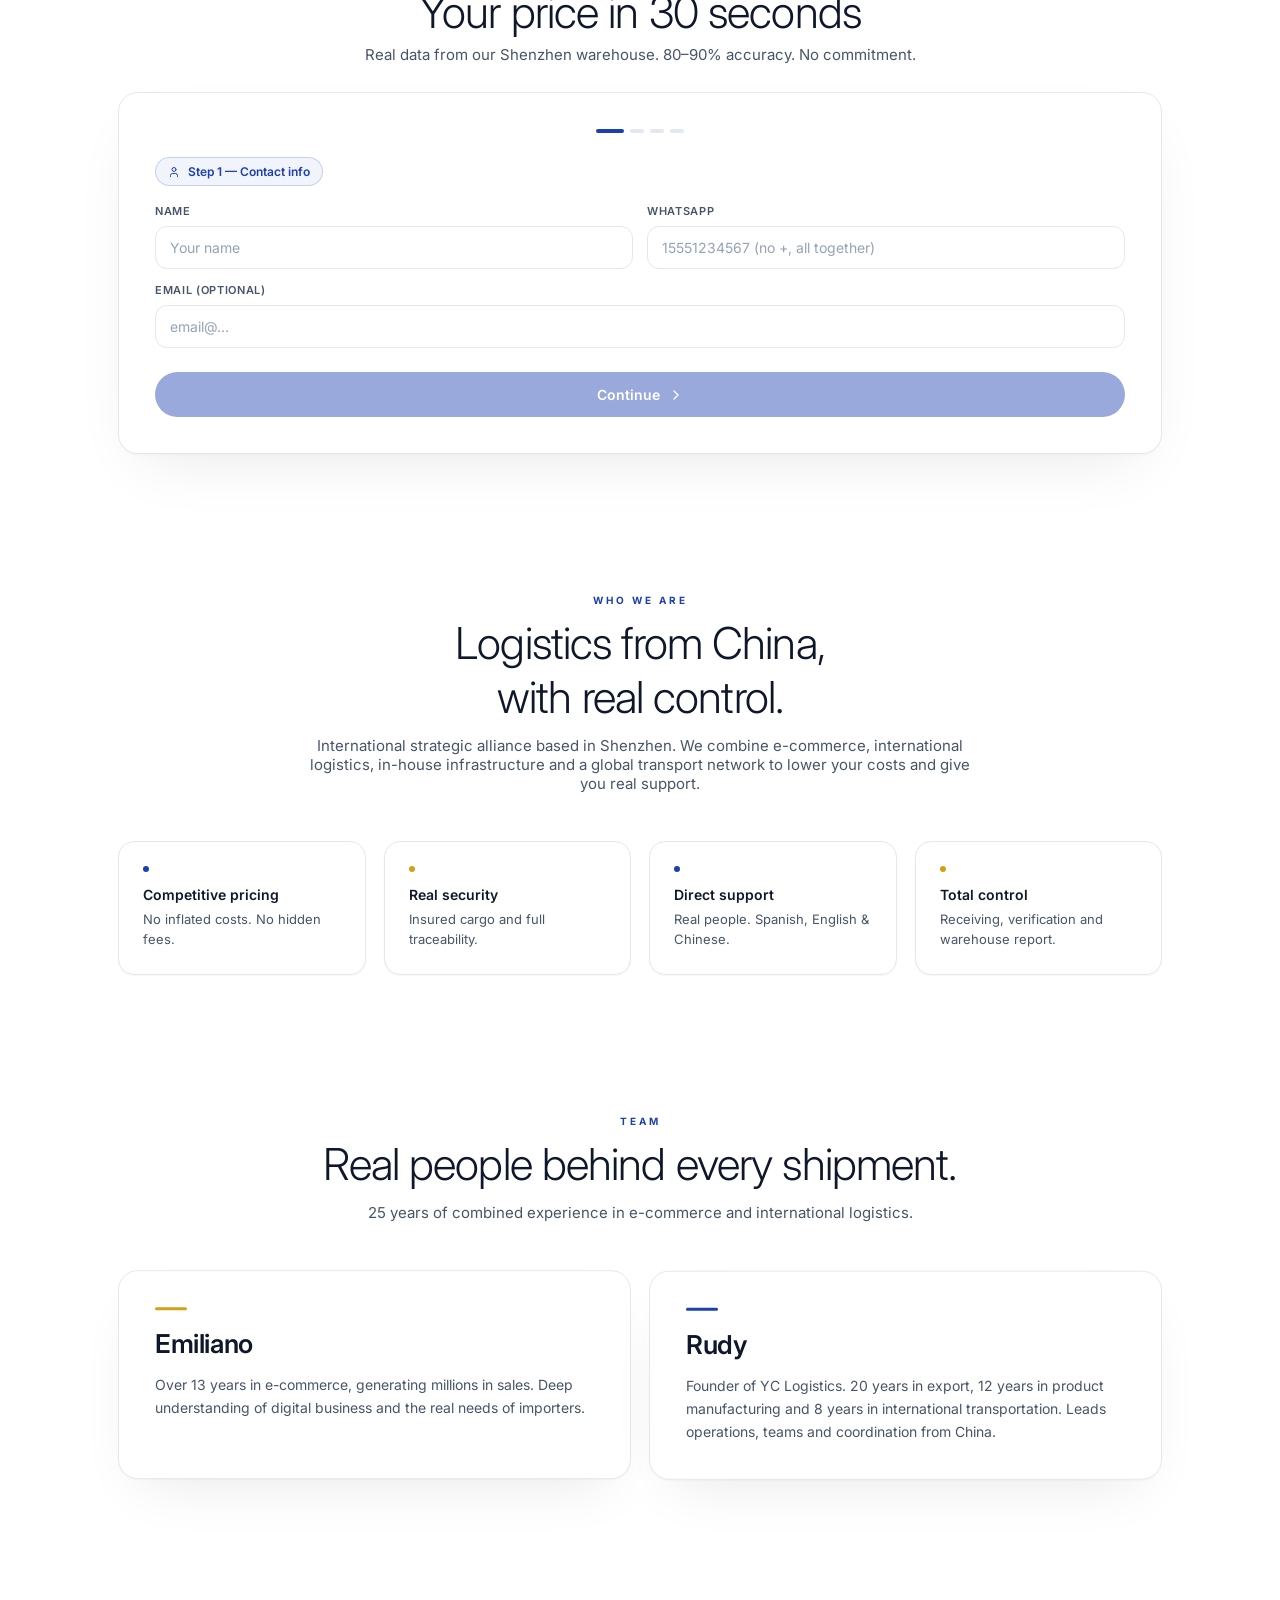
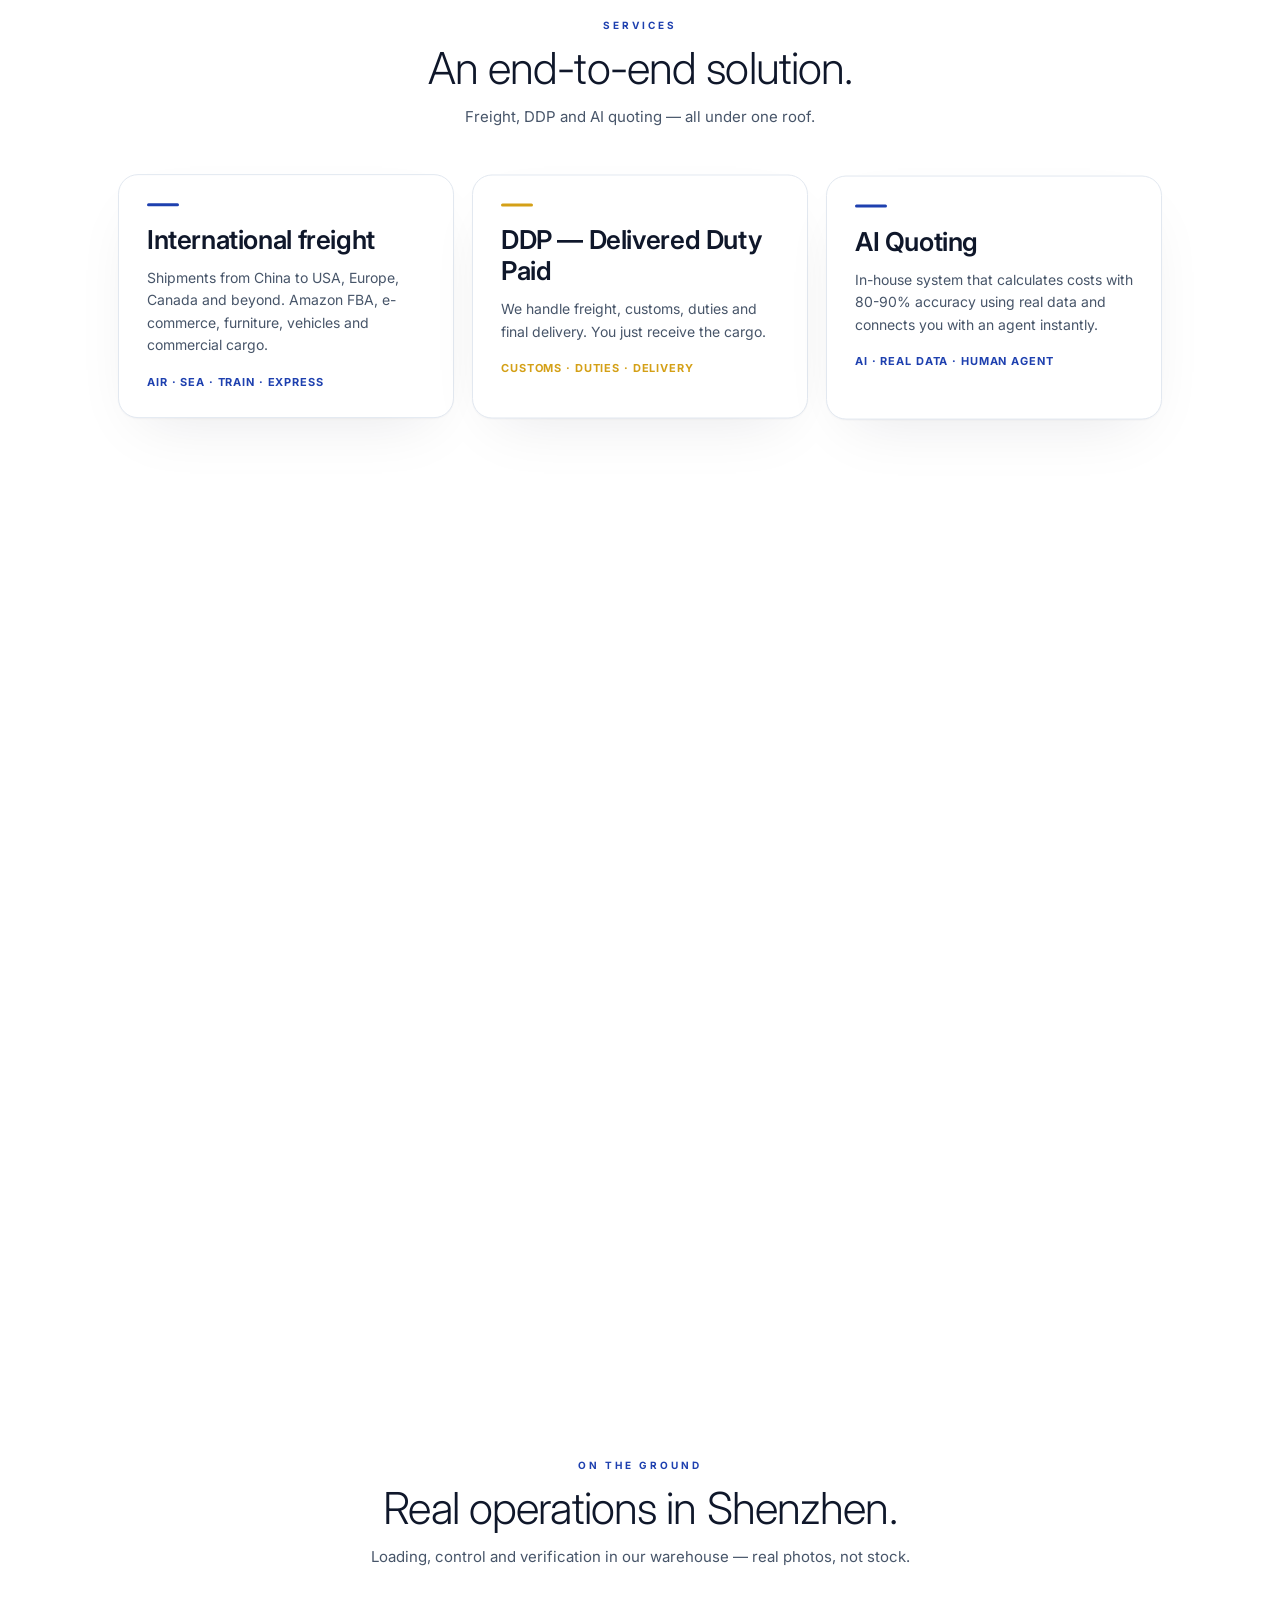
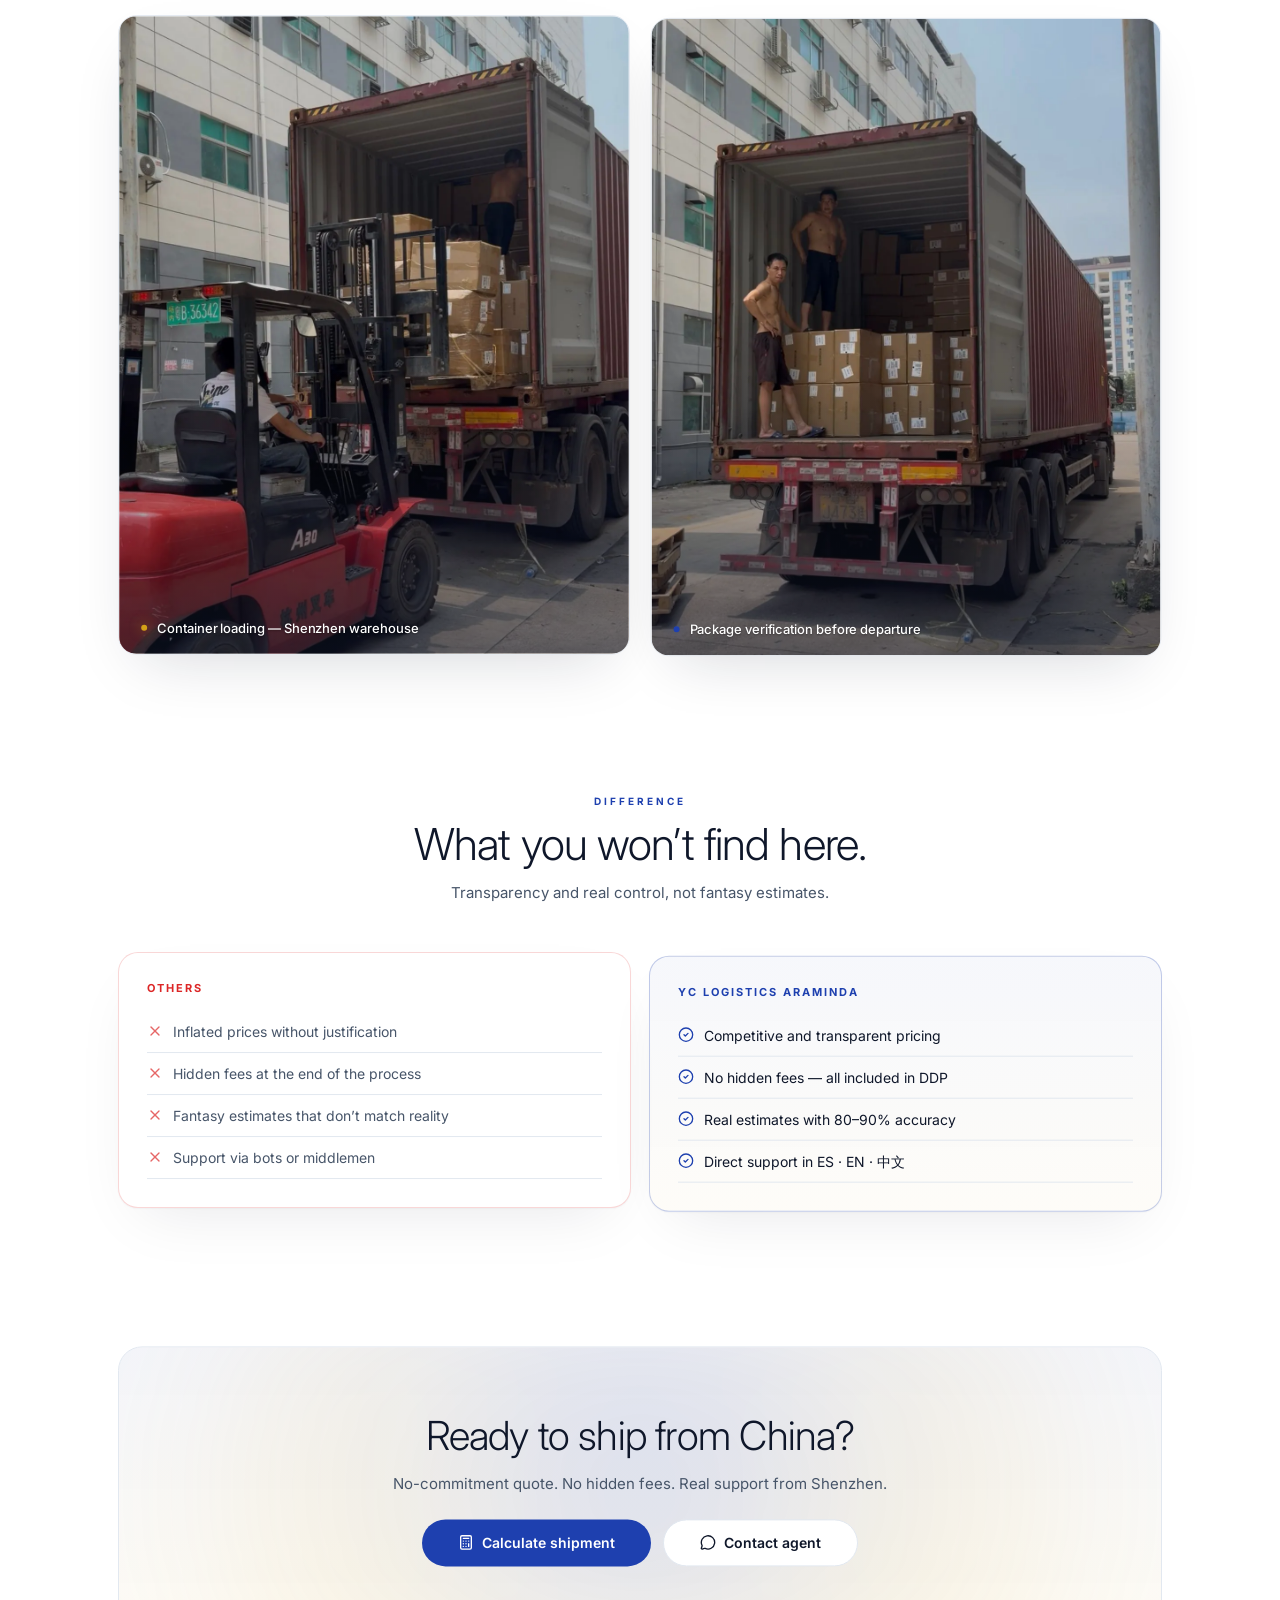
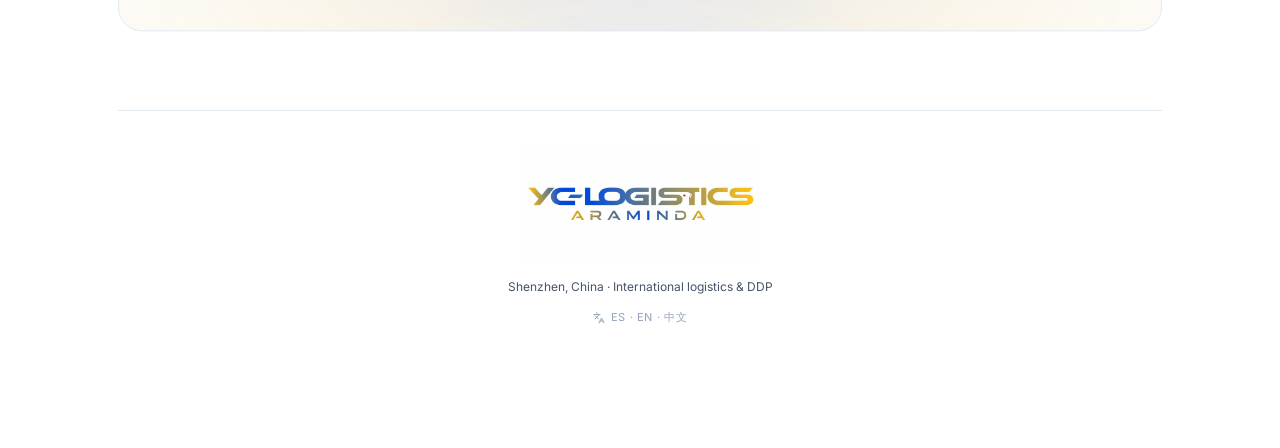
==== commit a4bb1b39: "YC Logistics: deploy precio en USD Co-Authored-By: Claude Opus 4.7 (1M context) <noreply@anthropic.c" ====
--- a/yc-logistics-araminda/index.html
+++ b/yc-logistics-araminda/index.html
@@ -11,7 +11,7 @@
     <link rel="preload" as="image" href="/yc-logistics-araminda/logo.webp" />
     <link rel="preload" as="image" href="/yc-logistics-araminda/poster.webp" />
     <link rel="stylesheet" href="https://fonts.googleapis.com/css2?family=Inter:wght@300;400;500;600;700&display=swap" />
-    <script type="module" crossorigin src="/yc-logistics-araminda/assets/index-CCg4mxcJ.js"></script>
+    <script type="module" crossorigin src="/yc-logistics-araminda/assets/index-ojo51H_t.js"></script>
     <link rel="stylesheet" crossorigin href="/yc-logistics-araminda/assets/index-T5loSfdl.css">
   </head>
   <body>
